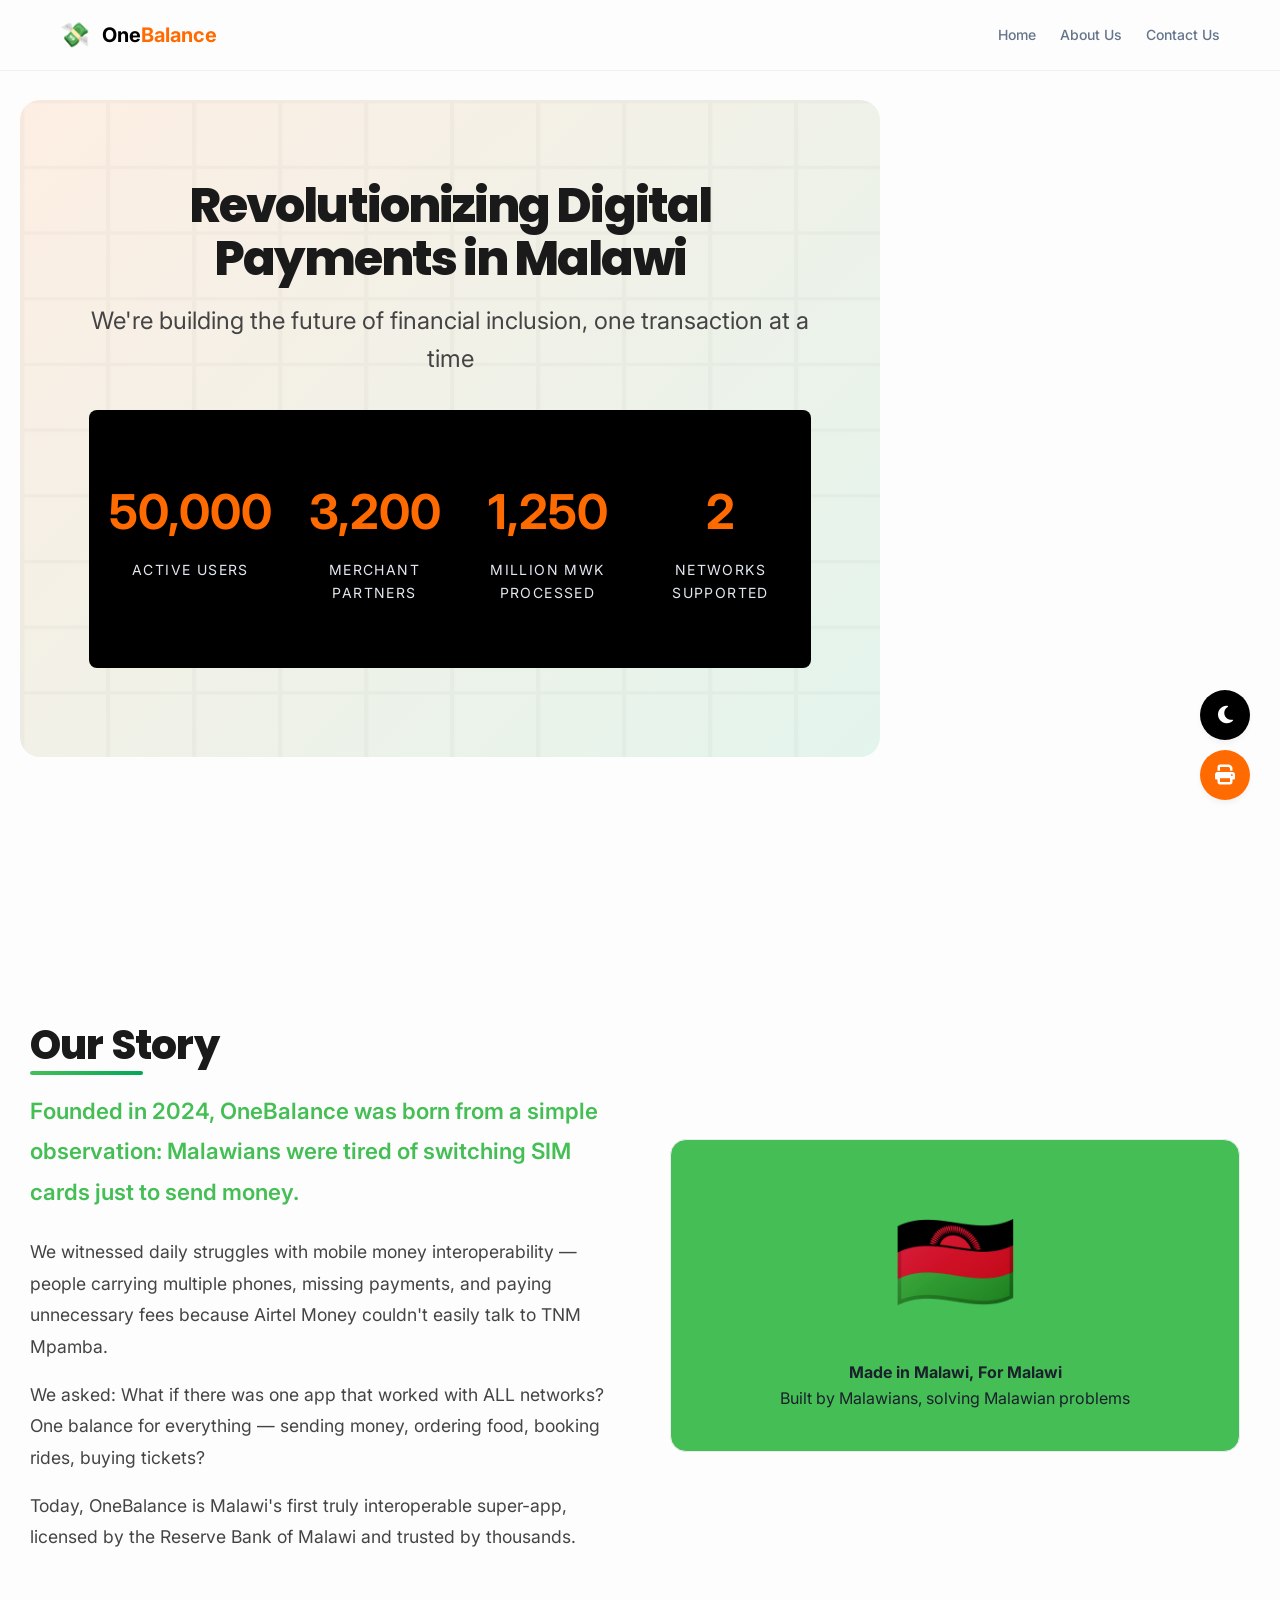
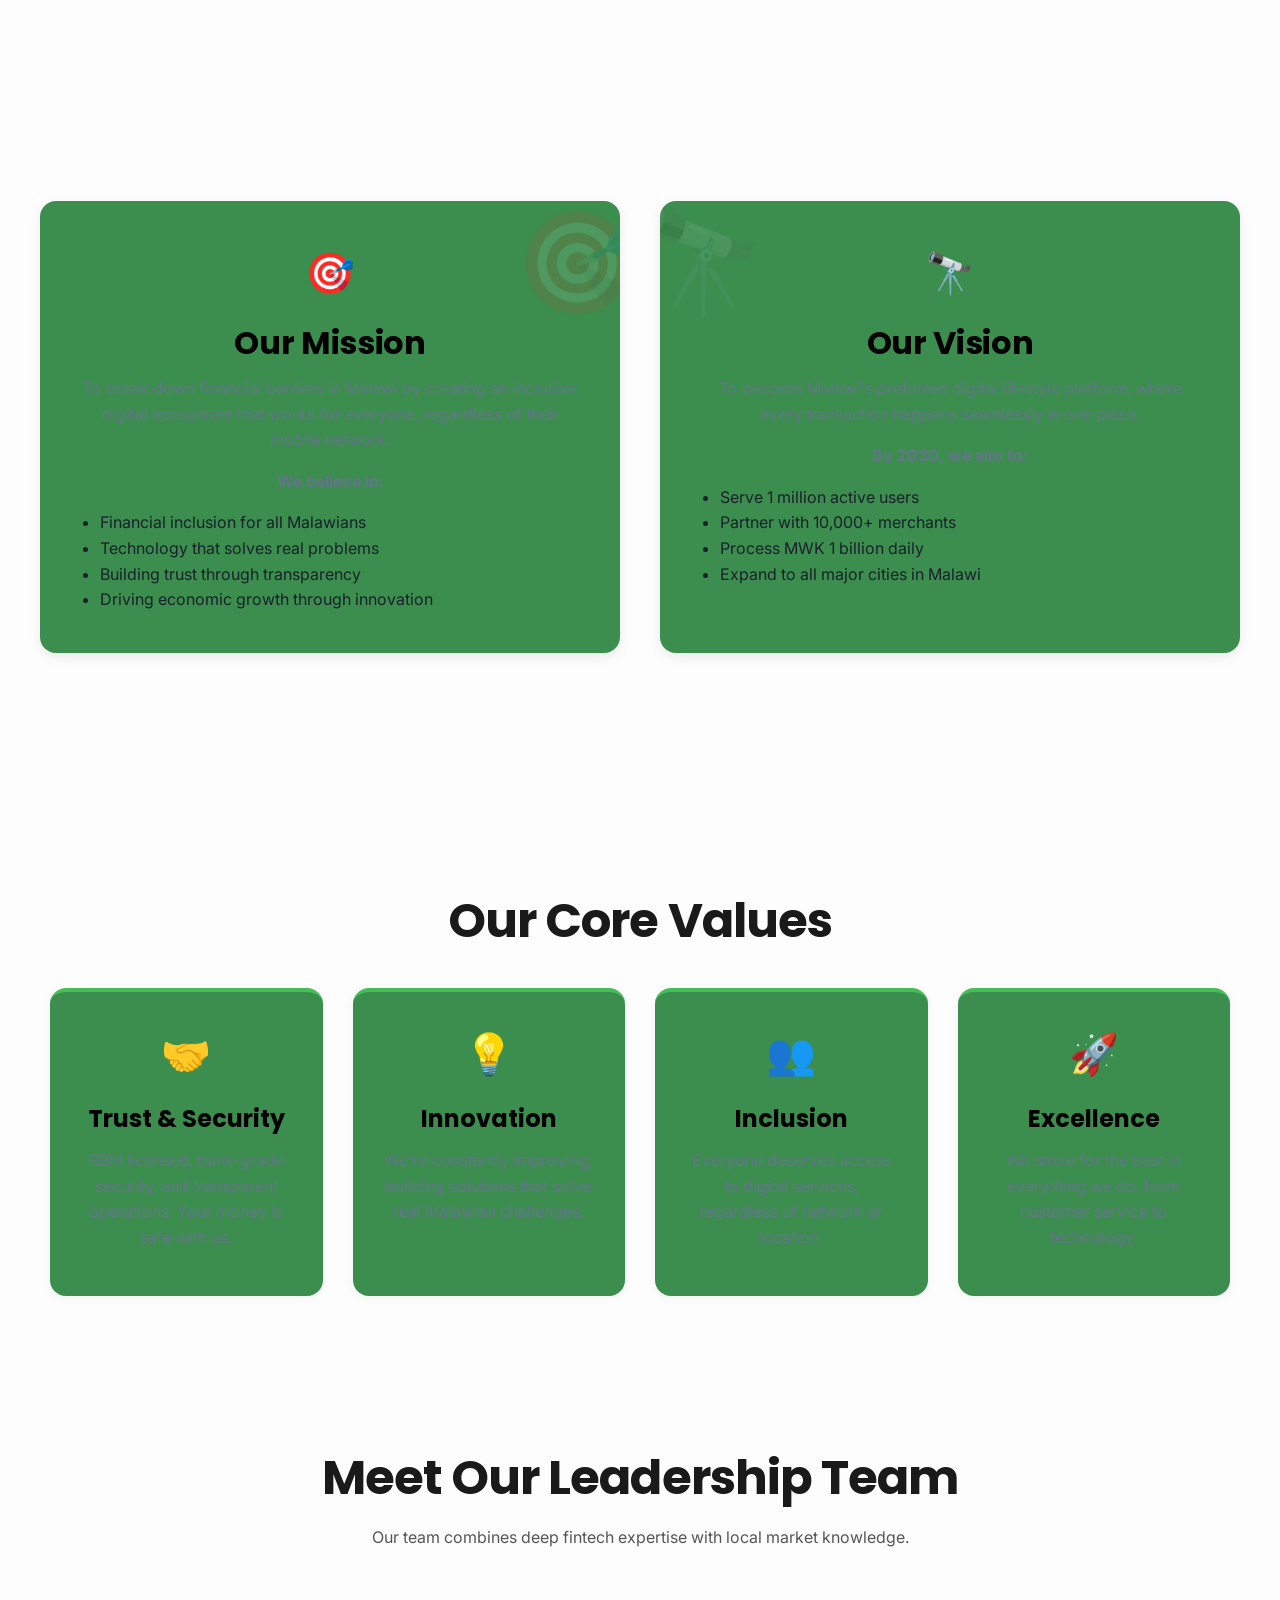
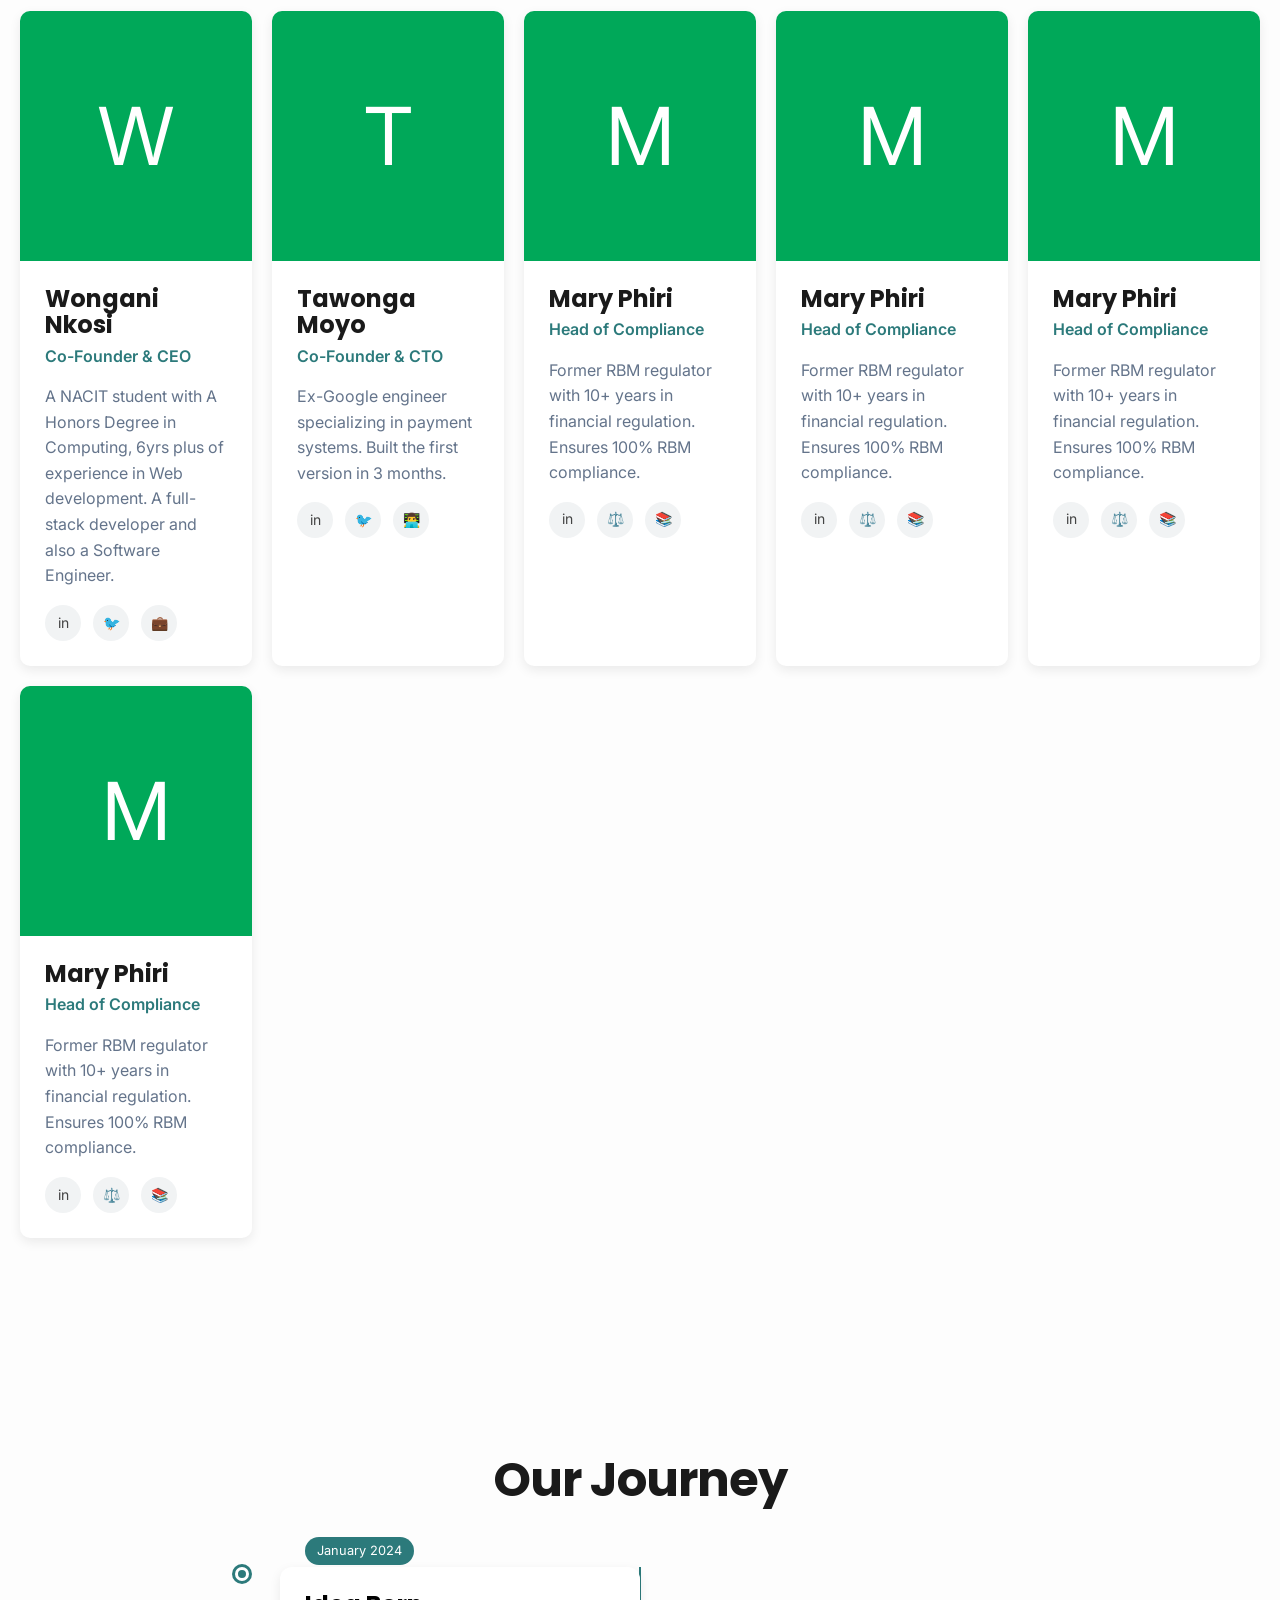
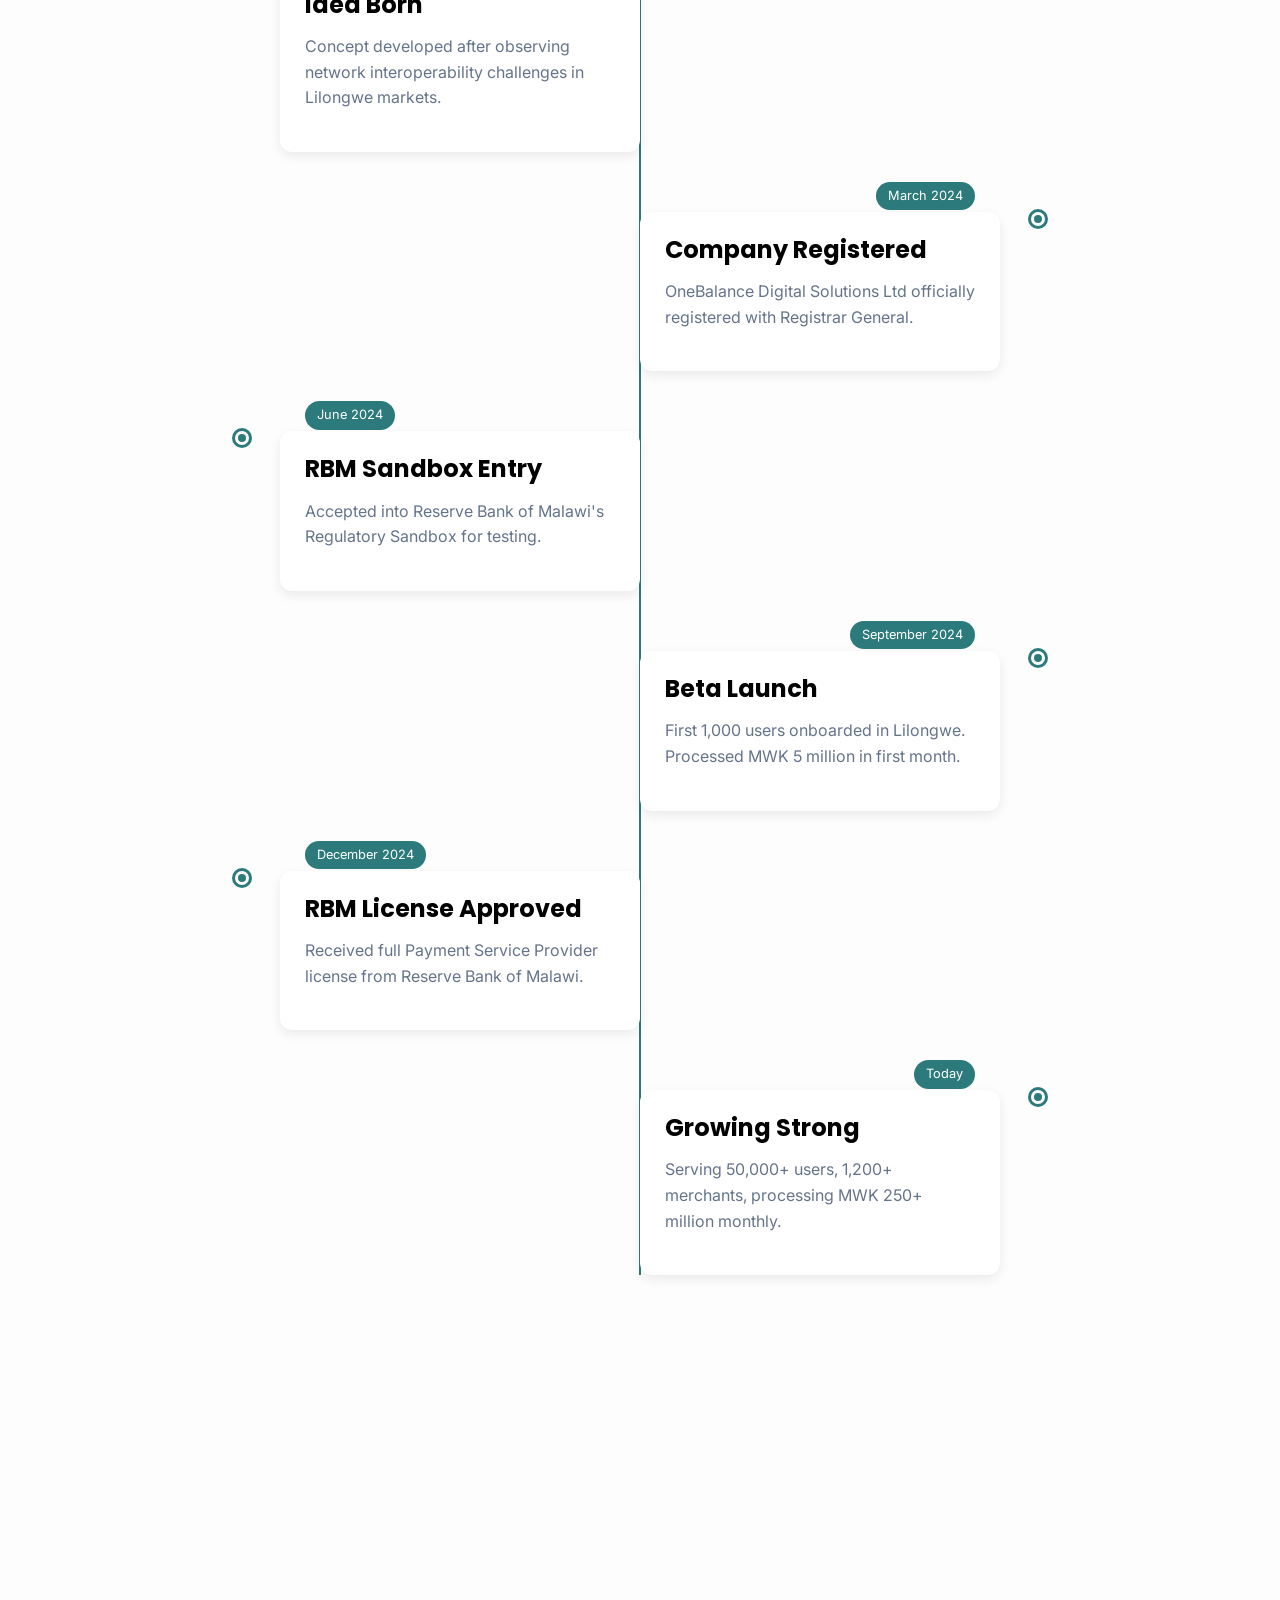
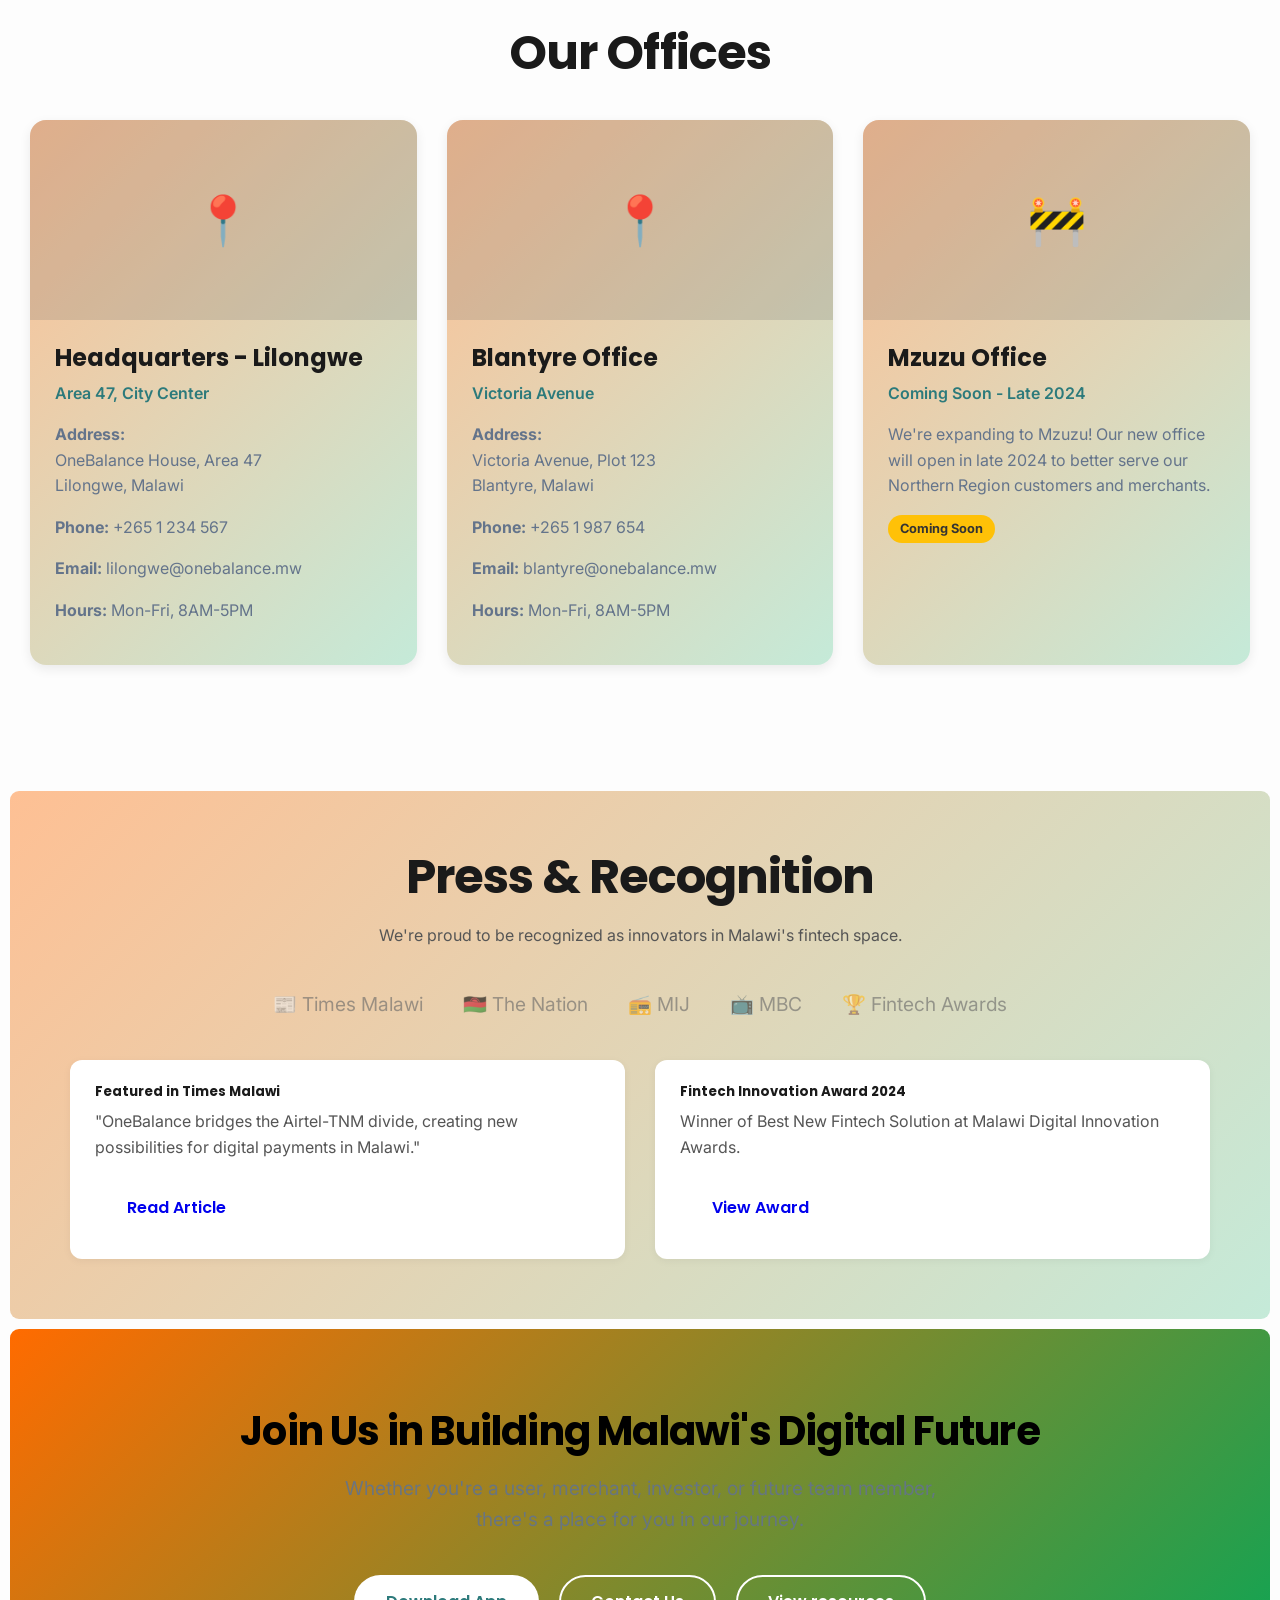
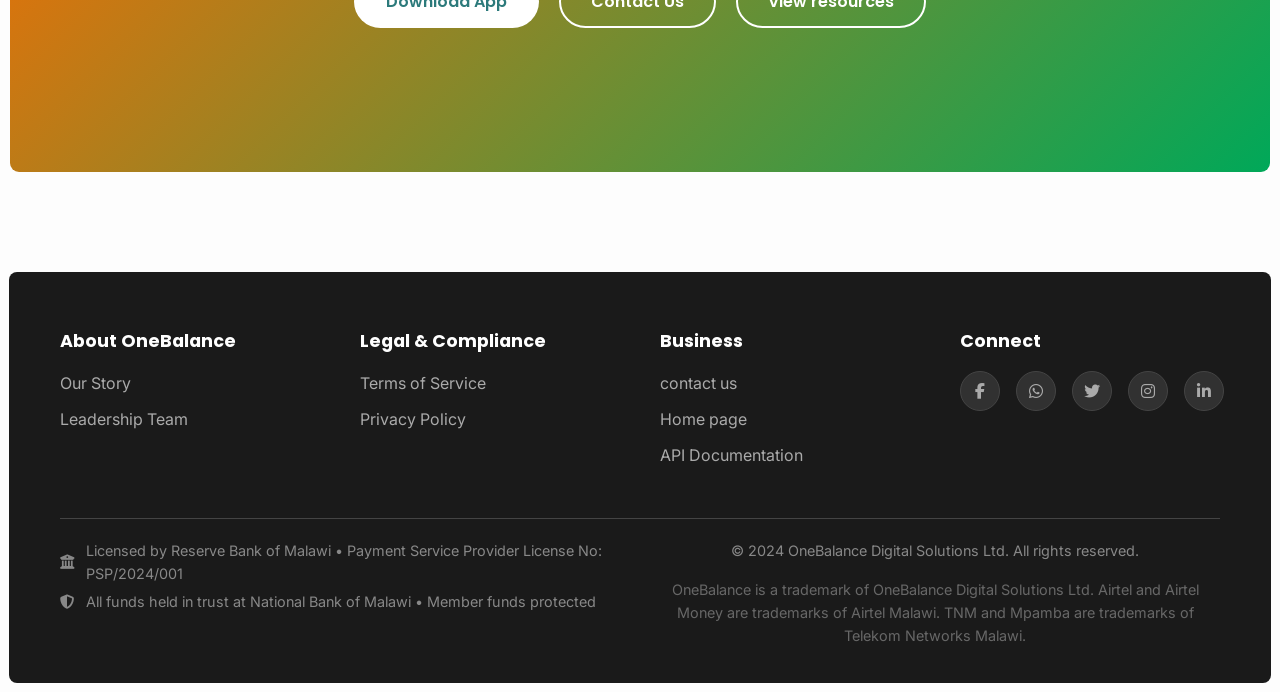
==== Aboutus.html @ ddcfccd5 "all first commit" ====
<!DOCTYPE html>
<html lang="en">

<head>
    <meta charset="UTF-8" />
    <meta name="viewport" content="width=device-width, initial-scale=1.0" />
    <title>About Us - OneBalance Malawi</title>

    <meta name="description"
        content="Learn about OneBalance's mission to revolutionize digital payments and lifestyle services in Malawi. Our story, team, and vision." />
    <meta name="keywords"
        content="OneBalance Malawi, fintech Malawi, digital payments, mobile money, Airtel TNM interoperability" />
    <link rel="preconnect" href="https://fonts.googleapis.com" />
    <link rel="preconnect" href="https://fonts.gstatic.com" crossorigin />
    <link rel="stylesheet" href="../css/style.css" />
    <link rel="stylesheet" href="../css/about.css" />
    <link rel="icon" href="../images/Questions.png" type="image/x-icon" />
    <link rel="stylesheet" href="https://cdnjs.cloudflare.com/ajax/libs/font-awesome/6.4.0/css/all.min.css">
    <link
        href="https://fonts.googleapis.com/css2?family=Poppins:wght@300;400;500;600;700&family=Inter:wght@400;500;600;700&display=swap"
        rel="stylesheet">
</head>

<body>
    <!-- Navigation -->
    <nav class="navbar" role="navigation" aria-label="Main navigation">
        <div class="container nav-container">
            <a href="../index.html" class="logo" aria-label="OneBalance Home">
                <span class="logo-icon" aria-hidden="true">💸</span>
                <span class="logo-text">One<span class="logo-highlight">Balance</span></span>
            </a>
            <div class="nav-menu" id="nav-menu" role="navigation">
                <a href="../index.html" class="nav-link">Home</a>
                <a href="Aboutus.html" class="nav-link active" aria-current="page">About Us</a>
                <a href="contactus.html" class="nav-link">Contact Us</a>

            </div>
        </div>
    </nav>

    <!-- Main Content -->
    <main class="about-container">
        <!-- Hero Section -->
        <section class="about-hero" aria-labelledby="hero-title">
            <h1 id="hero-title" class="display-4">Revolutionizing Digital Payments in Malawi</h1>
            <p class="lead">We're building the future of financial inclusion, one transaction at a time

            </p>

            <section class="stats">
                <div class="container stats-container">
                    <div class="stat-item">
                        <div class="stat-number" data-count="50000+">0</div>
                        <div class="stat-label">Active Users</div>
                    </div>
                    <div class="stat-item">
                        <div class="stat-number" data-count="3200">0</div>
                        <div class="stat-label">Merchant Partners</div>
                    </div>
                    <div class="stat-item">
                        <div class="stat-number" data-count="1250">0</div>
                        <div class="stat-label">Million MWK Processed</div>
                    </div>
                    <div class="stat-item">
                        <div class="stat-number" data-count="2">0</div>
                        <div class="stat-label">Networks Supported</div>
                    </div>
                </div>
            </section>
    </main>

    <!-- Our Story -->
    <section class="story-section" aria-labelledby="story-title">
        <div class="row align-items-center">
            <div class="col-md-6">
                <h2 id="story-title">Our Story</h2>
                <p class="lead">Founded in 2024, OneBalance was born from a simple observation: Malawians were
                    tired of switching SIM cards just to send money.</p>
                <p>We witnessed daily struggles with mobile money interoperability — people carrying multiple
                    phones, missing payments, and paying unnecessary fees because Airtel Money couldn't easily
                    talk to TNM Mpamba.</p>
                <p>We asked: What if there was one app that worked with ALL networks? One balance for everything
                    — sending money, ordering food, booking rides, buying tickets?</p>
                <p>Today, OneBalance is Malawi's first truly interoperable super-app, licensed by the Reserve
                    Bank of Malawi and trusted by thousands.</p>
            </div>

            <div class="col-md-6">
                <figure class="country-feature">
                    <div class="country-icon" aria-hidden="true">🇲🇼</div>
                    <figcaption>
                        <strong>Made in Malawi, For Malawi</strong><br />
                        Built by Malawians, solving Malawian problems
                    </figcaption>
                </figure>
            </div>
        </div>
    </section>

    <!-- Mission & Vision -->
    <section class="mission-vision-section" aria-labelledby="mission-vision-title">
        <h2 id="mission-vision-title" class="sr-only">Mission & Vision</h2>
        <div class="mission-vision-grid">
            <article class="mission-card">
                <div class="value-icon">🎯</div>
                <h3>Our Mission</h3>
                <p>To break down financial barriers in Malawi by creating an inclusive digital ecosystem that
                    works for everyone, regardless of their mobile network.</p>
                <div class="values-list">
                    <p><strong>We believe in:</strong></p>
                    <ul>
                        <li>Financial inclusion for all Malawians</li>
                        <li>Technology that solves real problems</li>
                        <li>Building trust through transparency</li>
                        <li>Driving economic growth through innovation</li>
                    </ul>
                </div>
            </article>

            <article class="vision-card">
                <div class="value-icon">🔭</div>
                <h3>Our Vision</h3>
                <p>To become Malawi's preferred digital lifestyle platform, where every transaction happens
                    seamlessly in one place.</p>
                <div class="values-list">
                    <p><strong>By 2030, we aim to:</strong></p>
                    <ul>
                        <li>Serve 1 million active users</li>
                        <li>Partner with 10,000+ merchants</li>
                        <li>Process MWK 1 billion daily</li>
                        <li>Expand to all major cities in Malawi</li>
                    </ul>
                </div>
            </article>
        </div>
    </section>

    <!-- Core Values -->
    <section class="values-section" aria-labelledby="values-title">
        <h2 id="values-title">Our Core Values</h2>
        <div class="values-grid">
            <div class="value-card">
                <div class="value-icon">🤝</div>
                <h4>Trust & Security</h4>
                <p>RBM licensed, bank-grade security, and transparent operations. Your money is safe with us.
                </p>
            </div>
            <div class="value-card">
                <div class="value-icon">💡</div>
                <h4>Innovation</h4>
                <p>We're constantly improving, building solutions that solve real Malawian challenges.</p>
            </div>
            <div class="value-card">
                <div class="value-icon">👥</div>
                <h4>Inclusion</h4>
                <p>Everyone deserves access to digital services, regardless of network or location.</p>
            </div>
            <div class="value-card">
                <div class="value-icon">🚀</div>
                <h4>Excellence</h4>
                <p>We strive for the best in everything we do, from customer service to technology.</p>
            </div>
        </div>
    </section>

    <!-- Leadership Team --> <!-- Here is our Team -->
    <section class="team-section" aria-labelledby="team-title">
        <h2 id="team-title">Meet Our Leadership Team</h2>
        <p class="team-subtitle">Our team combines deep fintech expertise with local market knowledge.</p>

        <div class="team-grid">
            <article class="team-card">
                <div class="team-photo" aria-hidden="true">W</div>
                <div class="team-info">
                    <h4>Wongani Nkosi</h4>
                    <p class="title">Co-Founder & CEO</p>
                    <p>A NACIT student with A Honors Degree in Computing, 6yrs plus of experience in Web development. 
                        A full-stack developer and also a Software Engineer.
                    </p>
                    <div class="team-social" aria-label="Chikondi's social links">
                        <a href="#" class="social-icon" aria-label="LinkedIn">in</a>
                        <a href="#" class="social-icon" aria-label="Twitter">🐦</a>
                        <a href="#" class="social-icon" aria-label="Website">💼</a>
                    </div>
                </div>
            </article>

            <article class="team-card">
                <div class="team-photo" aria-hidden="true">T</div>
                <div class="team-info">
                    <h4>Tawonga Moyo</h4>
                    <p class="title">Co-Founder & CTO</p>
                    <p>Ex-Google engineer specializing in payment systems. Built the first version in 3 months.
                    </p>
                    <div class="team-social" aria-label="Tawonga's social links">
                        <a href="#" class="social-icon" aria-label="LinkedIn">in</a>
                        <a href="#" class="social-icon" aria-label="Twitter">🐦</a>
                        <a href="#" class="social-icon" aria-label="GitHub">👨‍💻</a>
                    </div>
                </div>
            </article>

            <article class="team-card">
                <div class="team-photo" aria-hidden="true">M</div>
                <div class="team-info">
                    <h4>Mary Phiri</h4>
                    <p class="title">Head of Compliance</p>
                    <p>Former RBM regulator with 10+ years in financial regulation. Ensures 100% RBM compliance.
                    </p>
                    <div class="team-social" aria-label="Mary's social links">
                        <a href="#" class="social-icon" aria-label="LinkedIn">in</a>
                        <a href="#" class="social-icon" aria-label="Twitter">⚖️</a>
                        <a href="#" class="social-icon" aria-label="Email">📚</a>
                    </div>
                </div>
            </article>

            <article class="team-card">
                <div class="team-photo" aria-hidden="true">M</div>
                <div class="team-info">
                    <h4>Mary Phiri</h4>
                    <p class="title">Head of Compliance</p>
                    <p>Former RBM regulator with 10+ years in financial regulation. Ensures 100% RBM compliance.
                    </p>
                    <div class="team-social" aria-label="Mary's social links">
                        <a href="#" class="social-icon" aria-label="LinkedIn">in</a>
                        <a href="#" class="social-icon" aria-label="Twitter">⚖️</a>
                        <a href="#" class="social-icon" aria-label="Email">📚</a>
                    </div>
                </div>
            </article>

            <article class="team-card">
                <div class="team-photo" aria-hidden="true">M</div>
                <div class="team-info">
                    <h4>Mary Phiri</h4>
                    <p class="title">Head of Compliance</p>
                    <p>Former RBM regulator with 10+ years in financial regulation. Ensures 100% RBM compliance.
                    </p>
                    <div class="team-social" aria-label="Mary's social links">
                        <a href="#" class="social-icon" aria-label="LinkedIn">in</a>
                        <a href="#" class="social-icon" aria-label="Twitter">⚖️</a>
                        <a href="#" class="social-icon" aria-label="Email">📚</a>
                    </div>
                </div>
            </article>

            <article class="team-card">
                <div class="team-photo" aria-hidden="true">M</div>
                <div class="team-info">
                    <h4>Mary Phiri</h4>
                    <p class="title">Head of Compliance</p>
                    <p>Former RBM regulator with 10+ years in financial regulation. Ensures 100% RBM compliance.
                    </p>
                    <div class="team-social" aria-label="Mary's social links">
                        <a href="#" class="social-icon" aria-label="LinkedIn">in</a>
                        <a href="#" class="social-icon" aria-label="Twitter">⚖️</a>
                        <a href="#" class="social-icon" aria-label="Email">📚</a>
                    </div>
                </div>
            </article>
        </div>
    </section>

    <!-- Timeline -->
    <section class="timeline-section" aria-labelledby="timeline-title">
        <h2 id="timeline-title">Our Journey</h2>
        <div class="timeline">
            <div class="timeline-item">
                <div class="timeline-dot" aria-hidden="true"></div>
                <div class="timeline-content">
                    <div class="timeline-date">January 2024</div>
                    <h4>Idea Born</h4>
                    <p>Concept developed after observing network interoperability challenges in Lilongwe
                        markets.</p>
                </div>
            </div>

            <div class="timeline-item">
                <div class="timeline-dot" aria-hidden="true"></div>
                <div class="timeline-content">
                    <div class="timeline-date">March 2024</div>
                    <h4>Company Registered</h4>
                    <p>OneBalance Digital Solutions Ltd officially registered with Registrar General.</p>
                </div>
            </div>

            <div class="timeline-item">
                <div class="timeline-dot" aria-hidden="true"></div>
                <div class="timeline-content">
                    <div class="timeline-date">June 2024</div>
                    <h4>RBM Sandbox Entry</h4>
                    <p>Accepted into Reserve Bank of Malawi's Regulatory Sandbox for testing.</p>
                </div>
            </div>

            <div class="timeline-item">
                <div class="timeline-dot" aria-hidden="true"></div>
                <div class="timeline-content">
                    <div class="timeline-date">September 2024</div>
                    <h4>Beta Launch</h4>
                    <p>First 1,000 users onboarded in Lilongwe. Processed MWK 5 million in first month.</p>
                </div>
            </div>

            <div class="timeline-item">
                <div class="timeline-dot" aria-hidden="true"></div>
                <div class="timeline-content">
                    <div class="timeline-date">December 2024</div>
                    <h4>RBM License Approved</h4>
                    <p>Received full Payment Service Provider license from Reserve Bank of Malawi.</p>
                </div>
            </div>

            <div class="timeline-item">
                <div class="timeline-dot" aria-hidden="true"></div>
                <div class="timeline-content">
                    <div class="timeline-date">Today</div>
                    <h4>Growing Strong</h4>
                    <p>Serving 50,000+ users, 1,200+ merchants, processing MWK 250+ million monthly.</p>
                </div>
            </div>
        </div>
    </section>

    <!-- Offices -->
    <section class="office-section" aria-labelledby="offices-title">
        <h2 id="offices-title">Our Offices</h2>
        <div class="office-grid">
            <article class="office-card">
                <div class="office-map" aria-hidden="true">📍</div>
                <div class="office-info">
                    <h4>Headquarters - Lilongwe</h4>
                    <p class="location">Area 47, City Center</p>
                    <p><strong>Address:</strong><br />OneBalance House, Area 47<br />Lilongwe, Malawi</p>
                    <p><strong>Phone:</strong> +265 1 234 567</p>
                    <p><strong>Email:</strong> lilongwe@onebalance.mw</p>
                    <p><strong>Hours:</strong> Mon-Fri, 8AM-5PM</p>
                </div>
            </article>

            <article class="office-card">
                <div class="office-map" aria-hidden="true">📍</div>
                <div class="office-info">
                    <h4>Blantyre Office</h4>
                    <p class="location">Victoria Avenue</p>
                    <p><strong>Address:</strong><br />Victoria Avenue, Plot 123<br />Blantyre, Malawi</p>
                    <p><strong>Phone:</strong> +265 1 987 654</p>
                    <p><strong>Email:</strong> blantyre@onebalance.mw</p>
                    <p><strong>Hours:</strong> Mon-Fri, 8AM-5PM</p>
                </div>
            </article>

            <article class="office-card coming-soon">
                <div class="office-map" aria-hidden="true">🚧</div>
                <div class="office-info">
                    <h4>Mzuzu Office</h4>
                    <p class="location text-warning">Coming Soon - Late 2024</p>
                    <p>We're expanding to Mzuzu! Our new office will open in late 2024 to better serve our
                        Northern Region customers and merchants.</p>
                    <span class="badge badge-warning">Coming Soon</span>
                </div>
            </article>
        </div>
    </section>

    <!-- Press & Recognition -->
    <section class="press-section" aria-labelledby="press-title">
        <h2 id="press-title">Press & Recognition</h2>
        <p>We're proud to be recognized as innovators in Malawi's fintech space.</p>

        <div class="press-logos" aria-label="Media logos">
            <span class="press-logo">📰 Times Malawi</span>
            <span class="press-logo">🇲🇼 The Nation</span>
            <span class="press-logo">📻 MIJ</span>
            <span class="press-logo">📺 MBC</span>
            <span class="press-logo">🏆 Fintech Awards</span>
        </div>

        <div class="press-highlights">
            <article class="press-card">
                <h5>Featured in Times Malawi</h5>
                <p>"OneBalance bridges the Airtel-TNM divide, creating new possibilities for digital payments in
                    Malawi."</p>
                <a href="#" class="btn">Read Article</a>
            </article>
            <article class="press-card">
                <h5>Fintech Innovation Award 2024</h5>
                <p>Winner of Best New Fintech Solution at Malawi Digital Innovation Awards.</p>
                <a href="#" class="btn">View Award</a>
            </article>
        </div>
    </section>

    <!-- CTA Section -->
    <section class="cta-section" aria-labelledby="cta-title">
        <h2 id="cta-title">Join Us in Building Malawi's Digital Future</h2>
        <p>Whether you're a user, merchant, investor, or future team member, there's a place for you in our
            journey.</p>
        <div class="cta-buttons">
            <a href="../index.html#download" class="btn btn-primary">Download App</a>
            <a href="contactus.html" class="btn btn-outline">Contact Us</a>
            <a href="businessresources.html" class="btn btn-outline">View resources</a>
        </div>
    </section>


    <!-- Footer -->
    <footer class="footer" role="contentinfo">
        <div class="container">
            <div class="footer-grid">
                <div class="footer-col">
                    <h4>About OneBalance</h4>
                    <ul class="footer-links">
                        <li><a href="#story-section">Our Story</a></li>
                        <li><a href="#team">Leadership Team</a></li>
                    </ul>
                </div>
                <div class="footer-col">
                    <h4>Legal & Compliance</h4>
                    <ul class="footer-links">
                        <li><a href="terms-of-service.html">Terms of Service</a></li>
                        <li><a href="privacy-policy.html">Privacy Policy</a></li>
                    </ul>
                </div>
                <div class="footer-col">
                    <h4>Business</h4>
                    <ul class="footer-links">
                        <li><a href="contactus.html">contact us</a></li>
                        <li><a href="index.html">Home page</a></li>
                        <li><a href="api-documentation.html">API Documentation</a></li>
                    </ul>
                </div>
                <div class="footer-col">
                    <h4>Connect</h4>
                    <div class="footer-social">
                        <a href="#" class="social-link">
                            <i class="fab fa-facebook-f"></i>
                        </a>
                        <a href="#" class="social-link">
                            <i class="fab fa-whatsapp"></i>
                        </a>
                        <a href="#" class="social-link">
                            <i class="fab fa-twitter"></i>
                        </a>
                        <a href="#" class="social-link">
                            <i class="fab fa-instagram"></i>
                        </a>
                        <a href="#" class="social-link">
                            <i class="fab fa-linkedin-in"></i>
                        </a>
                    </div>

                </div>
            </div>

            <div class="footer-bottom">
                <div class="footer-legal">
                    <p><i class="fas fa-university"></i> Licensed by Reserve Bank of Malawi • Payment Service Provider
                        License No: PSP/2024/001</p>
                    <p><i class="fas fa-shield-alt"></i> All funds held in trust at National Bank of Malawi • Member
                        funds protected</p>
                </div>
                <div class="copyright">
                    <p>&copy; 2024 OneBalance Digital Solutions Ltd. All rights reserved.</p>
                    <p class="footer-note">OneBalance is a trademark of OneBalance Digital Solutions Ltd. Airtel and
                        Airtel Money are trademarks of Airtel Malawi. TNM and Mpamba are trademarks of Telekom Networks
                        Malawi.</p>
                </div>
            </div>
        </div>
    </footer>

    <script src="../js/script.js" defer></script>
</body>

</html>
---- css/style.css ----
* {
    margin: 0;
    padding: 0;
    box-sizing: border-box;
}

:root {
    /* Brand Colors */
    --accent-orange: #FF6B00;
    --accent-green: #45BF55;
    --bg-light: #FDFDFD;
    --bg-gray: #F5F5F7;
    
    /* Primary & Text */
    --primary: var(--accent-orange);
    --secondary: #2D3748;
    --dark: #000000;
    --dark-muted: #1A202C;
    --gray: #64748B;
    --gray-light: #E2E8F0;
    --white: #FFFFFF;

    /* Status Colors */
    --success: #45BF55;
    --warning: #F59E0B;
    --danger: #EF4444;
    --info: #3B82F6;

    /* Typography */
    --font-heading: 'Poppins', sans-serif;
    --font-body: 'Inter', sans-serif;
    --font-size-xs: 0.75rem;
    --font-size-sm: 0.875rem;
    --font-size-base: 1rem;
    --font-size-lg: 1.125rem;
    --font-size-xl: 1.25rem;
    --font-size-2xl: 1.5rem;
    --font-size-3xl: 2rem;
    --font-size-4xl: 3rem;
    --font-size-5xl: 4.5rem;

    /* Spacing */
    --spacing-xs: 0.5rem;
    --spacing-sm: 0.75rem;
    --spacing-md: 1rem;
    --spacing-lg: 1.5rem;
    --spacing-xl: 2rem;
    --spacing-2xl: 4rem;
    --spacing-3xl: 6rem;

    /* Border Radius */
    --radius-sm: 0.5rem;
    --radius-md: 0.75rem;
    --radius-lg: 1rem;
    --radius-xl: 1.5rem;
    --radius-full: 9999px;

    /* Shadows */
    --shadow-sm: 0 1px 3px 0 rgba(0, 0, 0, 0.1);
    --shadow-md: 0 4px 6px -1px rgba(0, 0, 0, 0.05);
    --shadow-lg: 0 10px 15px -3px rgba(0, 0, 0, 0.05);
    --shadow-xl: 0 25px 50px -12px rgba(0, 0, 0, 0.05);

    /* Transitions */
    --transition-fast: 200ms cubic-bezier(0.4, 0, 0.2, 1);
    --transition-normal: 400ms cubic-bezier(0.4, 0, 0.2, 1);
    --transition-slow: 600ms cubic-bezier(0.4, 0, 0.2, 1);
}

/* Banner Cookies */
/* Cookie Consent Styles */
.cookie-consent {
    position: fixed;
    bottom: 20px;
    left: 20px;
    right: 20px;
    max-width: 1200px;
    margin: 0 auto;
    background: white;
    border-radius: 16px;
    box-shadow: 0 10px 40px rgba(0,0,0,0.2);
    z-index: 10000;
    animation: slideUp 0.5s ease;
    border: 1px solid var(--border-color);
}

.cookie-content {
    display: flex;
    align-items: center;
    gap: 20px;
    padding: 20px;
}

.cookie-icon {
    font-size: 40px;
}

.cookie-text {
    flex: 1;
}

.cookie-text h4 {
    margin: 0 0 5px 0;
    color: var(--dark);
}

.cookie-text p {
    margin: 0;
    color: var(--gray);
    font-size: 0.9rem;
}

.cookie-buttons {
    display: flex;
    gap: 10px;
    align-items: center;
}

/* Modal Styles */
.modal {
    position: fixed;
    top: 0;
    left: 0;
    right: 0;
    bottom: 0;
    background: rgba(0,0,0,0.5);
    display: flex;
    align-items: center;
    justify-content: center;
    z-index: 10001;
    animation: fadeIn 0.3s ease;
}

.modal-content {
    background: white;
    border-radius: 20px;
    max-width: 500px;
    width: 90%;
    max-height: 90vh;
    overflow-y: auto;
    animation: scaleIn 0.3s ease;
}

.modal-header {
    display: flex;
    justify-content: space-between;
    align-items: center;
    padding: 20px;
    border-bottom: 1px solid var(--border-color);
}

.modal-header h3 {
    margin: 0;
    color: var(--dark);
}

.close {
    background: none;
    border: none;
    font-size: 24px;
    cursor: pointer;
    color: var(--gray);
}

.modal-body {
    padding: 20px;
}

.cookie-option {
    margin-bottom: 20px;
    padding-bottom: 20px;
    border-bottom: 1px solid var(--border-color);
}

.cookie-option:last-child {
    border-bottom: none;
    margin-bottom: 0;
    padding-bottom: 0;
}

.option-header {
    display: flex;
    justify-content: space-between;
    align-items: center;
    margin-bottom: 10px;
}

.option-header h4 {
    margin: 0;
    color: var(--dark);
}

.cookie-option p {
    margin: 0;
    color: var(--gray);
    font-size: 0.9rem;
}

/* Toggle Switch */
.switch {
    position: relative;
    display: inline-block;
    width: 50px;
    height: 24px;
}

.switch input {
    opacity: 0;
    width: 0;
    height: 0;
}

.slider {
    position: absolute;
    cursor: pointer;
    top: 0;
    left: 0;
    right: 0;
    bottom: 0;
    background-color: #ccc;
    transition: .4s;
    border-radius: 24px;
}

.slider:before {
    position: absolute;
    content: "";
    height: 20px;
    width: 20px;
    left: 2px;
    bottom: 2px;
    background-color: white;
    transition: .4s;
    border-radius: 50%;
}

input:checked + .slider {
    background-color: var(--primary);
}

input:checked + .slider:before {
    transform: translateX(26px);
}

input:disabled + .slider {
    opacity: 0.5;
    cursor: not-allowed;
}

.modal-footer {
    padding: 20px;
    border-top: 1px solid var(--border-color);
    text-align: right;
}

/* Animations */
@keyframes slideUp {
    from {
        transform: translateY(100%);
        opacity: 0;
    }
    to {
        transform: translateY(0);
        opacity: 1;
    }
}

@keyframes fadeIn {
    from { opacity: 0; }
    to { opacity: 1; }
}

@keyframes scaleIn {
    from {
        transform: scale(0.9);
        opacity: 0;
    }
    to {
        transform: scale(1);
        opacity: 1;
    }
}

/* Responsive */
@media (max-width: 768px) {
    .cookie-content {
        flex-direction: column;
        text-align: center;
    }
    
    .cookie-buttons {
        flex-direction: column;
        width: 100%;
    }
    
    .cookie-buttons .btn {
        width: 100%;
    }
}

/* Base Styles */
html {
    scroll-behavior: smooth;
    font-size: 16px;
}

body {
    font-family: var(--font-body);
    font-size: var(--font-size-base);
    line-height: 1.6;
    color: var(--dark-muted);
    background-color: var(--bg-light);
    overflow-x: hidden;
    -webkit-font-smoothing: antialiased;
}

.container {
    width: 100%;
    max-width: 1280px;
    margin: 0 auto;
    padding: 0 var(--spacing-lg);
}

section {
    padding: var(--spacing-3xl) 0;
}

/* Typography */
h1,
h2,
h3,
h4,
h5,
h6 {
    font-family: var(--font-heading);
    font-weight: 700;
    line-height: 1.1;
    color: var(--dark);
    margin-bottom: var(--spacing-md);
}

h1 {
    font-size: var(--font-size-5xl);
    letter-spacing: -0.04em;
}

h2 {
    font-size: var(--font-size-4xl);
    letter-spacing: -0.02em;
}

h3 {
    font-size: var(--font-size-3xl);
    letter-spacing: -0.01em;
}

h4 {
    font-size: var(--font-size-2xl);
}

p {
    margin-bottom: var(--spacing-md);
    color: var(--gray);
}

.highlight {
    color: var(--accent-orange);
}

.section-header {
    text-align: center;
    margin-bottom: var(--spacing-3xl);
    max-width: 800px;
    margin-left: auto;
    margin-right: auto;
}

.section-title {
    margin-bottom: var(--spacing-md);
}

.section-subtitle {
    font-size: var(--font-size-lg);
    color: var(--gray);
    line-height: 1.5;
}

/* Buttons */
.btn {
    display: inline-flex;
    align-items: center;
    justify-content: center;
    gap: var(--spacing-sm);
    padding: var(--spacing-md) var(--spacing-xl);
    border-radius: var(--radius-md);
    font-family: var(--font-heading);
    font-weight: 600;
    font-size: var(--font-size-base);
    text-decoration: none;
    cursor: pointer;
    border: none;
    transition: all var(--transition-fast);
    white-space: nowrap;
}

.btn-primary {
    background: var(--primary);
    color: white;
}

.btn-primary:hover {
    transform: translateY(-2px);
    box-shadow: var(--shadow-lg);
}

.btn-secondary {
    background: white;
    color: var(--dark);
}

.btn-secondary:hover {
    border-color: var(--primary-solid);
    color: var(--primary-solid);
    transform: translateY(-2px);
}

.btn-large {
    padding: var(--spacing-lg) var(--spacing-2xl);
    font-size: var(--font-size-lg);
}

.btn-merchant {
    background: linear-gradient(135deg, #667eea 0%, #764ba2 100%);
    color: white;
}

/* Navigation */
.navbar {
    position: fixed;
    top: 0;
    left: 0;
    right: 0;
    background: rgba(253, 253, 253, 0.8);
    backdrop-filter: blur(20px);
    z-index: 1000;
    padding: var(--spacing-md) 0;
    border-bottom: 1px solid rgba(0,0,0,0.05);
}

.nav-container {
    display: flex;
    justify-content: space-between;
    align-items: center;
}

.logo {
    display: flex;
    align-items: center;
    gap: var(--spacing-sm);
    text-decoration: none;
    font-size: var(--font-size-xl);
    font-weight: 700;
    color: var(--dark);
}

.logo-icon {
    font-size: var(--font-size-2xl);
}

.logo-highlight {
    color: var(--accent-orange);
}

.nav-menu {
    display: flex;
    align-items: center;
    gap: var(--spacing-lg);
}

.nav-link {
    text-decoration: none;
    color: var(--gray);
    font-weight: 500;
    font-size: var(--font-size-sm);
    transition: color var(--transition-fast);
}

.nav-link:hover {
    color: var(--dark);
}

.nav-link.cta-button {
    background: var(--dark);
    color: var(--white);
    padding: 0.6rem 1.2rem;
    border-radius: var(--radius-full);
    font-weight: 600;
    transition: all var(--transition-fast);
}

.nav-link.cta-button:hover {
    background: var(--accent-orange);
    transform: translateY(-2px);
}

.menu-toggle {
    display: none;
    background: none;
    border: none;
    font-size: var(--font-size-2xl);
    color: var(--dark);
    cursor: pointer;
}

/* Hero Section */
.hero {
    padding: calc(var(--spacing-3xl) * 1.5) 0 var(--spacing-3xl);
    background-color: var(--bg-light);
    position: relative;
    overflow: hidden;
}

.hero-blobs {
    position: absolute;
    top: 0;
    left: 0;
    right: 0;
    bottom: 0;
    z-index: 0;
    pointer-events: none;
}

.blob {
    position: absolute;
    border-radius: var(--radius-full);
    filter: blur(80px);
    opacity: 0.15;
    animation: blobFloat 20s infinite alternate;
}

.blob-1 {
    width: 600px;
    height: 600px;
    background: var(--accent-orange);
    top: -200px;
    right: -100px;
}

.blob-2 {
    width: 500px;
    height: 500px;
    background: var(--accent-green);
    bottom: -100px;
    left: -100px;
    animation-delay: -5s;
}

@keyframes blobFloat {
    from { transform: translate(0, 0) scale(1); }
    to { transform: translate(50px, 50px) scale(1.1); }
}

.hero-container {
    display: grid;
    grid-template-columns: 1fr 1.2fr;
    gap: var(--spacing-3xl);
    align-items: center;
    position: relative;
    z-index: 1;
}

.hero-title {
    font-size: var(--font-size-5xl);
    line-height: 1.05;
    margin-bottom: var(--spacing-lg);
    color: var(--dark);
}

.hero-subtitle {
    font-size: var(--font-size-xl);
    color: var(--gray);
    margin-bottom: var(--spacing-2xl);
    max-width: 540px;
}

.cta-buttons {
    display: flex;
    gap: var(--spacing-md);
    margin-bottom: var(--spacing-2xl);
}

/* Mockup Stack */
.hero-visual {
    position: relative;
    height: 600px;
}

.mockup-stack {
    position: relative;
    width: 100%;
    height: 100%;
    display: flex;
    justify-content: center;
    align-items: center;
}

.phone-mockup {
    position: absolute;
    width: 280px;
    height: 580px;
    background: var(--dark);
    border-radius: 40px;
    padding: 12px;
    box-shadow: var(--shadow-xl);
    transition: transform var(--transition-normal);
}

.mockup-1 {
    z-index: 3;
    transform: translateX(0) scale(1);
}

.mockup-2 {
    z-index: 2;
    transform: translateX(-140px) translateY(40px) rotate(-10deg) scale(0.9);
}

.mockup-3 {
    z-index: 1;
    transform: translateX(140px) translateY(40px) rotate(10deg) scale(0.9);
}

.phone-frame {
    width: 100%;
    height: 100%;
    background: #111;
    border-radius: 32px;
    overflow: hidden;
    border: 1px solid rgba(255,255,255,0.1);
}

.phone-screen {
    width: 100%;
    height: 100%;
    background: var(--white);
    padding: var(--spacing-lg);
}

.app-interface h3 {
    font-size: var(--font-size-lg);
    margin-bottom: var(--spacing-lg);
}

.balance-card {
    background: var(--bg-gray);
    padding: var(--spacing-lg);
    border-radius: var(--radius-lg);
    border: 1px solid var(--gray-light);
}

.balance-label {
    font-size: var(--font-size-xs);
    text-transform: uppercase;
    letter-spacing: 0.1em;
    color: var(--gray);
    margin-bottom: var(--spacing-xs);
}

.balance-amount {
    font-size: var(--font-size-xl);
    font-weight: 700;
    color: var(--dark);
    margin-bottom: var(--spacing-md);
}

.network-split {
    display: flex;
    flex-direction: column;
    gap: var(--spacing-xs);
    font-size: var(--font-size-xs);
    font-weight: 600;
}

.dot {
    display: inline-block;
    width: 8px;
    height: 8px;
    border-radius: var(--radius-full);
    margin-right: 4px;
}

.dot.airtel { background: var(--accent-orange); }
.dot.tnm { background: var(--accent-green); }

.services-grid-mini {
    display: grid;
    grid-template-columns: repeat(2, 1fr);
    gap: var(--spacing-md);
}

.service-mini-item {
    background: var(--bg-gray);
    padding: var(--spacing-md);
    border-radius: var(--radius-md);
    text-align: center;
    font-size: var(--font-size-2xl);
}

.service-mini-item span {
    font-size: var(--font-size-xs);
    font-weight: 600;
    color: var(--dark);
}

.tx-mini-item {
    display: flex;
    justify-content: space-between;
    align-items: center;
    padding: var(--spacing-md);
    background: var(--bg-gray);
    border-radius: var(--radius-md);
    margin-bottom: var(--spacing-sm);
}

.tx-info strong {
    display: block;
    font-size: var(--font-size-sm);
}

.tx-info span {
    font-size: var(--font-size-xs);
    color: var(--gray);
}

.tx-status {
    font-size: 10px;
    font-weight: 700;
    padding: 2px 8px;
    background: var(--gray-light);
    border-radius: var(--radius-full);
}

.tx-status.success {
    background: rgba(69, 191, 85, 0.1);
    color: var(--accent-green);
}

/* WhatsApp Float */
.whatsapp-float {
    position: fixed;
    bottom: var(--spacing-xl);
    right: var(--spacing-xl);
    background: #25D366;
    color: white;
    width: 50px;
    height: 50px;
    border-radius: var(--radius-full);
    display: flex;
    align-items: center;
    justify-content: center;
    font-size: var(--font-size-3xl);
    text-decoration: none;
    box-shadow: var(--shadow-lg);
    z-index: 1000;
    transition: all var(--transition-fast);
}

.whatsapp-float:hover {
    transform: scale(1.1);
    box-shadow: var(--shadow-xl);
}

/* Stats Section */
.stats {
    background: var(--dark);
    color: var(--white);
    padding: var(--spacing-2xl) 0;
}

.stats-container {
    display: grid;
    grid-template-columns: repeat(4, 1fr);
    gap: var(--spacing-xl);
}

.stat-item {
    text-align: center;
}

.stat-number {
    font-size: var(--font-size-4xl);
    font-weight: 700;
    color: var(--accent-orange);
    margin-bottom: var(--spacing-xs);
}

.stat-label {
    font-size: var(--font-size-sm);
    color: rgba(255,255,255,0.6);
    text-transform: uppercase;
    letter-spacing: 0.1em;
}

/* About Section */
.about {
    background: var(--white);
    border-bottom: 1px solid var(--gray-light);
}

.about-container {
    max-width: 900px;
}

.about-content h2 {
    font-size: var(--font-size-4xl);
    margin-bottom: var(--spacing-lg);
    display: flex;
    align-items: center;
    gap: var(--spacing-md);
}

.arrow-icon {
    color: var(--accent-orange);
}

.about-text {
    font-size: var(--font-size-xl);
    line-height: 1.5;
    color: var(--dark-muted);
}

/* Features Section */
.features {
    background: var(--bg-light);
}

.features-grid-minimal {
    display: grid;
    grid-template-columns: repeat(2, 1fr);
    gap: var(--spacing-xl);
}

.feature-card-minimal {
    background: var(--white);
    padding: var(--spacing-2xl);
    border-radius: var(--radius-lg);
    border: 1px solid var(--gray-light);
    transition: all var(--transition-normal);
}

.feature-card-minimal:hover {
    transform: translateY(-8px);
    border-color: var(--accent-orange);
    box-shadow: var(--shadow-xl);
}

.feature-card-header {
    display: flex;
    align-items: center;
    gap: var(--spacing-md);
    margin-bottom: var(--spacing-lg);
}

.feature-card-header i {
    font-size: var(--font-size-2xl);
    color: var(--accent-orange);
}

.feature-card-header h3 {
    margin: 0;
    font-size: var(--font-size-xl);
}

.feature-card-minimal p {
    font-size: var(--font-size-base);
    color: var(--gray);
    margin: 0;
    line-height: 1.6;
}

/* How It Works */
.how-it-works {
    background: var(--light);
}

.steps-container {
    position: relative;
    max-width: 800px;
    margin: 0 auto;
}

.step-line {
    position: absolute;
    left: 30px;
    top: 0;
    bottom: 0;
    width: 4px;
    background: var(--primary);
    z-index: 0;
}

.step {
    display: flex;
    align-items: flex-start;
    gap: var(--spacing-xl);
    margin-bottom: var(--spacing-3xl);
    position: relative;
    z-index: 1;
}

.step-number {
    flex-shrink: 0;
    width: 60px;
    height: 60px;
    background: white;
    border: 4px solid var(--primary-solid);
    border-radius: var(--radius-full);
    display: flex;
    align-items: center;
    justify-content: center;
    font-size: var(--font-size-2xl);
    font-weight: 700;
    color: var(--primary-solid);
    box-shadow: var(--shadow-md);
}

.step-content {
    flex: 1;
    background: white;
    padding: var(--spacing-xl);
    border-radius: var(--radius-lg);
    box-shadow: var(--shadow-md);
}

.step-title {
    font-size: var(--font-size-2xl);
    margin-bottom: var(--spacing-md);
}

.step-description {
    color: var(--gray-dark);
    margin-bottom: var(--spacing-lg);
}

.network-bridge {
    display: flex;
    align-items: center;
    justify-content: center;
    gap: var(--spacing-md);
    padding: var(--spacing-md);
    background: var(--light);
    border-radius: var(--radius-lg);
    margin-top: var(--spacing-lg);
}

.bridge-source {
    padding: var(--spacing-sm) var(--spacing-lg);
    border-radius: var(--radius-full);
    font-weight: 600;
}

.bridge-source.airtel {
    background: rgba(255, 107, 0, 0.1);
    color: var(--airtel-orange);
}

.bridge-source.tnm {
    background: rgba(0, 168, 89, 0.1);
    color: var(--tnm-green);
}

.bridge-arrow {
    color: var(--primary-solid);
}

.bridge-destination {
    padding: var(--spacing-sm) var(--spacing-lg);
    background: var(--primary);
    color: white;
    border-radius: var(--radius-full);
    font-weight: 600;
}

/* Merchants Section */
.merchants-container {
    display: grid;
    grid-template-columns: 1fr 1fr;
    gap: var(--spacing-3xl);
    align-items: center;
}

.benefits-list {
    display: flex;
    flex-direction: column;
    gap: var(--spacing-lg);
    margin: var(--spacing-xl) 0;
}

.benefit-item {
    display: flex;
    align-items: flex-start;
    gap: var(--spacing-md);
}

.benefit-icon {
    color: var(--success);
    font-size: var(--font-size-xl);
    flex-shrink: 0;
}

.benefit-content h4 {
    margin-bottom: var(--spacing-xs);
}

.merchant-cta {
    margin-top: var(--spacing-xl);
}

.cta-note {
    font-size: var(--font-size-sm);
    color: var(--gray);
    margin-top: var(--spacing-sm);
}

/* Dashboard Mockup */
.dashboard-mockup {
    background: var(--darker);
    border-radius: var(--radius-xl);
    padding: var(--spacing-xl);
    color: white;
    box-shadow: var(--shadow-xl);
}

.dashboard-header {
    display: flex;
    justify-content: space-between;
    align-items: center;
    margin-bottom: var(--spacing-xl);
    padding-bottom: var(--spacing-md);
    border-bottom: 1px solid rgba(255, 255, 255, 0.1);
}

.dashboard-header h4 {
    margin: 0;
    display: flex;
    align-items: center;
    gap: var(--spacing-sm);
}

.dashboard-date {
    font-size: var(--font-size-sm);
    color: var(--gray-light);
}

.dashboard-stats {
    display: grid;
    grid-template-columns: repeat(2, 1fr);
    gap: var(--spacing-md);
    margin-bottom: var(--spacing-xl);
}

.dashboard-stats {
    text-align: center;
    padding: var(--spacing-md);
    background: rgba(255, 255, 255, 0.05);
    border-radius: var(--radius-lg);
}

.stats {
    margin: 9px;
    border-radius: 8px;
}

.stat-value {
    font-size: var(--font-size-3xl);
    font-weight: 700;
    background: var(--primary);
    -webkit-background-clip: text;
    -webkit-text-fill-color: transparent;
    background-clip: text;
    margin-bottom: var(--spacing-xs);
}

.stat-label {
    font-size: var(--font-size-sm);
    color: var(--gray-light);
}

.dashboard-orders {
    display: flex;
    flex-direction: column;
    gap: var(--spacing-md);
}

.order-item {
    display: flex;
    align-items: center;
    justify-content: space-between;
    padding: var(--spacing-md);
    background: rgba(255, 255, 255, 0.05);
    border-radius: var(--radius-md);
}

.order-id {
    font-weight: 600;
    color: var(--gray-light);
}

.order-details {
    flex: 1;
    margin: 0 var(--spacing-md);
}

.order-name {
    font-weight: 600;
    margin-bottom: var(--spacing-xs);
}

.order-amount {
    color: var(--success);
    font-weight: 600;
}

.order-status {
    padding: var(--spacing-xs) var(--spacing-md);
    border-radius: var(--radius-full);
    font-size: var(--font-size-sm);
    font-weight: 600;
}

.order-status.new {
    background: rgba(66, 153, 225, 0.2);
    color: #90CDF4;
}

.order-status.preparing {
    background: rgba(214, 158, 46, 0.2);
    color: #F6E05E;
}

.order-status.delivered {
    background: rgba(56, 161, 105, 0.2);
    color: #9AE6B4;
}

/* Merchant Form */
.merchant-form-section {
    background: var(--light);
}

.form-container {
    max-width: 800px;
    margin: 0 auto;
    background: white;
    padding: var(--spacing-3xl);
    border-radius: var(--radius-xl);
    box-shadow: var(--shadow-lg);
}

.form-title {
    text-align: center;
    margin-bottom: var(--spacing-sm);
}

.form-subtitle {
    text-align: center;
    color: var(--gray);
    margin-bottom: var(--spacing-xl);
}

.merchant-form {
    display: flex;
    flex-direction: column;
    gap: var(--spacing-xl);
}

.form-row {
    display: grid;
    grid-template-columns: 1fr 1fr;
    gap: var(--spacing-lg);
}

.form-group {
    display: flex;
    flex-direction: column;
    gap: var(--spacing-sm);
}

.form-group label {
    font-weight: 600;
    color: var(--dark);
}

.form-group input,
.form-group select,
.form-group textarea {
    padding: var(--spacing-md);
    border: 2px solid var(--gray-light);
    border-radius: var(--radius-md);
    font-family: var(--font-body);
    font-size: var(--font-size-base);
    transition: all var(--transition-fast);
}

.form-group input:focus,
.form-group select:focus,
.form-group textarea:focus {
    outline: none;
    border-color: var(--primary-solid);
    box-shadow: 0 0 0 3px rgba(255, 107, 0, 0.1);
}

.payment-options {
    display: flex;
    flex-wrap: wrap;
    gap: var(--spacing-md);
}

.option-label {
    display: flex;
    align-items: center;
    gap: var(--spacing-sm);
    padding: var(--spacing-sm) var(--spacing-md);
    border: 2px solid var(--gray-light);
    border-radius: var(--radius-md);
    cursor: pointer;
    transition: all var(--transition-fast);
}

.option-label:hover {
    border-color: var(--primary-solid);
}

.option-label input[type="radio"] {
    margin: 0;
}

.form-submit {
    text-align: center;
}

.form-note {
    font-size: var(--font-size-sm);
    color: var(--gray);
    margin-top: var(--spacing-md);
    display: flex;
    align-items: center;
    justify-content: center;
    gap: var(--spacing-sm);
}

/* Security/Trust Section */
.security {
    background: var(--bg-gray);
}

.trust-grid {
    display: grid;
    grid-template-columns: repeat(3, 1fr);
    gap: var(--spacing-xl);
}

.trust-card {
    text-align: center;
    padding: var(--spacing-2xl);
    background: var(--white);
    border-radius: var(--radius-lg);
    border: 1px solid var(--gray-light);
    transition: all var(--transition-normal);
}

.trust-card:hover {
    transform: translateY(-5px);
    box-shadow: var(--shadow-lg);
    border-color: var(--accent-orange);
}

.trust-icon {
    font-size: var(--font-size-3xl);
    color: var(--accent-orange);
    margin-bottom: var(--spacing-lg);
}

.trust-card h3 {
    font-size: var(--font-size-xl);
    margin-bottom: var(--spacing-md);
}

.trust-card p {
    font-size: var(--font-size-sm);
    color: var(--gray);
    line-height: 1.6;
}

/* Testimonials */
.testimonials-grid {
    display: grid;
    grid-template-columns: repeat(3, 1fr);
    gap: var(--spacing-xl);
}

.testimonial-card {
    background: white;
    padding: var(--spacing-xl);
    border-radius: var(--radius-lg);
    box-shadow: var(--shadow-md);
    border: 1px solid var(--gray-light);
}

.testimonial-content {
    font-style: italic;
    color: var(--gray-dark);
    margin-bottom: var(--spacing-xl);
    position: relative;
}

.testimonial-content::before {
    content: '"';
    font-size: var(--font-size-5xl);
    color: var(--primary-solid);
    opacity: 0.2;
    position: absolute;
    top: -20px;
    left: -10px;
}

.testimonial-author {
    display: flex;
    align-items: center;
    gap: var(--spacing-md);
}

.author-avatar {
    width: 50px;
    height: 50px;
    background: var(--primary);
    border-radius: var(--radius-full);
    display: flex;
    align-items: center;
    justify-content: center;
    color: white;
    font-weight: 700;
    font-size: var(--font-size-xl);
}

.author-info h4 {
    margin-bottom: var(--spacing-xs);
}

.author-info p {
    font-size: var(--font-size-sm);
    color: var(--gray);
    margin: 0;
}

/* FAQ */
.faq-container {
    max-width: 800px;
    margin: 0 auto;
}

.faq-item {
    margin-bottom: var(--spacing-md);
    border: 1px solid var(--gray-light);
    border-radius: var(--radius-md);
    overflow: hidden;
}

.faq-question {
    width: 100%;
    padding: var(--spacing-lg);
    background: white;
    border: none;
    text-align: left;
    font-family: var(--font-heading);
    font-size: var(--font-size-lg);
    font-weight: 600;
    color: var(--dark);
    cursor: pointer;
    display: flex;
    justify-content: space-evenly;
    align-items: center;
    transition: background var(--transition-fast);
}

.faq-question:hover {
    background: var(--light);
}

.faq-question i {
    transition: transform var(--transition-fast);
}

.faq-item.active .faq-question i {
    transform: rotate(180deg);
}

.faq-answer {
    padding: 0 var(--spacing-lg);
    max-height: 0;
    overflow: hidden;
    transition: all var(--transition-normal);
}

.faq-item.active .faq-answer {
    padding: var(--spacing-lg);
    max-height: 1000px;
}

.faq-answer ul,
.faq-answer ol {
    margin-left: var(--spacing-xl);
    margin-bottom: var(--spacing-md);
}

.faq-answer li {
    margin-bottom: var(--spacing-sm);
}

.cities-grid {
    display: flex;
    flex-wrap: wrap;
    gap: var(--spacing-sm);
    margin: var(--spacing-md) 0;
}

.city-tag {
    padding: var(--spacing-xs) var(--spacing-md);
    background: var(--light);
    border-radius: var(--radius-full);
    font-size: var(--font-size-sm);
}

.city-tag.active {
    background: var(--primary);
    color: white;
}

/* Newsletter */
.newsletter {
    background: linear-gradient(135deg, #667eea 0%, #764ba2 100%);
    color: white;
    margin: 9px;
    border-radius: 8px;
}

.newsletter-container {
    display: flex;
    flex-direction: column;
    align-items: center;
    text-align: center;
    gap: var(--spacing-xl);
}

.newsletter-content h3 {
    font-size: var(--font-size-3xl);
    margin-bottom: var(--spacing-sm);
}

.newsletter-form {
    width: 100%;
    max-width: 600px;
}

.input-group {
    display: flex;
    gap: var(--spacing-md);
    margin-bottom: var(--spacing-md);
}

.input-group input,
.input-group select {
    flex: 1;
    padding: var(--spacing-md);
    border: none;
    border-radius: var(--radius-md);
    font-family: var(--font-body);
    font-size: var(--font-size-base);
}

.btn-newsletter {
    background: white;
    color: #667eea;
    font-weight: 600;
}

.btn-newsletter:hover {
    background: var(--light);
    transform: translateY(-2px);
}

.privacy-note {
    font-size: var(--font-size-sm);
    opacity: 0.8;
    display: flex;
    align-items: center;
    justify-content: center;
    gap: var(--spacing-sm);
}

/* Final CTA */
.final-cta {
    background: var(--darker);
    color: white;
    text-align: center;
    margin: 9px;
    border-radius: 8px;
}

.cta-content h2 {
    font-size: var(--font-size-5xl);
    margin-bottom: var(--spacing-lg);
}

.cta-content p {
    font-size: var(--font-size-xl);
    color: var(--gray-light);
    margin-bottom: var(--spacing-2xl);
}

.cta-buttons {
    display: flex;
    justify-content: center;
    gap: var(--spacing-xl);
    margin-bottom: var(--spacing-2xl);
}

.app-stores-final {
    display: flex;
    justify-content: center;
    gap: var(--spacing-md);
}

/* Footer */
.footer {
    background: var(--dark);
    color: white;
    padding: var(--spacing-3xl) 0 var(--spacing-xl);
    margin: 9px;
    border-radius: 8px;
}

.footer-grid {
    display: grid;
    grid-template-columns: repeat(5, 1fr);
    gap: var(--spacing-3xl);
    margin-bottom: var(--spacing-3xl);
}

.footer-logo {
    display: inline-flex;
    align-items: center;
    gap: var(--spacing-sm);
    text-decoration: none;
    font-size: var(--font-size-2xl);
    font-weight: 700;
    color: white;
    margin-bottom: var(--spacing-md);
}

.footer-tagline {
    color: var(--gray-light);
    margin-bottom: var(--spacing-xl);
}

.footer-social {
    display: flex;
    gap: var(--spacing-md);
}

.social-link {
    display: flex;
    align-items: center;
    justify-content: center;
    width: 40px;
    height: 40px;
    background: rgba(255, 255, 255, 0.1);
    border-radius: var(--radius-full);
    color: white;
    text-decoration: none;
    transition: all var(--transition-fast);
}

.social-link:hover {
    background: var(--primary);
    transform: translateY(-2px);
}

.footer-col h4 {
    color: white;
    margin-bottom: var(--spacing-lg);
}

.footer-links {
    list-style: none;
}

.footer-links li {
    margin-bottom: var(--spacing-sm);
}

.footer-links a {
    color: var(--gray-light);
    text-decoration: none;
    transition: color var(--transition-fast);
}

.footer-links a:hover {
    color: white;
}

.footer-bottom {
    border-top: 1px solid rgba(255, 255, 255, 0.1);
    padding-top: var(--spacing-xl);
}

.footer-legal {
    margin-bottom: var(--spacing-lg);
}

.footer-legal p {
    color: var(--gray-light);
    display: flex;
    align-items: center;
    gap: var(--spacing-sm);
    margin-bottom: var(--spacing-sm);
}

.copyright {
    text-align: center;
    color: whitesmoke;
    font-size: var(--font-size-sm);
}

.footer-note {
    color: white;
    font-size: var(--font-size-xs);
    margin-top: var(--spacing-md);
    opacity: 0.7;
}

/*Select styling */
select {
    font-family: inherit;
    font-size: 16px;
}

select[required] {
    width: 100%;
    max-width: 300px;
    padding: 12px 16px;
    font-size: 16px;
    border-radius: 10px;
    background-color: #fff;
    color: #333;
    appearance: none;
    background-repeat: no-repeat;
    background-position: right 12px center;
    background-size: 16px;
    cursor: pointer;
    transition: border-color 0.3s ease, box-shadow 0.3s ease;
}

select[required]:focus {
    outline: none;
    border-color: #4CAF50;
    box-shadow: 0 0 0 3px rgba(76, 175, 80, 0.2);
}

select[required]:invalid {
    border-color: #f44336;
}

select[required] option:first-child {
    color: #999;
    font-style: italic;
}

select[required] option {
    padding: 8px 12px;
    font-size: 15px;
    color: #333;
}


/* Responsive Design Updates */
@media (max-width: 1024px) {
    .hero-container {
        grid-template-columns: 1fr;
        text-align: center;
    }

    .hero-subtitle {
        margin-left: auto;
        margin-right: auto;
    }

    .cta-buttons {
        justify-content: center;
    }

    .hero-visual {
        height: 500px;
        margin-top: var(--spacing-2xl);
    }

    .phone-mockup {
        width: 240px;
        height: 500px;
    }

    .mockup-2 { transform: translateX(-100px) translateY(30px) rotate(-10deg) scale(0.9); }
    .mockup-3 { transform: translateX(100px) translateY(30px) rotate(10deg) scale(0.9); }

    .features-grid-minimal,
    .trust-grid {
        grid-template-columns: 1fr 1fr;
    }
}

@media (max-width: 768px) {
    h1 { font-size: var(--font-size-4xl); }
    
    .hero-visual {
        height: 400px;
    }

    .phone-mockup {
        width: 200px;
        height: 420px;
    }

    .mockup-2 { transform: translateX(-80px) translateY(20px) rotate(-10deg) scale(0.9); }
    .mockup-3 { transform: translateX(80px) translateY(20px) rotate(10deg) scale(0.9); }

    .features-grid-minimal,
    .trust-grid {
        grid-template-columns: 1fr;
    }
}

@media (max-width: 480px) {
    .container {
        padding: 0 var(--spacing-md);
    }

    .hero-features {
        flex-direction: column;
        align-items: flex-start;
    }

    .app-stores,
    .app-stores-final {
        flex-direction: column;
        align-items: center;
    }

    .store-badge img {
        height: 40px;
    }

    .phone-frame {
        width: 280px;
        height: 560px;
    }

    .form-container {
        padding: var(--spacing-xl);
    }

    .compliance-badge {
        flex-direction: column;
        text-align: center;
    }

    .footer-legal p {
        flex-direction: column;
        align-items: flex-start;
        gap: 0;
    }
}

/* Animations */
@keyframes fadeInUp {
    from {
        opacity: 0;
        transform: translateY(30px);
    }

    to {
        opacity: 1;
        transform: translateY(0);
    }
}

.fade-in-up {
    animation: fadeInUp 0.6s ease forwards;
}

/* Loading States */
.loading {
    opacity: 0.6;
    pointer-events: none;
}

/* Print Styles */
@media print {

    .navbar,
    .whatsapp-float,
    .cta-buttons,
    .newsletter,
    .footer {
        display: none;
    }

    body {
        color: black;
        background: white;
    }

    .container {
        max-width: 100%;
    }
}
---- css/about.css ----
/* about.css - OneBalance About Page Styles */

/* Import base styles if needed (optional, if not linked in HTML) */
/* @import url('../style.css'); */

/* Utility Classes */
.sr-only {
  position: absolute;
  width: 1px;
  height: 1px;
  padding: 0;
  margin: -1px;
  overflow: hidden;
  clip: rect(0, 0, 0, 0);
  white-space: nowrap;
  border: 0;
}

.container {
  max-width: 1200px;
  margin: 0 auto;
  padding: 0 20px;
}

/* About Page Layout */
.about-container {
  padding: 100px 20px 60px;
}

/* Hero Section */
.about-hero {
  position: relative;
  background: linear-gradient(135deg, rgba(255, 107, 0, 0.1) 0%, rgba(0, 168, 89, 0.1) 100%);
  border-radius: 20px;
  padding: 80px 60px;
  margin-bottom: 80px;
  text-align: center;
  overflow: hidden;
}

.about-hero::before {
  content: "";
  position: absolute;
  top: 0;
  left: 0;
  right: 0;
  bottom: 0;
  background-image: url('data:image/svg+xml;utf8,<svg xmlns="http://www.w3.org/2000/svg" viewBox="0 0 100 100" preserveAspectRatio="none"><defs><pattern id="grid" width="10" height="10" patternUnits="userSpaceOnUse"><path d="M 10 0 L 0 0 0 10" fill="none" stroke="rgba(0,0,0,0.05)" stroke-width="1"/></pattern></defs><rect width="100" height="100" fill="url(%23grid)" /></svg>');
  opacity: 0.5;
}

.display-4 {
  font-size: 3rem;
  font-weight: 800;
  margin-bottom: 1rem;
  color: #1a1a1a;
}

.lead {
  font-size: 1.5rem;
  color: #444;
  margin-bottom: 2rem;
}

/* Story Section */
.story-section {
  margin: 30px ;
  position: relative;
  overflow: hidden;
}

.story-section h2 {
  font-size: 2.5rem;
  font-weight: 800;
  color: #1a1a1a;
  margin-bottom: 24px;
  position: relative;
  display: inline-block;
}

.story-section h2::after {
  content: '';
  position: absolute;
  bottom: -8px;
  left: 0;
  width: 60%;
  height: 4px;
  background: linear-gradient(90deg, #45BF55, #00a859);
  border-radius: 2px;
}

.story-section .lead {
  font-size: 1.4rem;
  color: #45BF55;
  margin-bottom: 24px;
  font-weight: 600;
}

.story-section p {
  color: #444;
  line-height: 1.8;
  margin-bottom: 16px;
  font-size: 1.1rem;
}

.row {
  display: flex;
  align-items: center;
  gap: 40px;
}

.col-md-6 {
  flex: 1;
  min-width: 300px;
}

@media (max-width: 992px) {
  .col-md-6 {
    flex-basis: 100%;
  }
}


.country-feature {
  background:#45BF55;
  margin: 10px;
  border-radius: 16px;
  padding: 40px;
  text-align: center;
  border: 1px solid #e9ecef;
}

.country-icon {
  font-size: 100px;
  margin-bottom: 20px;
}

/* Mission & Vision */
.mission-vision-section {
  margin: 40px ;
}

.mission-vision-grid {
  display: grid;
  grid-template-columns: repeat(2, 1fr);
  gap: 40px;
}

.mission-card,
.vision-card {
  position: relative;
  background-color:#3b8e4e;
  padding: 40px;
  border-radius: 16px;
  box-shadow: 0 4px 12px rgba(0, 0, 0, 0.08);
  text-align: center;
  overflow: hidden;
  transition: transform 0.3s ease;
}

.mission-card:hover,
.vision-card:hover {
  transform: translateY(-5px);
}

.mission-card::before {
  content: "🎯";
  position: absolute;
  top: -20px;
  right: -20px;
  font-size: 100px;
  opacity: 0.1;
  z-index: 0;
}

.vision-card::before {
  content: "🔭";
  position: absolute;
  top: -20px;
  left: -20px;
  font-size: 100px;
  opacity: 0.1;
  z-index: 0;
}

.values-list ul {
  text-align: left;
  padding-left: 20px;
}

/* Core Values */
.values-section {
  margin: 50px;
}

.values-section h2 {
  text-align: center;
  margin-bottom: 40px;
  color: #1a1a1a;
}

.values-grid {
  display: grid;
  grid-template-columns: repeat(auto-fit, minmax(250px, 1fr));
  gap: 30px;
}

.value-card {
  background: #3b8e4e;
  padding: 30px;
  border-radius: 16px;
  text-align: center;
  box-shadow: 0 2px 10px rgba(0, 0, 0, 0.05);
  border-top: 4px solid #45BF55;
  transition: transform 0.2s;
}

.value-card:hover {
  transform: translateY(-5px);
}

.value-icon {
  font-size: 40px;
  margin-bottom: 20px;
  display: block;
}

/* Team Section */
.team-section {
  /* margin: 20px; */
  width: 100%;
  padding: 10px;
}

.team-section h2 {
  text-align: center;
  margin-bottom: 20px;
  color: #1a1a1a;
}

.team-subtitle {
  text-align: center;
  max-width: 700px;
  margin: 0 auto 60px;
  color: #555;
}

.team-grid {
  display: grid;
  grid-template-columns: repeat(auto-fit, minmax(200px, 1fr));
  margin: 10px;
  gap: 20px;
}

.team-card {
  background: white;
  border-radius: 10px;
  overflow: hidden;
  box-shadow: 0 4px 12px rgba(0, 0, 0, 0.08);
  transition: transform 0.3s ease, box-shadow 0.3s ease;
}

.team-card:hover {
  transform: translateY(-10px);
  box-shadow: 0 8px 20px rgba(0, 0, 0, 0.15);
}

.team-photo {
  height: 250px;
  background: #00a859;
  display: flex;
  align-items: center;
  justify-content: center;
  font-size: 80px;
  color: white;
}

.team-info {
  padding: 25px;
}

.team-info h4 {
  margin-bottom: 5px;
  color: #1a1a1a;
}

.title {
  color: #2c7a7b;
  font-weight: 600;
  margin-bottom: 15px;
  font-size: 1rem;
}

.team-social {
  display: flex;
  gap: 12px;
  margin-top: 15px;
}

.social-icon {
  width: 36px;
  height: 36px;
  border-radius: 50%;
  background: #f1f3f4;
  display: inline-flex;
  align-items: center;
  justify-content: center;
  color: #444;
  text-decoration: none;
  transition: all 0.3s ease;
  font-size: 14px;
}

.social-icon:hover {
  background: #2c7a7b;
  color: white;
  transform: translateY(-2px);
}

/* Timeline */
.timeline-section {
  margin: 100px 0;
}

.timeline-section h2 {
  text-align: center;
  margin-bottom: 60px;
  color: #1a1a1a;
}

.timeline {
  position: relative;
  max-width: 800px;
  margin: 0 auto;
}

.timeline::before {
  content: "";
  position: absolute;
  left: 50%;
  top: 0;
  bottom: 0;
  width: 2px;
  background: #2c7a7b;
  transform: translateX(-50%);
}

.timeline-item {
  position: relative;
  margin-bottom: 60px;
  width: 50%;
  padding-left: 40px;
}

.timeline-item:nth-child(even) {
  margin-left: 50%;
  padding-left: 0;
  padding-right: 40px;
}

.timeline-dot {
  position: absolute;
  left: -5px;
  top: 0;
  width: 14px;
  height: 14px;
  border-radius: 50%;
  background: #2c7a7b;
  border: 3px solid white;
  box-shadow: 0 0 0 3px #2c7a7b;
}

.timeline-item:nth-child(even) .timeline-dot {
  left: auto;
  right: -5px;
}

.timeline-content {
  background: white;
  padding: 25px;
  border-radius: 12px;
  box-shadow: 0 4px 12px rgba(0, 0, 0, 0.08);
  position: relative;
}

.timeline-date {
  position: absolute;
  top: -30px;
  left: 25px;
  background: #2c7a7b;
  color: white;
  padding: 4px 12px;
  border-radius: 20px;
  font-size: 0.8rem;
}

.timeline-item:nth-child(even) .timeline-date {
  left: auto;
  right: 25px;
}

/* Offices */
.office-section {
  margin: 30px;
}

.office-section h2 {
  text-align: center;
  margin-bottom: 40px;
  color: #1a1a1a;
}

.office-grid {
  display: grid;
  grid-template-columns: repeat(auto-fit, minmax(300px, 1fr));
  gap: 30px;
}

.office-card {
  background: linear-gradient(135deg, #ff6a006a, #00a85a39);
  border-radius: 16px;
  overflow: hidden;
  box-shadow: 0 4px 12px rgba(0, 0, 0, 0.08);
  transition: transform 0.3s ease;
}

.office-card:hover {
  transform: translateY(-5px);
}

.office-map {
  height: 200px;
  background:#66666634;
  display: flex;
  align-items: center;
  justify-content: center;
  font-size: 48px;
  color: #2c7a7b;
}

.office-info {
  padding: 25px;
}

.office-info h4 {
  margin-bottom: 10px;
  color: #1a1a1a;
}

.location {
  color: #2c7a7b;
  font-weight: 600;
  margin-bottom: 15px;
}

.badge {
  display: inline-block;
  padding: 4px 12px;
  background: #ffc107;
  color: #333;
  border-radius: 20px;
  font-size: 0.8rem;
  font-weight: bold;
}

/* Press Section */
.press-section {
  background: linear-gradient(135deg, #ff6a006a, #00a85a39);
  border-radius: 9px;
  padding: 60px;
  margin: 10px;
  text-align: center;
}

.press-section h2 {
  margin-bottom: 20px;
  color: #1a1a1a;
}

.press-section p {
  max-width: 700px;
  margin: 0 auto 40px;
  color: #555;
}

.press-logos {
  display: flex;
  flex-wrap: wrap;
  justify-content: center;
  gap: 40px;
  margin: 40px 0;
}

.press-logo {
  font-size: 1.2rem;
  color: #666;
  transition: all 0.3s ease;
  opacity: 0.6;
}

.press-logo:hover {
  opacity: 1;
  color: #2c7a7b;
  transform: scale(1.05);
}

.press-highlights {
  display: grid;
  grid-template-columns: repeat(auto-fit, minmax(300px, 1fr));
  gap: 30px;
  margin-top: 40px;
}

.press-card {
  background: white;
  padding: 25px;
  border-radius: 12px;
  box-shadow: 0 2px 8px rgba(0, 0, 0, 0.05);
  text-align: left;
}

.press-card h5 {
  margin-bottom: 10px;
  color: #1a1a1a;
}

.press-card p {
  color: #555;
  margin-bottom: 20px;
}

/* CTA Section */
.cta-section {
  text-align: center;
  padding: 80px 40px;
  background: linear-gradient(135deg, #ff6b00, #00a859);
  color: white;
  border-radius: 9px;
  margin: 10px ;
}

.cta-section h2 {
  margin-bottom: 20px;
  font-size: 2.5rem;
}

.cta-section p {
  max-width: 600px;
  margin: 0 auto 40px;
  font-size: 1.2rem;
  opacity: 0.9;
}

.cta-buttons {
  display: flex;
  justify-content: center;
  gap: 20px;
  flex-wrap: wrap;
}

.btn {
  padding: 12px 30px;
  border-radius: 50px;
  text-decoration: none;
  font-weight: 600;
  transition: all 0.3s ease;
  display: inline-block;
  border: 2px solid transparent;
}

.btn-primary {
  background: white;
  color: #2c7a7b;
}

.btn-primary:hover {
  background: #f8f9fa;
  transform: translateY(-2px);
}

.btn-outline {
  background: transparent;
  color: white;
  border-color: white;
}

.btn-outline:hover {
  background: white;
  color: #2c7a7b;
}

/* Footer */
.footer {
  background: #1a1a1a;
  color: #ddd;
  padding: 60px 0 20px;
  margin-top: 100px;
}

.footer-grid {
  display: grid;
  grid-template-columns: repeat(auto-fit, minmax(200px, 1fr));
  gap: 40px;
  margin-bottom: 40px;
}

.footer-col h4 {
  color: white;
  margin-bottom: 20px;
  font-size: 1.1rem;
}

.footer-links {
  list-style: none;
  padding: 0;
  margin: 0;
}

.footer-links li {
  margin-bottom: 10px;
}

.footer-links a {
  color: #aaa;
  text-decoration: none;
  transition: color 0.3s;
}

.footer-links a:hover {
  color: #2c7a7b;
}

.social-links {
  display: flex;
  gap: 15px;
  flex-wrap: wrap;
}

.social-link {
  color: #aaa;
  text-decoration: none;
  padding: 8px 16px;
  border: 1px solid #444;
  border-radius: 20px;
  transition: all 0.3s;
}

.social-link:hover {
  color: #2c7a7b;
  border-color: #2c7a7b;
}

.footer-bottom {
  border-top: 1px solid #444;
  padding-top: 20px;
  display: grid;
  grid-template-columns: 1fr 1fr;
  gap: 20px;
}

.footer-legal p {
  font-size: 0.9rem;
  color: #888;
  margin-bottom: 5px;
}

.copyright p {
  font-size: 0.9rem;
  color: #888;
}

.footer-note {
  font-size: 0.8rem;
  color: #666;
}

/* Responsive Design */
@media (max-width: 768px) {
  .about-hero {
    padding: 40px 20px;
  }

  .display-4 {
    font-size: 2rem;
  }

  .stats-row {
    gap: 20px;
  }

  .mission-vision-grid {
    grid-template-columns: 1fr;
  }

  .timeline::before {
    left: 30px;
  }

  .timeline-item {
    width: 100%;
    padding-left: 60px;
  }

  .timeline-item:nth-child(even) {
    margin-left: 0;
    padding-right: 0;
  }

  .timeline-dot {
    left: 24px;
  }

  .timeline-item:nth-child(even) .timeline-dot {
    left: 24px;
  }

  .press-section {
    padding: 30px;
  }

  .cta-buttons {
    flex-direction: column;
    align-items: center;
  }

  .footer-bottom {
    grid-template-columns: 1fr;
  }
}

/* Accessibility Enhancements */
@media (prefers-reduced-motion: reduce) {
  * {
    animation-duration: 0.01ms !important;
    animation-iteration-count: 1 !important;
    transition-duration: 0.01ms !important;
  }
}
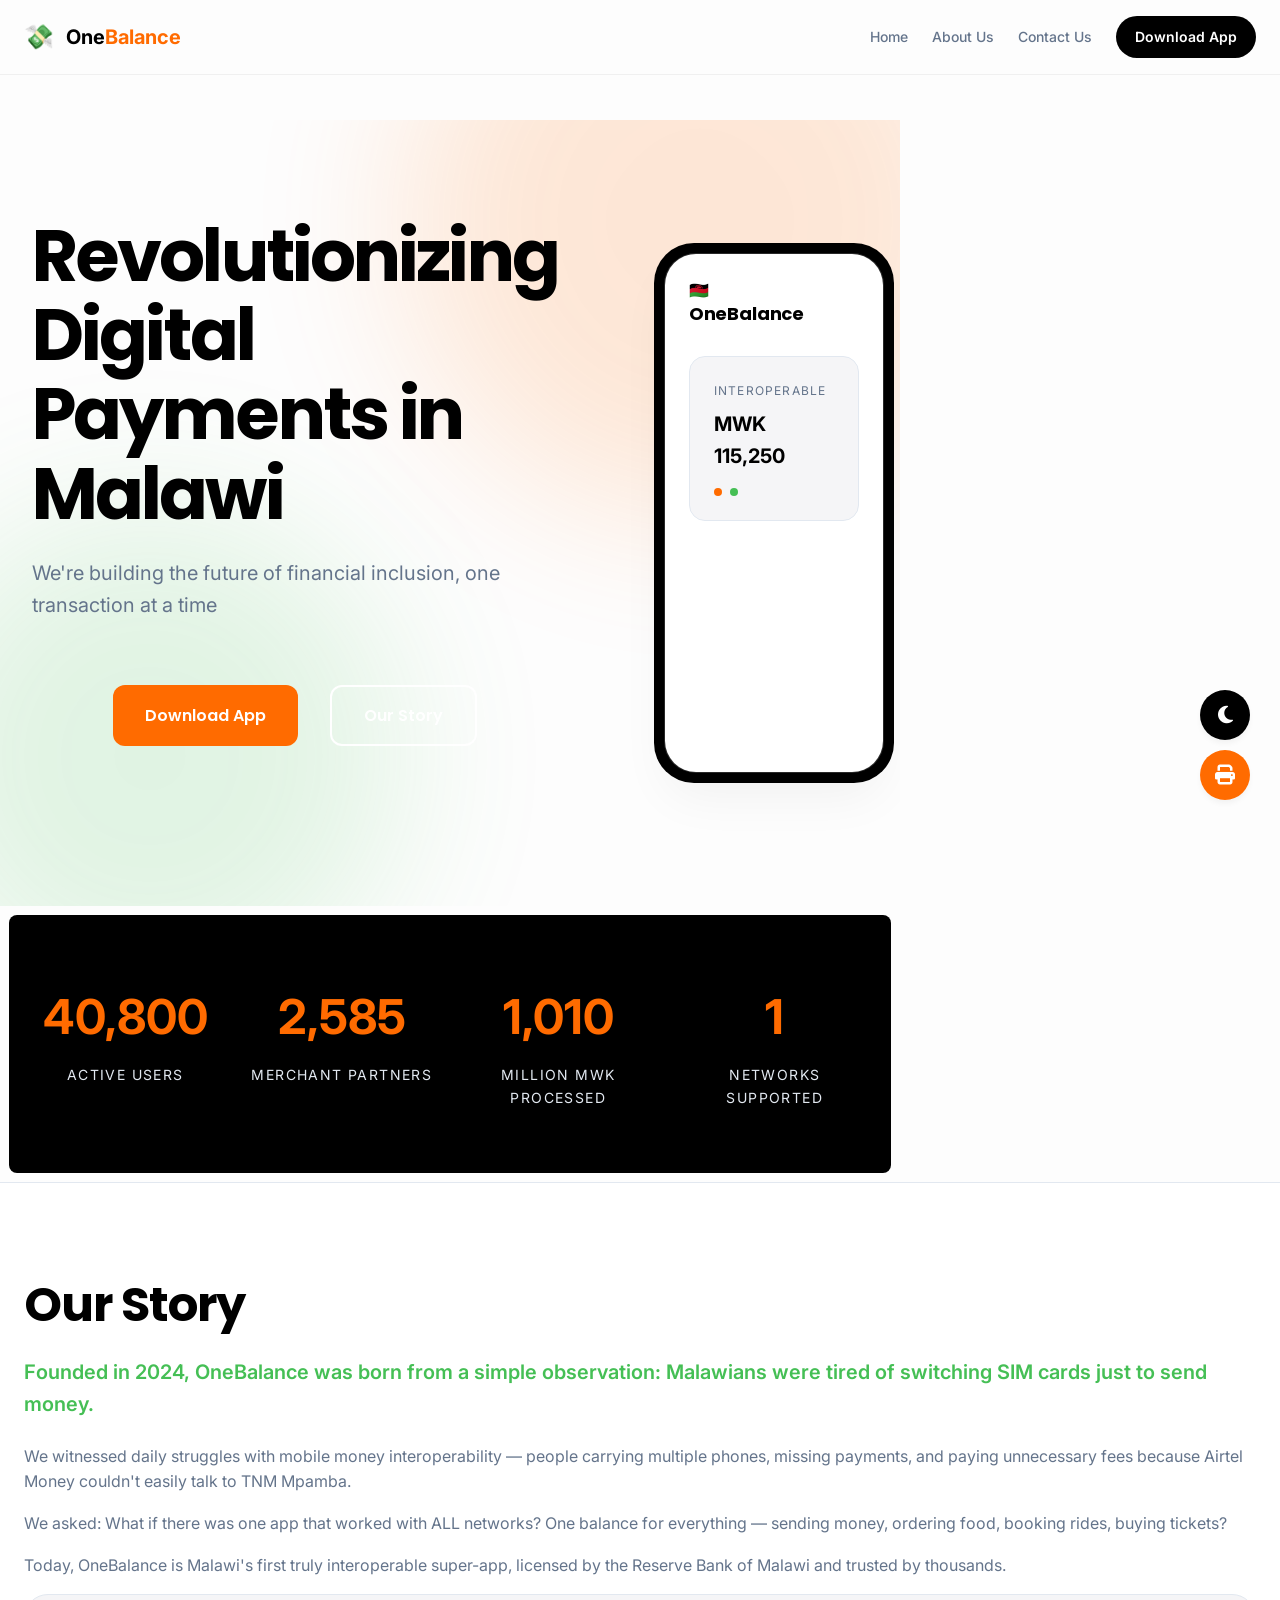
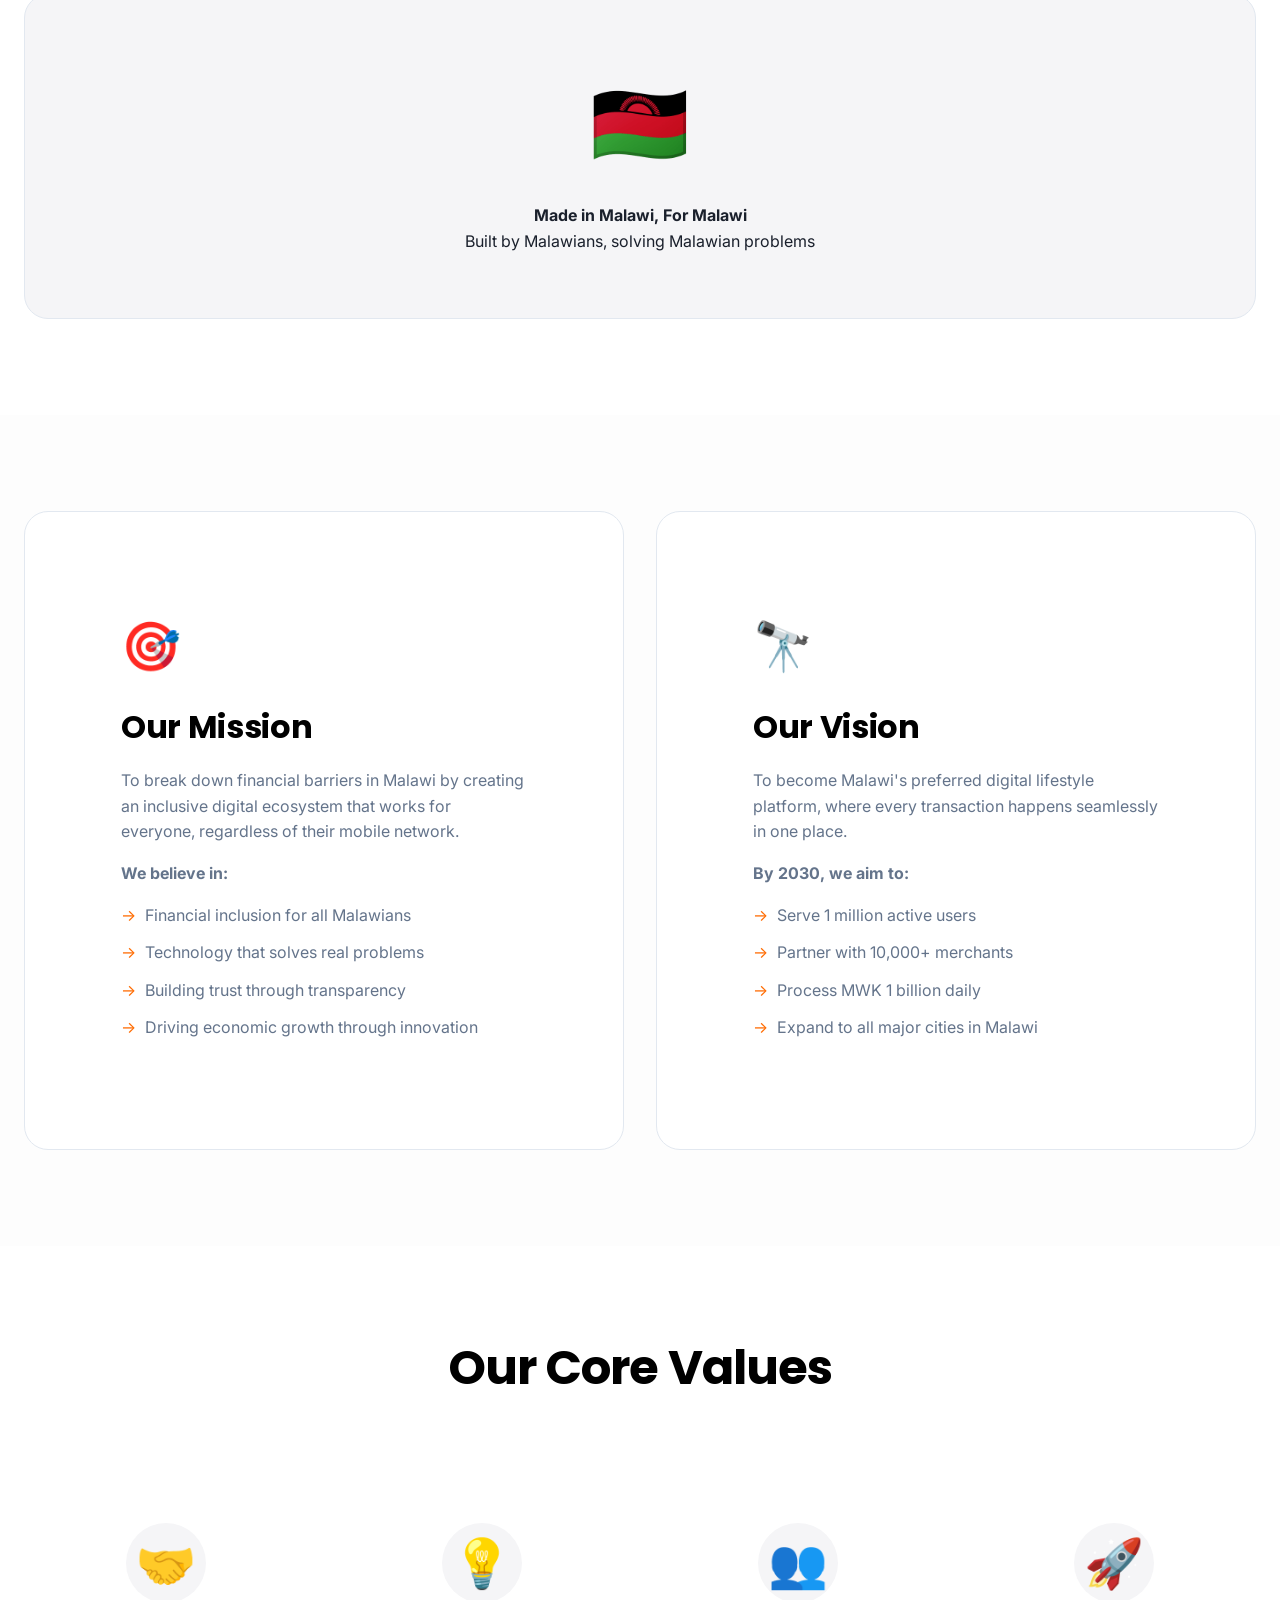
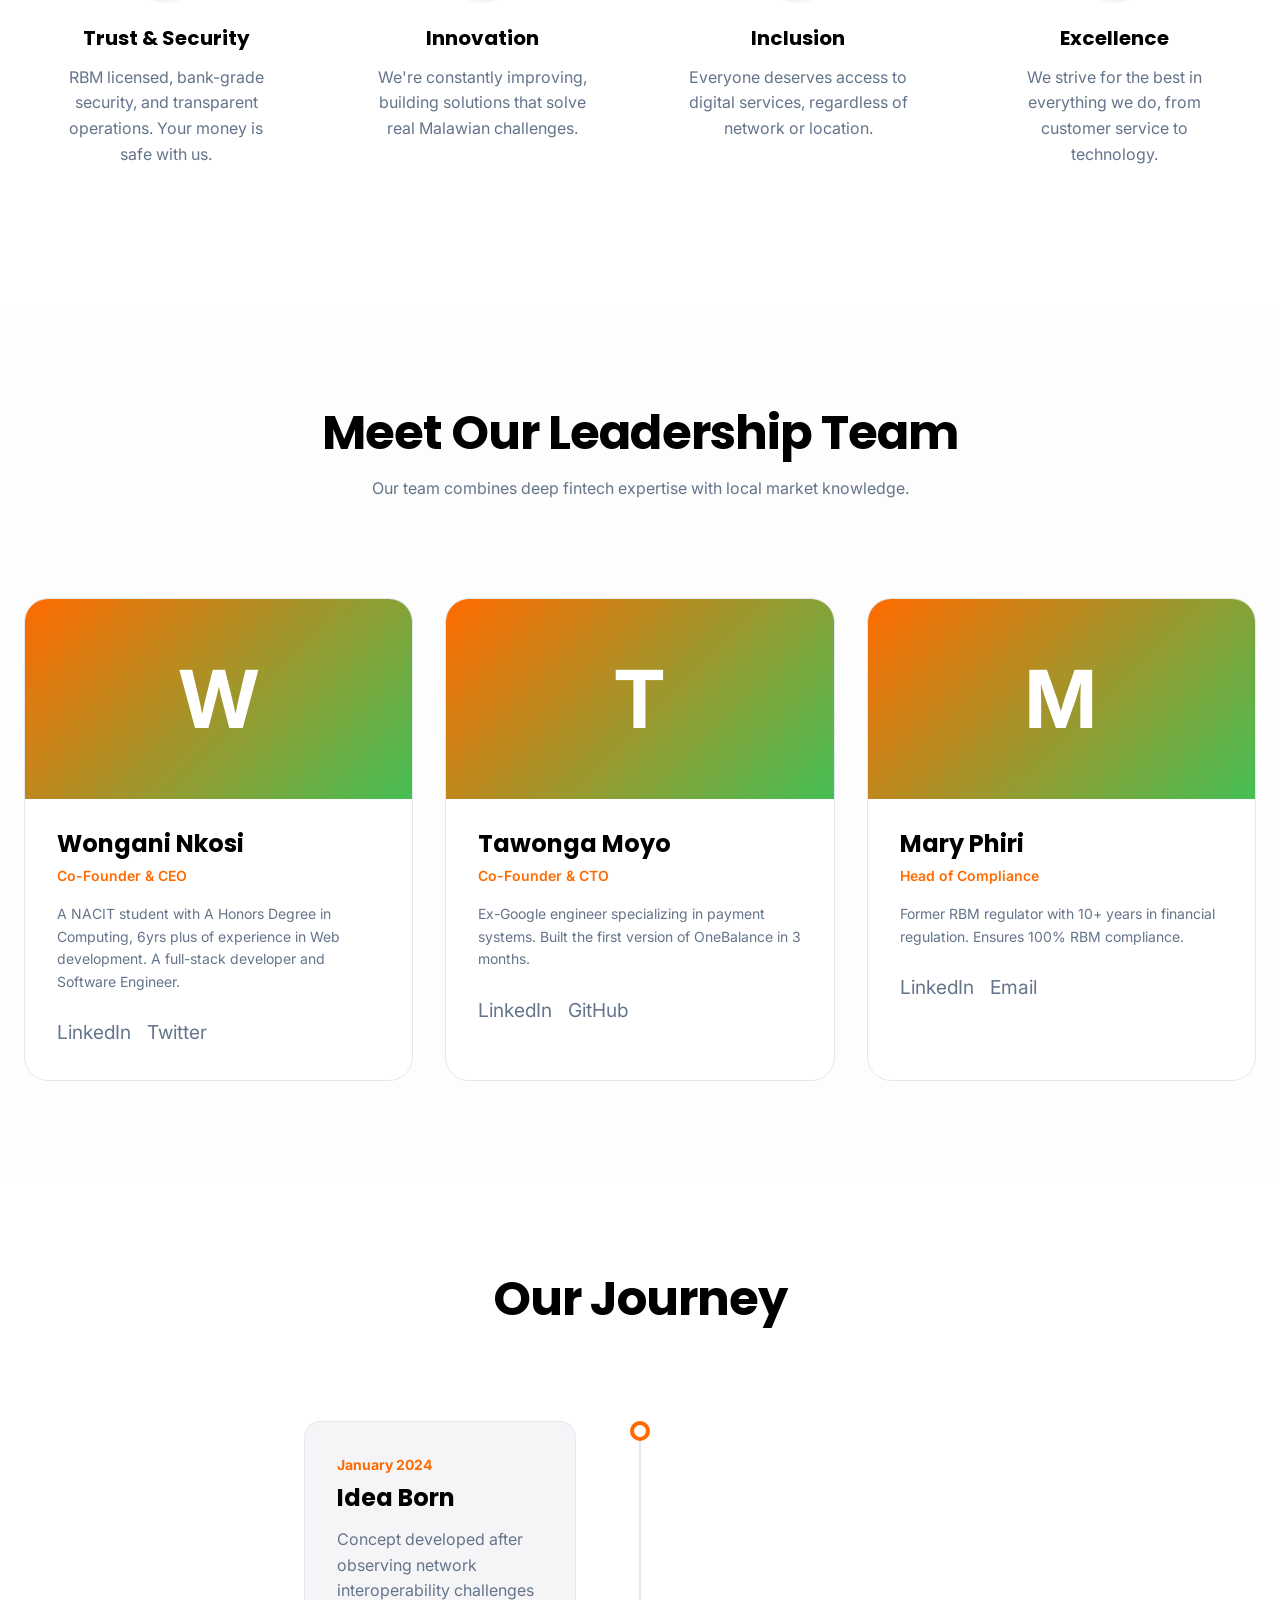
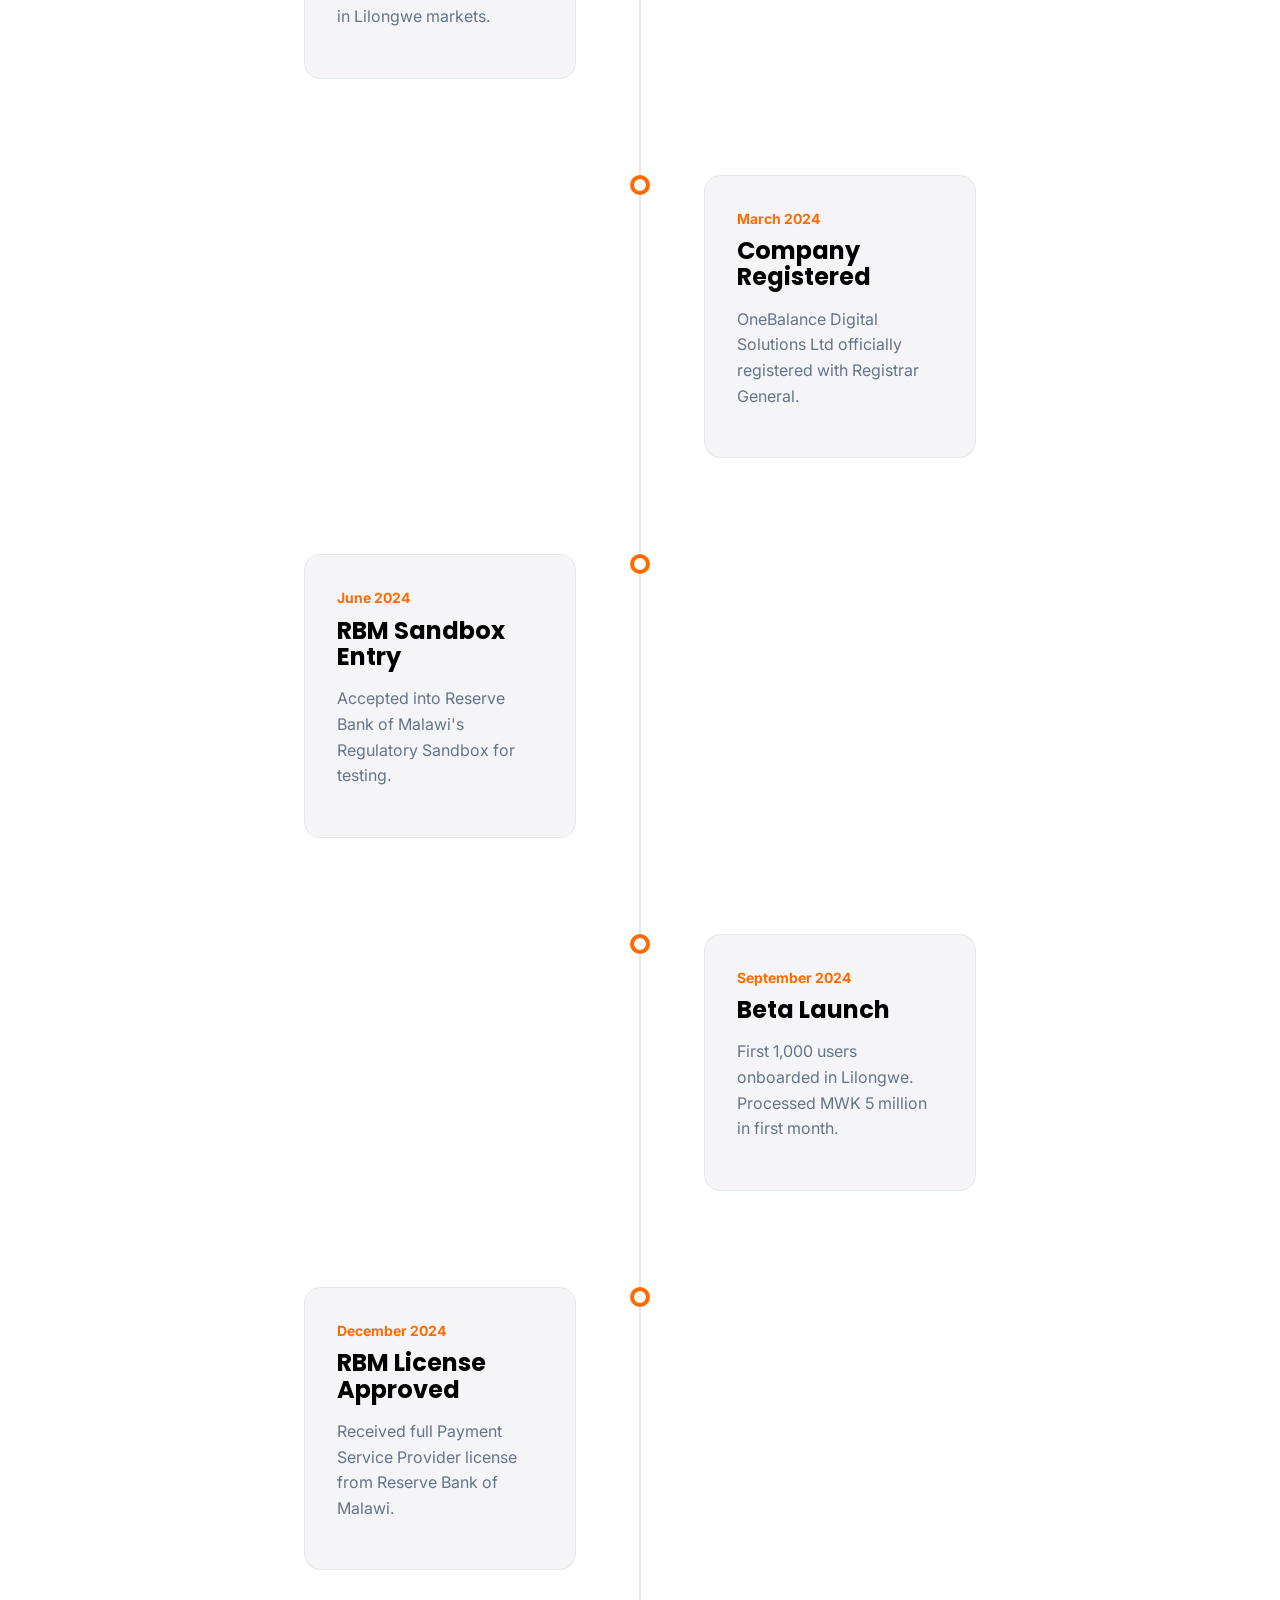
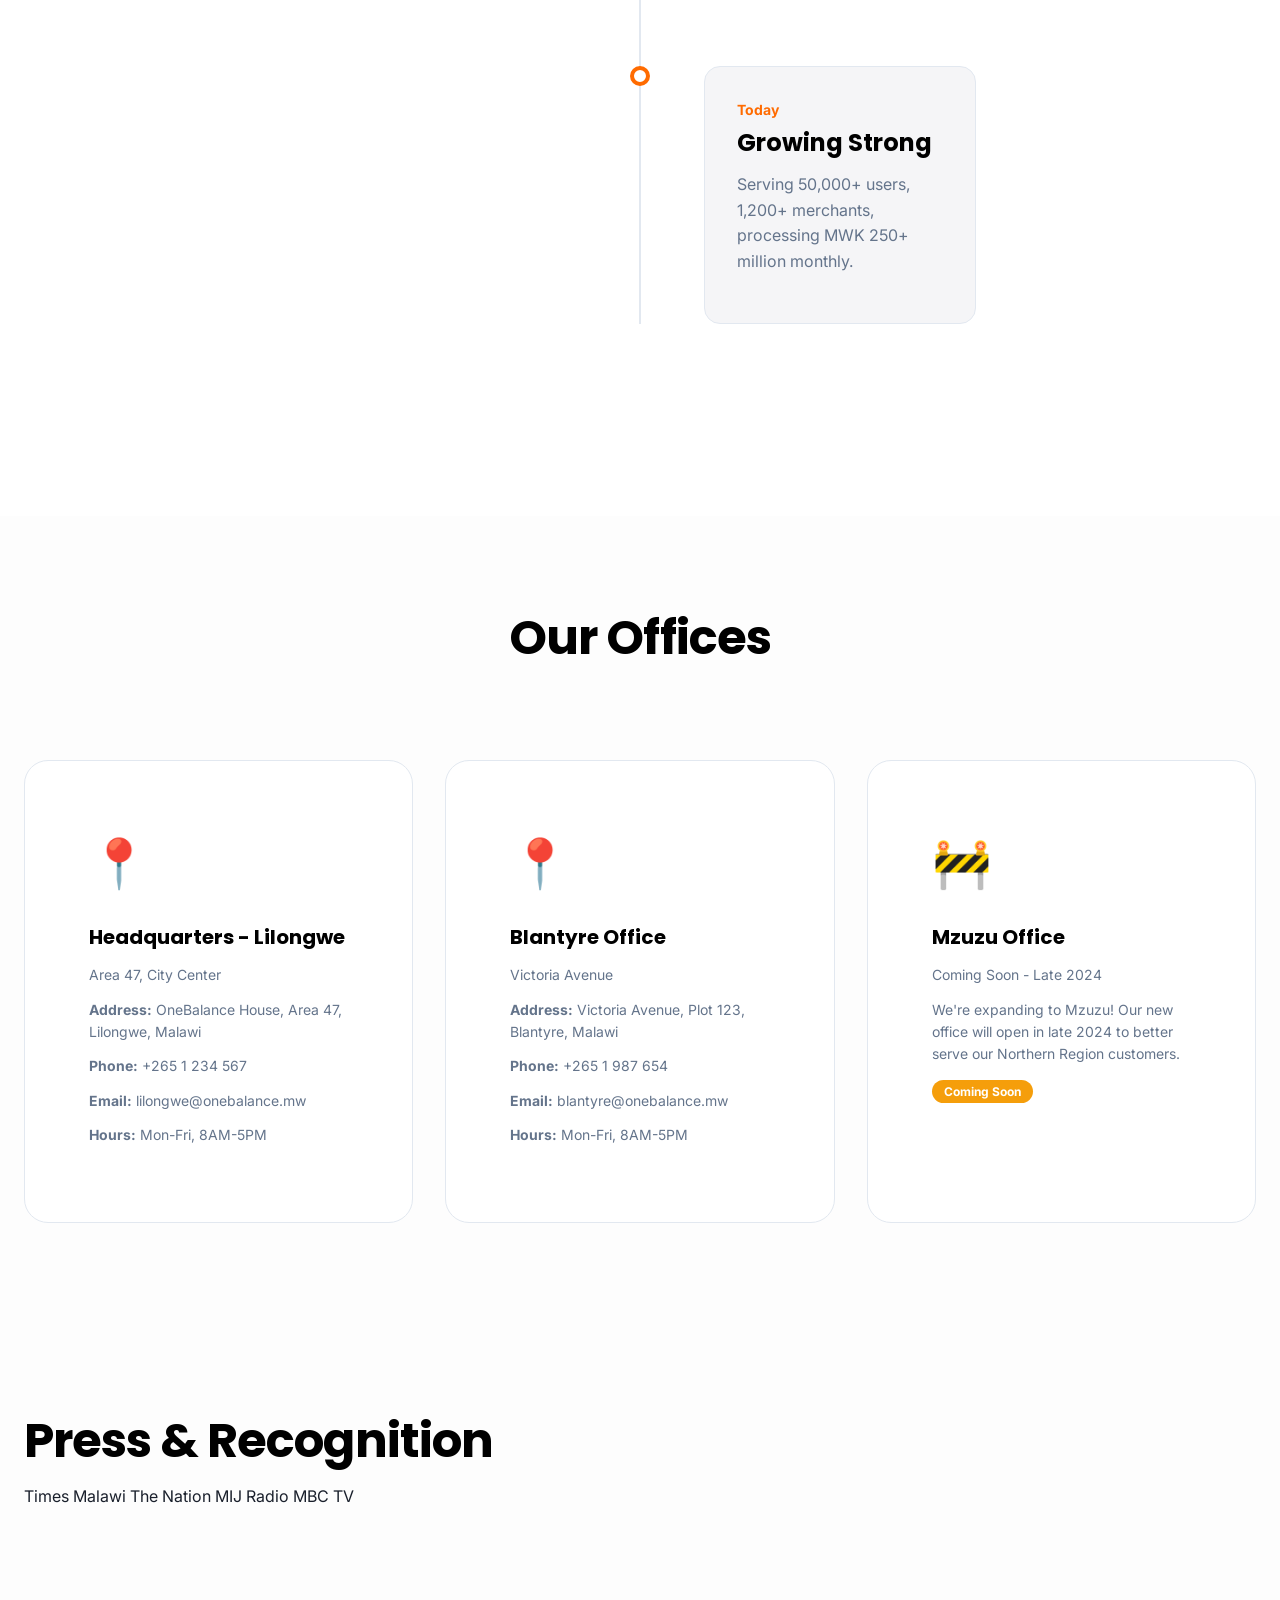
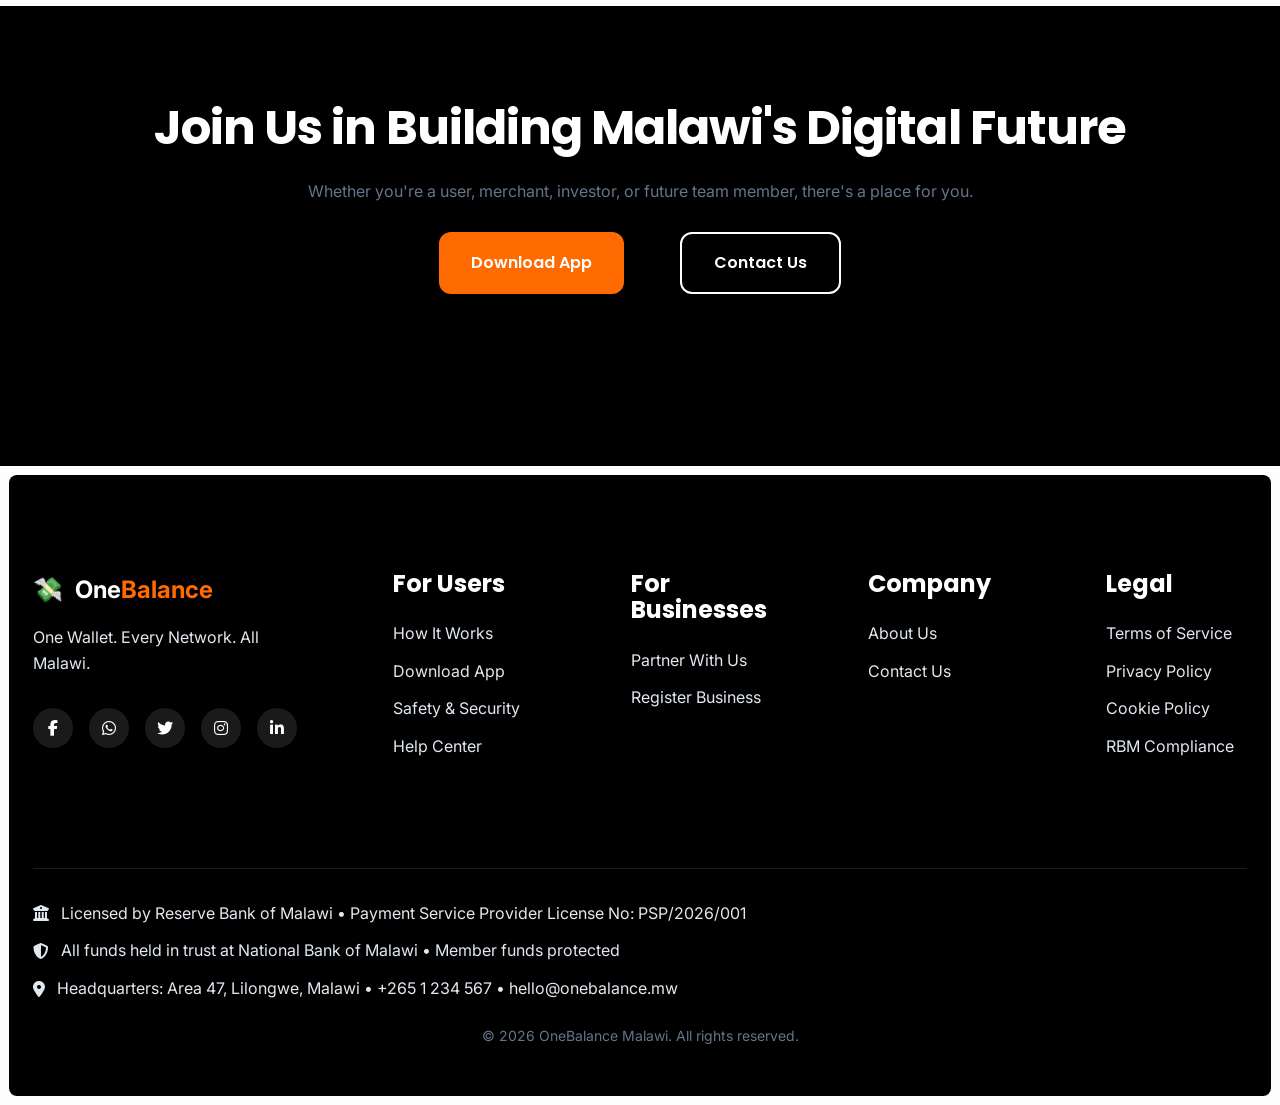
==== commit 09657ae6: "about hearo tag" ====
--- a/Aboutus.html
+++ b/Aboutus.html
@@ -25,15 +25,15 @@
     <!-- Navigation -->
     <nav class="navbar" role="navigation" aria-label="Main navigation">
         <div class="container nav-container">
-            <a href="../index.html" class="logo" aria-label="OneBalance Home">
+            <a href="index.html" class="logo" aria-label="OneBalance Home">
                 <span class="logo-icon" aria-hidden="true">💸</span>
                 <span class="logo-text">One<span class="logo-highlight">Balance</span></span>
             </a>
             <div class="nav-menu" id="nav-menu" role="navigation">
-                <a href="../index.html" class="nav-link">Home</a>
+                <a href="index.html" class="nav-link">Home</a>
                 <a href="Aboutus.html" class="nav-link active" aria-current="page">About Us</a>
                 <a href="contactus.html" class="nav-link">Contact Us</a>
-
+                <a href="index.html#download" class="nav-link cta-button">Download App</a>
             </div>
         </div>
     </nav>
@@ -42,47 +42,80 @@
     <main class="about-container">
         <!-- Hero Section -->
         <section class="about-hero" aria-labelledby="hero-title">
-            <h1 id="hero-title" class="display-4">Revolutionizing Digital Payments in Malawi</h1>
-            <p class="lead">We're building the future of financial inclusion, one transaction at a time
-
-            </p>
-
-            <section class="stats">
-                <div class="container stats-container">
-                    <div class="stat-item">
-                        <div class="stat-number" data-count="50000+">0</div>
-                        <div class="stat-label">Active Users</div>
+            <div class="hero-blobs">
+                <div class="blob blob-1"></div>
+                <div class="blob blob-2"></div>
+            </div>
+            
+            <div class="container about-hero-container">
+                <div class="about-hero-content">
+                    <h1 id="hero-title" class="display-4">Revolutionizing Digital Payments in Malawi</h1>
+                    <p class="lead">We're building the future of financial inclusion, one transaction at a time</p>
+                    <div class="cta-buttons">
+                        <a href="index.html#download" class="btn btn-primary">Download App</a>
+                        <a href="#story-section" class="btn btn-outline">Our Story</a>
                     </div>
-                    <div class="stat-item">
-                        <div class="stat-number" data-count="3200">0</div>
-                        <div class="stat-label">Merchant Partners</div>
+                </div>
+
+                <div class="about-hero-visual">
+                    <div class="mockup-stack-simple">
+                        <div class="phone-mockup mockup-about-1">
+                            <div class="phone-frame">
+                                <div class="phone-screen">
+                                    <div class="app-interface">
+                                        <div class="interface-header">
+                                            <span class="wallet-icon">🇲🇼</span>
+                                            <h3>OneBalance</h3>
+                                        </div>
+                                        <div class="balance-card-mini">
+                                            <div class="balance-label">INTEROPERABLE</div>
+                                            <div class="balance-amount">MWK 115,250</div>
+                                            <div class="network-dots">
+                                                <span class="dot airtel"></span>
+                                                <span class="dot tnm"></span>
+                                            </div>
+                                        </div>
+                                    </div>
+                                </div>
+                            </div>
+                        </div>
                     </div>
-                    <div class="stat-item">
-                        <div class="stat-number" data-count="1250">0</div>
-                        <div class="stat-label">Million MWK Processed</div>
-                    </div>
-                    <div class="stat-item">
-                        <div class="stat-number" data-count="2">0</div>
-                        <div class="stat-label">Networks Supported</div>
-                    </div>
-                </div>
-            </section>
+                </div>
+            </div>
+        </section>
+
+        <section class="stats">
+            <div class="container stats-container">
+                <div class="stat-item">
+                    <div class="stat-number" data-count="50000">0</div>
+                    <div class="stat-label">Active Users</div>
+                </div>
+                <div class="stat-item">
+                    <div class="stat-number" data-count="3200">0</div>
+                    <div class="stat-label">Merchant Partners</div>
+                </div>
+                <div class="stat-item">
+                    <div class="stat-number" data-count="1250">0</div>
+                    <div class="stat-label">Million MWK Processed</div>
+                </div>
+                <div class="stat-item">
+                    <div class="stat-number" data-count="2">0</div>
+                    <div class="stat-label">Networks Supported</div>
+                </div>
+            </div>
+        </section>
     </main>
 
     <!-- Our Story -->
     <section class="story-section" aria-labelledby="story-title">
+      <div class="container">
         <div class="row align-items-center">
             <div class="col-md-6">
                 <h2 id="story-title">Our Story</h2>
-                <p class="lead">Founded in 2024, OneBalance was born from a simple observation: Malawians were
-                    tired of switching SIM cards just to send money.</p>
-                <p>We witnessed daily struggles with mobile money interoperability — people carrying multiple
-                    phones, missing payments, and paying unnecessary fees because Airtel Money couldn't easily
-                    talk to TNM Mpamba.</p>
-                <p>We asked: What if there was one app that worked with ALL networks? One balance for everything
-                    — sending money, ordering food, booking rides, buying tickets?</p>
-                <p>Today, OneBalance is Malawi's first truly interoperable super-app, licensed by the Reserve
-                    Bank of Malawi and trusted by thousands.</p>
+                <p class="lead">Founded in 2024, OneBalance was born from a simple observation: Malawians were tired of switching SIM cards just to send money.</p>
+                <p>We witnessed daily struggles with mobile money interoperability — people carrying multiple phones, missing payments, and paying unnecessary fees because Airtel Money couldn't easily talk to TNM Mpamba.</p>
+                <p>We asked: What if there was one app that worked with ALL networks? One balance for everything — sending money, ordering food, booking rides, buying tickets?</p>
+                <p>Today, OneBalance is Malawi's first truly interoperable super-app, licensed by the Reserve Bank of Malawi and trusted by thousands.</p>
             </div>
 
             <div class="col-md-6">
@@ -95,380 +128,353 @@
                 </figure>
             </div>
         </div>
+      </div>
     </section>
 
     <!-- Mission & Vision -->
     <section class="mission-vision-section" aria-labelledby="mission-vision-title">
-        <h2 id="mission-vision-title" class="sr-only">Mission & Vision</h2>
-        <div class="mission-vision-grid">
-            <article class="mission-card">
-                <div class="value-icon">🎯</div>
-                <h3>Our Mission</h3>
-                <p>To break down financial barriers in Malawi by creating an inclusive digital ecosystem that
-                    works for everyone, regardless of their mobile network.</p>
-                <div class="values-list">
-                    <p><strong>We believe in:</strong></p>
-                    <ul>
-                        <li>Financial inclusion for all Malawians</li>
-                        <li>Technology that solves real problems</li>
-                        <li>Building trust through transparency</li>
-                        <li>Driving economic growth through innovation</li>
-                    </ul>
-                </div>
-            </article>
-
-            <article class="vision-card">
-                <div class="value-icon">🔭</div>
-                <h3>Our Vision</h3>
-                <p>To become Malawi's preferred digital lifestyle platform, where every transaction happens
-                    seamlessly in one place.</p>
-                <div class="values-list">
-                    <p><strong>By 2030, we aim to:</strong></p>
-                    <ul>
-                        <li>Serve 1 million active users</li>
-                        <li>Partner with 10,000+ merchants</li>
-                        <li>Process MWK 1 billion daily</li>
-                        <li>Expand to all major cities in Malawi</li>
-                    </ul>
-                </div>
-            </article>
+        <div class="container">
+          <h2 id="mission-vision-title" class="sr-only">Mission & Vision</h2>
+          <div class="mission-vision-grid">
+              <article class="mission-card">
+                  <div class="value-icon">🎯</div>
+                  <h3>Our Mission</h3>
+                  <p>To break down financial barriers in Malawi by creating an inclusive digital ecosystem that works for everyone, regardless of their mobile network.</p>
+                  <div class="values-list">
+                      <p><strong>We believe in:</strong></p>
+                      <ul>
+                          <li>Financial inclusion for all Malawians</li>
+                          <li>Technology that solves real problems</li>
+                          <li>Building trust through transparency</li>
+                          <li>Driving economic growth through innovation</li>
+                      </ul>
+                  </div>
+              </article>
+
+              <article class="vision-card">
+                  <div class="value-icon">🔭</div>
+                  <h3>Our Vision</h3>
+                  <p>To become Malawi's preferred digital lifestyle platform, where every transaction happens seamlessly in one place.</p>
+                  <div class="values-list">
+                      <p><strong>By 2030, we aim to:</strong></p>
+                      <ul>
+                          <li>Serve 1 million active users</li>
+                          <li>Partner with 10,000+ merchants</li>
+                          <li>Process MWK 1 billion daily</li>
+                          <li>Expand to all major cities in Malawi</li>
+                      </ul>
+                  </div>
+              </article>
+          </div>
         </div>
     </section>
 
     <!-- Core Values -->
     <section class="values-section" aria-labelledby="values-title">
-        <h2 id="values-title">Our Core Values</h2>
-        <div class="values-grid">
-            <div class="value-card">
-                <div class="value-icon">🤝</div>
-                <h4>Trust & Security</h4>
-                <p>RBM licensed, bank-grade security, and transparent operations. Your money is safe with us.
-                </p>
-            </div>
-            <div class="value-card">
-                <div class="value-icon">💡</div>
-                <h4>Innovation</h4>
-                <p>We're constantly improving, building solutions that solve real Malawian challenges.</p>
-            </div>
-            <div class="value-card">
-                <div class="value-icon">👥</div>
-                <h4>Inclusion</h4>
-                <p>Everyone deserves access to digital services, regardless of network or location.</p>
-            </div>
-            <div class="value-card">
-                <div class="value-icon">🚀</div>
-                <h4>Excellence</h4>
-                <p>We strive for the best in everything we do, from customer service to technology.</p>
-            </div>
-        </div>
-    </section>
-
-    <!-- Leadership Team --> <!-- Here is our Team -->
+        <div class="container">
+          <h2 id="values-title">Our Core Values</h2>
+          <div class="values-grid">
+              <div class="value-card">
+                  <div class="value-icon">🤝</div>
+                  <h4>Trust & Security</h4>
+                  <p>RBM licensed, bank-grade security, and transparent operations. Your money is safe with us.</p>
+              </div>
+              <div class="value-card">
+                  <div class="value-icon">💡</div>
+                  <h4>Innovation</h4>
+                  <p>We're constantly improving, building solutions that solve real Malawian challenges.</p>
+              </div>
+              <div class="value-card">
+                  <div class="value-icon">👥</div>
+                  <h4>Inclusion</h4>
+                  <p>Everyone deserves access to digital services, regardless of network or location.</p>
+              </div>
+              <div class="value-card">
+                  <div class="value-icon">🚀</div>
+                  <h4>Excellence</h4>
+                  <p>We strive for the best in everything we do, from customer service to technology.</p>
+              </div>
+          </div>
+        </div>
+    </section>
+
+    <!-- Leadership Team -->
     <section class="team-section" aria-labelledby="team-title">
-        <h2 id="team-title">Meet Our Leadership Team</h2>
-        <p class="team-subtitle">Our team combines deep fintech expertise with local market knowledge.</p>
-
-        <div class="team-grid">
-            <article class="team-card">
-                <div class="team-photo" aria-hidden="true">W</div>
-                <div class="team-info">
-                    <h4>Wongani Nkosi</h4>
-                    <p class="title">Co-Founder & CEO</p>
-                    <p>A NACIT student with A Honors Degree in Computing, 6yrs plus of experience in Web development. 
-                        A full-stack developer and also a Software Engineer.
-                    </p>
-                    <div class="team-social" aria-label="Chikondi's social links">
-                        <a href="#" class="social-icon" aria-label="LinkedIn">in</a>
-                        <a href="#" class="social-icon" aria-label="Twitter">🐦</a>
-                        <a href="#" class="social-icon" aria-label="Website">💼</a>
-                    </div>
-                </div>
-            </article>
-
-            <article class="team-card">
-                <div class="team-photo" aria-hidden="true">T</div>
-                <div class="team-info">
-                    <h4>Tawonga Moyo</h4>
-                    <p class="title">Co-Founder & CTO</p>
-                    <p>Ex-Google engineer specializing in payment systems. Built the first version in 3 months.
-                    </p>
-                    <div class="team-social" aria-label="Tawonga's social links">
-                        <a href="#" class="social-icon" aria-label="LinkedIn">in</a>
-                        <a href="#" class="social-icon" aria-label="Twitter">🐦</a>
-                        <a href="#" class="social-icon" aria-label="GitHub">👨‍💻</a>
-                    </div>
-                </div>
-            </article>
-
-            <article class="team-card">
-                <div class="team-photo" aria-hidden="true">M</div>
-                <div class="team-info">
-                    <h4>Mary Phiri</h4>
-                    <p class="title">Head of Compliance</p>
-                    <p>Former RBM regulator with 10+ years in financial regulation. Ensures 100% RBM compliance.
-                    </p>
-                    <div class="team-social" aria-label="Mary's social links">
-                        <a href="#" class="social-icon" aria-label="LinkedIn">in</a>
-                        <a href="#" class="social-icon" aria-label="Twitter">⚖️</a>
-                        <a href="#" class="social-icon" aria-label="Email">📚</a>
-                    </div>
-                </div>
-            </article>
-
-            <article class="team-card">
-                <div class="team-photo" aria-hidden="true">M</div>
-                <div class="team-info">
-                    <h4>Mary Phiri</h4>
-                    <p class="title">Head of Compliance</p>
-                    <p>Former RBM regulator with 10+ years in financial regulation. Ensures 100% RBM compliance.
-                    </p>
-                    <div class="team-social" aria-label="Mary's social links">
-                        <a href="#" class="social-icon" aria-label="LinkedIn">in</a>
-                        <a href="#" class="social-icon" aria-label="Twitter">⚖️</a>
-                        <a href="#" class="social-icon" aria-label="Email">📚</a>
-                    </div>
-                </div>
-            </article>
-
-            <article class="team-card">
-                <div class="team-photo" aria-hidden="true">M</div>
-                <div class="team-info">
-                    <h4>Mary Phiri</h4>
-                    <p class="title">Head of Compliance</p>
-                    <p>Former RBM regulator with 10+ years in financial regulation. Ensures 100% RBM compliance.
-                    </p>
-                    <div class="team-social" aria-label="Mary's social links">
-                        <a href="#" class="social-icon" aria-label="LinkedIn">in</a>
-                        <a href="#" class="social-icon" aria-label="Twitter">⚖️</a>
-                        <a href="#" class="social-icon" aria-label="Email">📚</a>
-                    </div>
-                </div>
-            </article>
-
-            <article class="team-card">
-                <div class="team-photo" aria-hidden="true">M</div>
-                <div class="team-info">
-                    <h4>Mary Phiri</h4>
-                    <p class="title">Head of Compliance</p>
-                    <p>Former RBM regulator with 10+ years in financial regulation. Ensures 100% RBM compliance.
-                    </p>
-                    <div class="team-social" aria-label="Mary's social links">
-                        <a href="#" class="social-icon" aria-label="LinkedIn">in</a>
-                        <a href="#" class="social-icon" aria-label="Twitter">⚖️</a>
-                        <a href="#" class="social-icon" aria-label="Email">📚</a>
-                    </div>
-                </div>
-            </article>
+        <div class="container">
+          <h2 id="team-title">Meet Our Leadership Team</h2>
+          <p class="team-subtitle">Our team combines deep fintech expertise with local market knowledge.</p>
+
+          <div class="team-grid">
+              <article class="team-card">
+                  <div class="team-photo" aria-hidden="true">W</div>
+                  <div class="team-info">
+                      <h4>Wongani Nkosi</h4>
+                      <p class="title">Co-Founder & CEO</p>
+                      <p>A NACIT student with A Honors Degree in Computing, 6yrs plus of experience in Web development. A full-stack developer and Software Engineer.</p>
+                      <div class="team-social">
+                          <a href="#" class="social-icon">LinkedIn</a>
+                          <a href="#" class="social-icon">Twitter</a>
+                      </div>
+                  </div>
+              </article>
+
+              <article class="team-card">
+                  <div class="team-photo" aria-hidden="true">T</div>
+                  <div class="team-info">
+                      <h4>Tawonga Moyo</h4>
+                      <p class="title">Co-Founder & CTO</p>
+                      <p>Ex-Google engineer specializing in payment systems. Built the first version of OneBalance in 3 months.</p>
+                      <div class="team-social">
+                          <a href="#" class="social-icon">LinkedIn</a>
+                          <a href="#" class="social-icon">GitHub</a>
+                      </div>
+                  </div>
+              </article>
+
+              <article class="team-card">
+                  <div class="team-photo" aria-hidden="true">M</div>
+                  <div class="team-info">
+                      <h4>Mary Phiri</h4>
+                      <p class="title">Head of Compliance</p>
+                      <p>Former RBM regulator with 10+ years in financial regulation. Ensures 100% RBM compliance.</p>
+                      <div class="team-social">
+                          <a href="#" class="social-icon">LinkedIn</a>
+                          <a href="#" class="social-icon">Email</a>
+                      </div>
+                  </div>
+              </article>
+          </div>
         </div>
     </section>
 
     <!-- Timeline -->
     <section class="timeline-section" aria-labelledby="timeline-title">
-        <h2 id="timeline-title">Our Journey</h2>
-        <div class="timeline">
-            <div class="timeline-item">
-                <div class="timeline-dot" aria-hidden="true"></div>
-                <div class="timeline-content">
-                    <div class="timeline-date">January 2024</div>
-                    <h4>Idea Born</h4>
-                    <p>Concept developed after observing network interoperability challenges in Lilongwe
-                        markets.</p>
-                </div>
-            </div>
-
-            <div class="timeline-item">
-                <div class="timeline-dot" aria-hidden="true"></div>
-                <div class="timeline-content">
-                    <div class="timeline-date">March 2024</div>
-                    <h4>Company Registered</h4>
-                    <p>OneBalance Digital Solutions Ltd officially registered with Registrar General.</p>
-                </div>
-            </div>
-
-            <div class="timeline-item">
-                <div class="timeline-dot" aria-hidden="true"></div>
-                <div class="timeline-content">
-                    <div class="timeline-date">June 2024</div>
-                    <h4>RBM Sandbox Entry</h4>
-                    <p>Accepted into Reserve Bank of Malawi's Regulatory Sandbox for testing.</p>
-                </div>
-            </div>
-
-            <div class="timeline-item">
-                <div class="timeline-dot" aria-hidden="true"></div>
-                <div class="timeline-content">
-                    <div class="timeline-date">September 2024</div>
-                    <h4>Beta Launch</h4>
-                    <p>First 1,000 users onboarded in Lilongwe. Processed MWK 5 million in first month.</p>
-                </div>
-            </div>
-
-            <div class="timeline-item">
-                <div class="timeline-dot" aria-hidden="true"></div>
-                <div class="timeline-content">
-                    <div class="timeline-date">December 2024</div>
-                    <h4>RBM License Approved</h4>
-                    <p>Received full Payment Service Provider license from Reserve Bank of Malawi.</p>
-                </div>
-            </div>
-
-            <div class="timeline-item">
-                <div class="timeline-dot" aria-hidden="true"></div>
-                <div class="timeline-content">
-                    <div class="timeline-date">Today</div>
-                    <h4>Growing Strong</h4>
-                    <p>Serving 50,000+ users, 1,200+ merchants, processing MWK 250+ million monthly.</p>
-                </div>
-            </div>
+        <div class="container">
+          <h2 id="timeline-title">Our Journey</h2>
+          <div class="timeline">
+              <div class="timeline-item">
+                  <div class="timeline-dot" aria-hidden="true"></div>
+                  <div class="timeline-content">
+                      <div class="timeline-date">January 2024</div>
+                      <h4>Idea Born</h4>
+                      <p>Concept developed after observing network interoperability challenges in Lilongwe markets.</p>
+                  </div>
+              </div>
+
+              <div class="timeline-item">
+                  <div class="timeline-dot" aria-hidden="true"></div>
+                  <div class="timeline-content">
+                      <div class="timeline-date">March 2024</div>
+                      <h4>Company Registered</h4>
+                      <p>OneBalance Digital Solutions Ltd officially registered with Registrar General.</p>
+                  </div>
+              </div>
+
+              <div class="timeline-item">
+                  <div class="timeline-dot" aria-hidden="true"></div>
+                  <div class="timeline-content">
+                      <div class="timeline-date">June 2024</div>
+                      <h4>RBM Sandbox Entry</h4>
+                      <p>Accepted into Reserve Bank of Malawi's Regulatory Sandbox for testing.</p>
+                  </div>
+              </div>
+
+              <div class="timeline-item">
+                  <div class="timeline-dot" aria-hidden="true"></div>
+                  <div class="timeline-content">
+                      <div class="timeline-date">September 2024</div>
+                      <h4>Beta Launch</h4>
+                      <p>First 1,000 users onboarded in Lilongwe. Processed MWK 5 million in first month.</p>
+                  </div>
+              </div>
+
+              <div class="timeline-item">
+                  <div class="timeline-dot" aria-hidden="true"></div>
+                  <div class="timeline-content">
+                      <div class="timeline-date">December 2024</div>
+                      <h4>RBM License Approved</h4>
+                      <p>Received full Payment Service Provider license from Reserve Bank of Malawi.</p>
+                  </div>
+              </div>
+
+              <div class="timeline-item">
+                  <div class="timeline-dot" aria-hidden="true"></div>
+                  <div class="timeline-content">
+                      <div class="timeline-date">Today</div>
+                      <h4>Growing Strong</h4>
+                      <p>Serving 50,000+ users, 1,200+ merchants, processing MWK 250+ million monthly.</p>
+                  </div>
+              </div>
+          </div>
         </div>
     </section>
 
     <!-- Offices -->
     <section class="office-section" aria-labelledby="offices-title">
-        <h2 id="offices-title">Our Offices</h2>
-        <div class="office-grid">
-            <article class="office-card">
-                <div class="office-map" aria-hidden="true">📍</div>
-                <div class="office-info">
-                    <h4>Headquarters - Lilongwe</h4>
-                    <p class="location">Area 47, City Center</p>
-                    <p><strong>Address:</strong><br />OneBalance House, Area 47<br />Lilongwe, Malawi</p>
-                    <p><strong>Phone:</strong> +265 1 234 567</p>
-                    <p><strong>Email:</strong> lilongwe@onebalance.mw</p>
-                    <p><strong>Hours:</strong> Mon-Fri, 8AM-5PM</p>
-                </div>
-            </article>
-
-            <article class="office-card">
-                <div class="office-map" aria-hidden="true">📍</div>
-                <div class="office-info">
-                    <h4>Blantyre Office</h4>
-                    <p class="location">Victoria Avenue</p>
-                    <p><strong>Address:</strong><br />Victoria Avenue, Plot 123<br />Blantyre, Malawi</p>
-                    <p><strong>Phone:</strong> +265 1 987 654</p>
-                    <p><strong>Email:</strong> blantyre@onebalance.mw</p>
-                    <p><strong>Hours:</strong> Mon-Fri, 8AM-5PM</p>
-                </div>
-            </article>
-
-            <article class="office-card coming-soon">
-                <div class="office-map" aria-hidden="true">🚧</div>
-                <div class="office-info">
-                    <h4>Mzuzu Office</h4>
-                    <p class="location text-warning">Coming Soon - Late 2024</p>
-                    <p>We're expanding to Mzuzu! Our new office will open in late 2024 to better serve our
-                        Northern Region customers and merchants.</p>
-                    <span class="badge badge-warning">Coming Soon</span>
-                </div>
-            </article>
+        <div class="container">
+          <h2 id="offices-title">Our Offices</h2>
+          <div class="office-grid">
+              <article class="office-card">
+                  <div class="office-map" aria-hidden="true">📍</div>
+                  <div class="office-info">
+                      <h4>Headquarters - Lilongwe</h4>
+                      <p class="location">Area 47, City Center</p>
+                      <p><strong>Address:</strong> OneBalance House, Area 47, Lilongwe, Malawi</p>
+                      <p><strong>Phone:</strong> +265 1 234 567</p>
+                      <p><strong>Email:</strong> lilongwe@onebalance.mw</p>
+                      <p><strong>Hours:</strong> Mon-Fri, 8AM-5PM</p>
+                  </div>
+              </article>
+
+              <article class="office-card">
+                  <div class="office-map" aria-hidden="true">📍</div>
+                  <div class="office-info">
+                      <h4>Blantyre Office</h4>
+                      <p class="location">Victoria Avenue</p>
+                      <p><strong>Address:</strong> Victoria Avenue, Plot 123, Blantyre, Malawi</p>
+                      <p><strong>Phone:</strong> +265 1 987 654</p>
+                      <p><strong>Email:</strong> blantyre@onebalance.mw</p>
+                      <p><strong>Hours:</strong> Mon-Fri, 8AM-5PM</p>
+                  </div>
+              </article>
+
+              <article class="office-card coming-soon">
+                  <div class="office-map" aria-hidden="true">🚧</div>
+                  <div class="office-info">
+                      <h4>Mzuzu Office</h4>
+                      <p class="location text-warning">Coming Soon - Late 2024</p>
+                      <p>We're expanding to Mzuzu! Our new office will open in late 2024 to better serve our Northern Region customers.</p>
+                      <span class="badge badge-warning">Coming Soon</span>
+                  </div>
+              </article>
+          </div>
         </div>
     </section>
 
     <!-- Press & Recognition -->
     <section class="press-section" aria-labelledby="press-title">
-        <h2 id="press-title">Press & Recognition</h2>
-        <p>We're proud to be recognized as innovators in Malawi's fintech space.</p>
-
-        <div class="press-logos" aria-label="Media logos">
-            <span class="press-logo">📰 Times Malawi</span>
-            <span class="press-logo">🇲🇼 The Nation</span>
-            <span class="press-logo">📻 MIJ</span>
-            <span class="press-logo">📺 MBC</span>
-            <span class="press-logo">🏆 Fintech Awards</span>
-        </div>
-
-        <div class="press-highlights">
-            <article class="press-card">
-                <h5>Featured in Times Malawi</h5>
-                <p>"OneBalance bridges the Airtel-TNM divide, creating new possibilities for digital payments in
-                    Malawi."</p>
-                <a href="#" class="btn">Read Article</a>
-            </article>
-            <article class="press-card">
-                <h5>Fintech Innovation Award 2024</h5>
-                <p>Winner of Best New Fintech Solution at Malawi Digital Innovation Awards.</p>
-                <a href="#" class="btn">View Award</a>
-            </article>
+        <div class="container">
+          <h2 id="press-title">Press & Recognition</h2>
+          <div class="press-logos">
+              <span class="press-logo">Times Malawi</span>
+              <span class="press-logo">The Nation</span>
+              <span class="press-logo">MIJ Radio</span>
+              <span class="press-logo">MBC TV</span>
+          </div>
         </div>
     </section>
 
     <!-- CTA Section -->
     <section class="cta-section" aria-labelledby="cta-title">
-        <h2 id="cta-title">Join Us in Building Malawi's Digital Future</h2>
-        <p>Whether you're a user, merchant, investor, or future team member, there's a place for you in our
-            journey.</p>
-        <div class="cta-buttons">
-            <a href="../index.html#download" class="btn btn-primary">Download App</a>
-            <a href="contactus.html" class="btn btn-outline">Contact Us</a>
-            <a href="businessresources.html" class="btn btn-outline">View resources</a>
+        <div class="container">
+          <h2 id="cta-title">Join Us in Building Malawi's Digital Future</h2>
+          <p>Whether you're a user, merchant, investor, or future team member, there's a place for you.</p>
+          <div class="cta-buttons">
+              <a href="index.html#download" class="btn btn-primary">Download App</a>
+              <a href="contactus.html" class="btn btn-outline">Contact Us</a>
+          </div>
         </div>
     </section>
 
 
     <!-- Footer -->
-    <footer class="footer" role="contentinfo">
-        <div class="container">
-            <div class="footer-grid">
-                <div class="footer-col">
-                    <h4>About OneBalance</h4>
-                    <ul class="footer-links">
-                        <li><a href="#story-section">Our Story</a></li>
-                        <li><a href="#team">Leadership Team</a></li>
-                    </ul>
-                </div>
-                <div class="footer-col">
-                    <h4>Legal & Compliance</h4>
-                    <ul class="footer-links">
-                        <li><a href="terms-of-service.html">Terms of Service</a></li>
-                        <li><a href="privacy-policy.html">Privacy Policy</a></li>
-                    </ul>
-                </div>
-                <div class="footer-col">
-                    <h4>Business</h4>
-                    <ul class="footer-links">
-                        <li><a href="contactus.html">contact us</a></li>
-                        <li><a href="index.html">Home page</a></li>
-                        <li><a href="api-documentation.html">API Documentation</a></li>
-                    </ul>
-                </div>
-                <div class="footer-col">
-                    <h4>Connect</h4>
-                    <div class="footer-social">
-                        <a href="#" class="social-link">
-                            <i class="fab fa-facebook-f"></i>
-                        </a>
-                        <a href="#" class="social-link">
-                            <i class="fab fa-whatsapp"></i>
-                        </a>
-                        <a href="#" class="social-link">
-                            <i class="fab fa-twitter"></i>
-                        </a>
-                        <a href="#" class="social-link">
-                            <i class="fab fa-instagram"></i>
-                        </a>
-                        <a href="#" class="social-link">
-                            <i class="fab fa-linkedin-in"></i>
-                        </a>
-                    </div>
-
-                </div>
-            </div>
-
-            <div class="footer-bottom">
-                <div class="footer-legal">
-                    <p><i class="fas fa-university"></i> Licensed by Reserve Bank of Malawi • Payment Service Provider
-                        License No: PSP/2024/001</p>
-                    <p><i class="fas fa-shield-alt"></i> All funds held in trust at National Bank of Malawi • Member
-                        funds protected</p>
-                </div>
-                <div class="copyright">
-                    <p>&copy; 2024 OneBalance Digital Solutions Ltd. All rights reserved.</p>
-                    <p class="footer-note">OneBalance is a trademark of OneBalance Digital Solutions Ltd. Airtel and
-                        Airtel Money are trademarks of Airtel Malawi. TNM and Mpamba are trademarks of Telekom Networks
-                        Malawi.</p>
-                </div>
-            </div>
-        </div>
+    <footer class="footer">
+      <div class="container">
+        <div class="footer-grid">
+          <!-- Column 1 -->
+          <div class="footer-col">
+            <a href="#" class="footer-logo">
+              <span class="logo-icon">💸</span>
+              <span class="logo-text"
+                >One<span class="logo-highlight">Balance</span></span
+              >
+            </a>
+            <p class="footer-tagline">One Wallet. Every Network. All Malawi.</p>
+
+            <div class="footer-social">
+              <a href="#" class="social-link">
+                <i class="fab fa-facebook-f"></i>
+              </a>
+              <a href="#" class="social-link">
+                <i class="fab fa-whatsapp"></i>
+              </a>
+              <a href="#" class="social-link">
+                <i class="fab fa-twitter"></i>
+              </a>
+              <a href="#" class="social-link">
+                <i class="fab fa-instagram"></i>
+              </a>
+              <a href="#" class="social-link">
+                <i class="fab fa-linkedin-in"></i>
+              </a>
+            </div>
+          </div>
+
+          <!-- Column 2 -->
+          <div class="footer-col">
+            <h4>For Users</h4>
+            <ul class="footer-links">
+              <li><a href="index.html#how-it-works">How It Works</a></li>
+              <li><a href="index.html#download">Download App</a></li>
+              <li><a href="index.html#security">Safety & Security</a></li>
+              <li><a href="index.html#faq">Help Center</a></li>
+            </ul>
+          </div>
+
+          <!-- Column 3 -->
+          <div class="footer-col">
+            <h4>For Businesses</h4>
+            <ul class="footer-links">
+              <li><a href="index.html#for-merchants">Partner With Us</a></li>
+              <li><a href="index.html#merchant-form">Register Business</a></li>
+            </ul>
+          </div>
+
+          <!-- Column 4 -->
+          <div class="footer-col">
+            <h4>Company</h4>
+            <ul class="footer-links">
+              <li><a href="Aboutus.html">About Us</a></li>
+              <li><a href="contactus.html">Contact Us</a></li>
+            </ul>
+          </div>
+
+          <!-- Column 5 -->
+          <div class="footer-col">
+            <h4>Legal</h4>
+            <ul class="footer-links">
+              <li><a href="#">Terms of Service</a></li>
+              <li><a href="#">Privacy Policy</a></li>
+              <li><a href="#">Cookie Policy</a></li>
+              <li><a href="#">RBM Compliance</a></li>
+            </ul>
+          </div>
+        </div>
+
+        <div class="footer-bottom">
+          <div class="footer-legal">
+            <p>
+              <i class="fas fa-university"></i>
+              Licensed by Reserve Bank of Malawi • Payment Service Provider
+              License No: PSP/2026/001
+            </p>
+            <p>
+              <i class="fas fa-shield-alt"></i>
+              All funds held in trust at National Bank of Malawi • Member funds
+              protected
+            </p>
+            <p>
+              <i class="fas fa-map-marker-alt"></i>
+              Headquarters: Area 47, Lilongwe, Malawi • +265 1 234 567 •
+              hello@onebalance.mw
+            </p>
+          </div>
+
+          <div class="copyright">
+            <p>&copy; 2026 OneBalance Malawi. All rights reserved.</p>
+          </div>
+        </div>
+      </div>
     </footer>
 
     <script src="../js/script.js" defer></script>
--- a/css/about.css
+++ b/css/about.css
@@ -1,738 +1,512 @@
 /* about.css - OneBalance About Page Styles */
-
-/* Import base styles if needed (optional, if not linked in HTML) */
-/* @import url('../style.css'); */
-
-/* Utility Classes */
-.sr-only {
-  position: absolute;
-  width: 1px;
-  height: 1px;
-  padding: 0;
-  margin: -1px;
-  overflow: hidden;
-  clip: rect(0, 0, 0, 0);
-  white-space: nowrap;
-  border: 0;
-}
-
-.container {
-  max-width: 1200px;
-  margin: 0 auto;
-  padding: 0 20px;
-}
-
-/* About Page Layout */
+@import url('style.css');
+
 .about-container {
-  padding: 100px 20px 60px;
-}
-
-/* Hero Section */
+    padding-top: 120px;
+    background-color: var(--bg-light);
+}
+
+/* About Hero */
 .about-hero {
-  position: relative;
-  background: linear-gradient(135deg, rgba(255, 107, 0, 0.1) 0%, rgba(0, 168, 89, 0.1) 100%);
-  border-radius: 20px;
-  padding: 80px 60px;
-  margin-bottom: 80px;
-  text-align: center;
-  overflow: hidden;
-}
-
-.about-hero::before {
-  content: "";
-  position: absolute;
-  top: 0;
-  left: 0;
-  right: 0;
-  bottom: 0;
-  background-image: url('data:image/svg+xml;utf8,<svg xmlns="http://www.w3.org/2000/svg" viewBox="0 0 100 100" preserveAspectRatio="none"><defs><pattern id="grid" width="10" height="10" patternUnits="userSpaceOnUse"><path d="M 10 0 L 0 0 0 10" fill="none" stroke="rgba(0,0,0,0.05)" stroke-width="1"/></pattern></defs><rect width="100" height="100" fill="url(%23grid)" /></svg>');
-  opacity: 0.5;
-}
-
-.display-4 {
-  font-size: 3rem;
-  font-weight: 800;
-  margin-bottom: 1rem;
-  color: #1a1a1a;
-}
-
-.lead {
-  font-size: 1.5rem;
-  color: #444;
-  margin-bottom: 2rem;
+    padding: var(--spacing-3xl) 0;
+    position: relative;
+    overflow: hidden;
+    background-color: var(--bg-light);
+}
+
+/* .about-hero-container {
+    display: grid;
+    grid-template-columns: 4fr 2fr;
+    gap: var(--spacing-3xl);
+    align-items: center;
+    position: relative;
+    z-index: 1;
+} */
+
+.about-hero-container {
+    display: grid;
+    grid-template-columns: 1fr 1fr; /* Equal split for a more balanced, expansive look */
+    gap: var(--spacing-3xl);
+    align-items: center;
+    position: relative;
+    z-index: 1;
+    max-width: 1400px; /* Increased max-width to use more of the screen */
+    margin: 0 auto;
+    padding: 0 var(--spacing-xl);
+}
+
+.about-hero-content {
+    text-align: left;
+}
+
+.about-hero .display-4 {
+    font-size: var(--font-size-5xl);
+    font-weight: 700;
+    color: var(--dark);
+    margin-bottom: var(--spacing-lg);
+    line-height: 1.1;
+}
+
+.about-hero .lead {
+    font-size: var(--font-size-xl);
+    color: var(--gray);
+    margin-bottom: var(--spacing-2xl);
+    max-width: 640px;
+}
+
+.about-hero-visual {
+    position: relative;
+    height: 500px;
+    display: flex;
+    justify-content: center;
+    align-items: center;
+}
+
+.mockup-stack-simple {
+    position: relative;
+    width: 240px;
+    height: 540px;
+}
+
+.mockup-about-1 {
+    width: 100%;
+    height: 100%;
+    background: var(--dark);
+    border-radius: 40px;
+    padding: 10px;
+    box-shadow: var(--shadow-xl);
+}
+
+.balance-card-mini {
+    background: var(--bg-gray);
+    padding: var(--spacing-lg);
+    border-radius: var(--radius-lg);
+    border: 1px solid var(--gray-light);
+    margin-top: var(--spacing-xl);
+}
+
+.network-dots {
+    display: flex;
+    gap: 4px;
+    margin-top: var(--spacing-sm);
+}
+
+@media (max-width: 1024px) {
+    .about-hero-container {
+        grid-template-columns: 1fr;
+        text-align: center;
+    }
+
+    .about-hero-content {
+        text-align: center;
+    }
+
+    .about-hero .lead {
+        margin-left: auto;
+        margin-right: auto;
+    }
+
+    .about-hero-visual {
+        height: 400px;
+        margin-top: var(--spacing-2xl);
+    }
 }
 
 /* Story Section */
 .story-section {
-  margin: 30px ;
-  position: relative;
-  overflow: hidden;
+    padding: var(--spacing-3xl) 0;
+    background: var(--white);
+    border-top: 1px solid var(--gray-light);
 }
 
 .story-section h2 {
-  font-size: 2.5rem;
-  font-weight: 800;
-  color: #1a1a1a;
-  margin-bottom: 24px;
-  position: relative;
-  display: inline-block;
-}
-
-.story-section h2::after {
-  content: '';
-  position: absolute;
-  bottom: -8px;
-  left: 0;
-  width: 60%;
-  height: 4px;
-  background: linear-gradient(90deg, #45BF55, #00a859);
-  border-radius: 2px;
+    font-size: var(--font-size-4xl);
+    margin-bottom: var(--spacing-lg);
 }
 
 .story-section .lead {
-  font-size: 1.4rem;
-  color: #45BF55;
-  margin-bottom: 24px;
-  font-weight: 600;
+    font-size: var(--font-size-xl);
+    color: var(--accent-green);
+    font-weight: 600;
+    margin-bottom: var(--spacing-lg);
 }
 
 .story-section p {
-  color: #444;
-  line-height: 1.8;
-  margin-bottom: 16px;
-  font-size: 1.1rem;
-}
-
-.row {
-  display: flex;
-  align-items: center;
-  gap: 40px;
-}
-
-.col-md-6 {
-  flex: 1;
-  min-width: 300px;
-}
-
-@media (max-width: 992px) {
-  .col-md-6 {
-    flex-basis: 100%;
-  }
-}
-
+    margin-bottom: var(--spacing-md);
+    font-size: var(--font-size-base);
+    color: var(--gray);
+}
 
 .country-feature {
-  background:#45BF55;
-  margin: 10px;
-  border-radius: 16px;
-  padding: 40px;
-  text-align: center;
-  border: 1px solid #e9ecef;
+    background: var(--bg-gray);
+    padding: var(--spacing-2xl);
+    border-radius: var(--radius-xl);
+    text-align: center;
+    border: 1px solid var(--gray-light);
 }
 
 .country-icon {
-  font-size: 100px;
-  margin-bottom: 20px;
+    font-size: 5rem;
+    margin-bottom: var(--spacing-md);
 }
 
 /* Mission & Vision */
 .mission-vision-section {
-  margin: 40px ;
+    padding: var(--spacing-3xl) 0;
+    background: var(--bg-light);
 }
 
 .mission-vision-grid {
-  display: grid;
-  grid-template-columns: repeat(2, 1fr);
-  gap: 40px;
-}
-
-.mission-card,
-.vision-card {
-  position: relative;
-  background-color:#3b8e4e;
-  padding: 40px;
-  border-radius: 16px;
-  box-shadow: 0 4px 12px rgba(0, 0, 0, 0.08);
-  text-align: center;
-  overflow: hidden;
-  transition: transform 0.3s ease;
-}
-
-.mission-card:hover,
-.vision-card:hover {
-  transform: translateY(-5px);
-}
-
-.mission-card::before {
-  content: "🎯";
-  position: absolute;
-  top: -20px;
-  right: -20px;
-  font-size: 100px;
-  opacity: 0.1;
-  z-index: 0;
-}
-
-.vision-card::before {
-  content: "🔭";
-  position: absolute;
-  top: -20px;
-  left: -20px;
-  font-size: 100px;
-  opacity: 0.1;
-  z-index: 0;
+    display: grid;
+    grid-template-columns: 1fr 1fr;
+    gap: var(--spacing-xl);
+}
+
+.mission-card, .vision-card {
+    background: var(--white);
+    padding: var(--spacing-3xl);
+    border-radius: var(--radius-xl);
+    border: 1px solid var(--gray-light);
+    transition: all var(--transition-normal);
+}
+
+.mission-card:hover, .vision-card:hover {
+    transform: translateY(-8px);
+    box-shadow: var(--shadow-xl);
+    border-color: var(--accent-orange);
+}
+
+.value-icon {
+    font-size: 3rem;
+    margin-bottom: var(--spacing-lg);
+}
+
+.mission-card h3, .vision-card h3 {
+    font-size: var(--font-size-3xl);
+    margin-bottom: var(--spacing-lg);
 }
 
 .values-list ul {
-  text-align: left;
-  padding-left: 20px;
+    list-style: none;
+    padding: 0;
+    margin-top: var(--spacing-md);
+}
+
+.values-list li {
+    margin-bottom: var(--spacing-sm);
+    padding-left: var(--spacing-lg);
+    position: relative;
+    color: var(--gray);
+}
+
+.values-list li::before {
+    content: "→";
+    position: absolute;
+    left: 0;
+    color: var(--accent-orange);
 }
 
 /* Core Values */
 .values-section {
-  margin: 50px;
+    padding: var(--spacing-3xl) 0;
+    background: var(--white);
+    text-align: center;
 }
 
 .values-section h2 {
-  text-align: center;
-  margin-bottom: 40px;
-  color: #1a1a1a;
+    font-size: var(--font-size-4xl);
+    margin-bottom: var(--spacing-3xl);
 }
 
 .values-grid {
-  display: grid;
-  grid-template-columns: repeat(auto-fit, minmax(250px, 1fr));
-  gap: 30px;
+    display: grid;
+    grid-template-columns: repeat(4, 1fr);
+    gap: var(--spacing-xl);
 }
 
 .value-card {
-  background: #3b8e4e;
-  padding: 30px;
-  border-radius: 16px;
-  text-align: center;
-  box-shadow: 0 2px 10px rgba(0, 0, 0, 0.05);
-  border-top: 4px solid #45BF55;
-  transition: transform 0.2s;
-}
-
-.value-card:hover {
-  transform: translateY(-5px);
-}
-
-.value-icon {
-  font-size: 40px;
-  margin-bottom: 20px;
-  display: block;
+    padding: var(--spacing-xl);
+    text-align: center;
+}
+
+.value-card .value-icon {
+    font-size: 3rem;
+    margin-bottom: var(--spacing-lg);
+    background: var(--bg-gray);
+    width: 80px;
+    height: 80px;
+    line-height: 80px;
+    border-radius: var(--radius-full);
+    margin: 0 auto var(--spacing-lg);
+}
+
+.value-card h4 {
+    font-size: var(--font-size-xl);
+    margin-bottom: var(--spacing-md);
 }
 
 /* Team Section */
 .team-section {
-  /* margin: 20px; */
-  width: 100%;
-  padding: 10px;
+    padding: var(--spacing-3xl) 0;
+    background: var(--bg-light);
 }
 
 .team-section h2 {
-  text-align: center;
-  margin-bottom: 20px;
-  color: #1a1a1a;
+    text-align: center;
+    font-size: var(--font-size-4xl);
 }
 
 .team-subtitle {
-  text-align: center;
-  max-width: 700px;
-  margin: 0 auto 60px;
-  color: #555;
+    text-align: center;
+    color: var(--gray);
+    margin-bottom: var(--spacing-3xl);
 }
 
 .team-grid {
-  display: grid;
-  grid-template-columns: repeat(auto-fit, minmax(200px, 1fr));
-  margin: 10px;
-  gap: 20px;
+    display: grid;
+    grid-template-columns: repeat(3, 1fr);
+    gap: var(--spacing-xl);
 }
 
 .team-card {
-  background: white;
-  border-radius: 10px;
-  overflow: hidden;
-  box-shadow: 0 4px 12px rgba(0, 0, 0, 0.08);
-  transition: transform 0.3s ease, box-shadow 0.3s ease;
+    background: var(--white);
+    border-radius: var(--radius-xl);
+    overflow: hidden;
+    border: 1px solid var(--gray-light);
+    transition: all var(--transition-normal);
 }
 
 .team-card:hover {
-  transform: translateY(-10px);
-  box-shadow: 0 8px 20px rgba(0, 0, 0, 0.15);
+    transform: translateY(-8px);
+    box-shadow: var(--shadow-xl);
 }
 
 .team-photo {
-  height: 250px;
-  background: #00a859;
-  display: flex;
-  align-items: center;
-  justify-content: center;
-  font-size: 80px;
-  color: white;
+    height: 200px;
+    background: var(--bg-gray);
+    display: flex;
+    align-items: center;
+    justify-content: center;
+    font-size: 5rem;
+    font-weight: 700;
+    color: var(--white);
+    background: linear-gradient(135deg, var(--accent-orange) 0%, var(--accent-green) 100%);
 }
 
 .team-info {
-  padding: 25px;
+    padding: var(--spacing-xl);
 }
 
 .team-info h4 {
-  margin-bottom: 5px;
-  color: #1a1a1a;
-}
-
-.title {
-  color: #2c7a7b;
-  font-weight: 600;
-  margin-bottom: 15px;
-  font-size: 1rem;
+    margin-bottom: var(--spacing-xs);
+}
+
+.team-info .title {
+    color: var(--accent-orange);
+    font-weight: 600;
+    font-size: var(--font-size-sm);
+    margin-bottom: var(--spacing-md);
+}
+
+.team-info p {
+    font-size: var(--font-size-sm);
+    color: var(--gray);
+    margin-bottom: var(--spacing-lg);
 }
 
 .team-social {
-  display: flex;
-  gap: 12px;
-  margin-top: 15px;
+    display: flex;
+    gap: var(--spacing-md);
 }
 
 .social-icon {
-  width: 36px;
-  height: 36px;
-  border-radius: 50%;
-  background: #f1f3f4;
-  display: inline-flex;
-  align-items: center;
-  justify-content: center;
-  color: #444;
-  text-decoration: none;
-  transition: all 0.3s ease;
-  font-size: 14px;
+    color: var(--gray);
+    text-decoration: none;
+    font-size: 1.2rem;
+    transition: color var(--transition-fast);
 }
 
 .social-icon:hover {
-  background: #2c7a7b;
-  color: white;
-  transform: translateY(-2px);
+    color: var(--accent-orange);
 }
 
 /* Timeline */
 .timeline-section {
-  margin: 100px 0;
+    padding: var(--spacing-3xl) 0;
+    background: var(--white);
 }
 
 .timeline-section h2 {
-  text-align: center;
-  margin-bottom: 60px;
-  color: #1a1a1a;
+    text-align: center;
+    font-size: var(--font-size-4xl);
+    margin-bottom: var(--spacing-3xl);
 }
 
 .timeline {
-  position: relative;
-  max-width: 800px;
-  margin: 0 auto;
+    max-width: 800px;
+    margin: 0 auto;
+    position: relative;
 }
 
 .timeline::before {
-  content: "";
-  position: absolute;
-  left: 50%;
-  top: 0;
-  bottom: 0;
-  width: 2px;
-  background: #2c7a7b;
-  transform: translateX(-50%);
+    content: '';
+    position: absolute;
+    left: 50%;
+    top: 0;
+    bottom: 0;
+    width: 2px;
+    background: var(--gray-light);
+    transform: translateX(-50%);
 }
 
 .timeline-item {
-  position: relative;
-  margin-bottom: 60px;
-  width: 50%;
-  padding-left: 40px;
+    margin-bottom: var(--spacing-3xl);
+    position: relative;
+    width: 50%;
+    padding: 0 var(--spacing-2xl);
 }
 
 .timeline-item:nth-child(even) {
-  margin-left: 50%;
-  padding-left: 0;
-  padding-right: 40px;
+    left: 50%;
 }
 
 .timeline-dot {
-  position: absolute;
-  left: -5px;
-  top: 0;
-  width: 14px;
-  height: 14px;
-  border-radius: 50%;
-  background: #2c7a7b;
-  border: 3px solid white;
-  box-shadow: 0 0 0 3px #2c7a7b;
+    position: absolute;
+    right: -10px;
+    top: 0;
+    width: 20px;
+    height: 20px;
+    background: var(--white);
+    border: 4px solid var(--accent-orange);
+    border-radius: var(--radius-full);
+    z-index: 1;
 }
 
 .timeline-item:nth-child(even) .timeline-dot {
-  left: auto;
-  right: -5px;
+    left: -10px;
 }
 
 .timeline-content {
-  background: white;
-  padding: 25px;
-  border-radius: 12px;
-  box-shadow: 0 4px 12px rgba(0, 0, 0, 0.08);
-  position: relative;
+    background: var(--bg-gray);
+    padding: var(--spacing-xl);
+    border-radius: var(--radius-lg);
+    border: 1px solid var(--gray-light);
 }
 
 .timeline-date {
-  position: absolute;
-  top: -30px;
-  left: 25px;
-  background: #2c7a7b;
-  color: white;
-  padding: 4px 12px;
-  border-radius: 20px;
-  font-size: 0.8rem;
-}
-
-.timeline-item:nth-child(even) .timeline-date {
-  left: auto;
-  right: 25px;
+    font-size: var(--font-size-sm);
+    font-weight: 700;
+    color: var(--accent-orange);
+    margin-bottom: var(--spacing-xs);
 }
 
 /* Offices */
 .office-section {
-  margin: 30px;
+    padding: var(--spacing-3xl) 0;
+    background: var(--bg-light);
 }
 
 .office-section h2 {
-  text-align: center;
-  margin-bottom: 40px;
-  color: #1a1a1a;
+    text-align: center;
+    font-size: var(--font-size-4xl);
+    margin-bottom: var(--spacing-3xl);
 }
 
 .office-grid {
-  display: grid;
-  grid-template-columns: repeat(auto-fit, minmax(300px, 1fr));
-  gap: 30px;
+    display: grid;
+    grid-template-columns: repeat(3, 1fr);
+    gap: var(--spacing-xl);
 }
 
 .office-card {
-  background: linear-gradient(135deg, #ff6a006a, #00a85a39);
-  border-radius: 16px;
-  overflow: hidden;
-  box-shadow: 0 4px 12px rgba(0, 0, 0, 0.08);
-  transition: transform 0.3s ease;
+    background: var(--white);
+    padding: var(--spacing-2xl);
+    border-radius: var(--radius-xl);
+    border: 1px solid var(--gray-light);
+    transition: all var(--transition-normal);
 }
 
 .office-card:hover {
-  transform: translateY(-5px);
+    transform: translateY(-8px);
+    box-shadow: var(--shadow-xl);
 }
 
 .office-map {
-  height: 200px;
-  background:#66666634;
-  display: flex;
-  align-items: center;
-  justify-content: center;
-  font-size: 48px;
-  color: #2c7a7b;
-}
-
-.office-info {
-  padding: 25px;
+    font-size: 3rem;
+    margin-bottom: var(--spacing-lg);
 }
 
 .office-info h4 {
-  margin-bottom: 10px;
-  color: #1a1a1a;
-}
-
-.location {
-  color: #2c7a7b;
-  font-weight: 600;
-  margin-bottom: 15px;
-}
-
-.badge {
-  display: inline-block;
-  padding: 4px 12px;
-  background: #ffc107;
-  color: #333;
-  border-radius: 20px;
-  font-size: 0.8rem;
-  font-weight: bold;
-}
-
-/* Press Section */
-.press-section {
-  background: linear-gradient(135deg, #ff6a006a, #00a85a39);
-  border-radius: 9px;
-  padding: 60px;
-  margin: 10px;
-  text-align: center;
-}
-
-.press-section h2 {
-  margin-bottom: 20px;
-  color: #1a1a1a;
-}
-
-.press-section p {
-  max-width: 700px;
-  margin: 0 auto 40px;
-  color: #555;
-}
-
-.press-logos {
-  display: flex;
-  flex-wrap: wrap;
-  justify-content: center;
-  gap: 40px;
-  margin: 40px 0;
-}
-
-.press-logo {
-  font-size: 1.2rem;
-  color: #666;
-  transition: all 0.3s ease;
-  opacity: 0.6;
-}
-
-.press-logo:hover {
-  opacity: 1;
-  color: #2c7a7b;
-  transform: scale(1.05);
-}
-
-.press-highlights {
-  display: grid;
-  grid-template-columns: repeat(auto-fit, minmax(300px, 1fr));
-  gap: 30px;
-  margin-top: 40px;
-}
-
-.press-card {
-  background: white;
-  padding: 25px;
-  border-radius: 12px;
-  box-shadow: 0 2px 8px rgba(0, 0, 0, 0.05);
-  text-align: left;
-}
-
-.press-card h5 {
-  margin-bottom: 10px;
-  color: #1a1a1a;
-}
-
-.press-card p {
-  color: #555;
-  margin-bottom: 20px;
+    font-size: var(--font-size-xl);
+    margin-bottom: var(--spacing-md);
+}
+
+.office-info p {
+    font-size: var(--font-size-sm);
+    color: var(--gray);
+    margin-bottom: var(--spacing-sm);
+}
+
+.badge-warning {
+    background: var(--warning);
+    color: var(--white);
+    padding: 4px 12px;
+    border-radius: var(--radius-full);
+    font-size: var(--font-size-xs);
+    font-weight: 700;
 }
 
 /* CTA Section */
 .cta-section {
-  text-align: center;
-  padding: 80px 40px;
-  background: linear-gradient(135deg, #ff6b00, #00a859);
-  color: white;
-  border-radius: 9px;
-  margin: 10px ;
+    padding: var(--spacing-3xl) 0;
+    background: var(--dark);
+    color: var(--white);
+    text-align: center;
 }
 
 .cta-section h2 {
-  margin-bottom: 20px;
-  font-size: 2.5rem;
-}
-
-.cta-section p {
-  max-width: 600px;
-  margin: 0 auto 40px;
-  font-size: 1.2rem;
-  opacity: 0.9;
-}
-
-.cta-buttons {
-  display: flex;
-  justify-content: center;
-  gap: 20px;
-  flex-wrap: wrap;
-}
-
-.btn {
-  padding: 12px 30px;
-  border-radius: 50px;
-  text-decoration: none;
-  font-weight: 600;
-  transition: all 0.3s ease;
-  display: inline-block;
-  border: 2px solid transparent;
-}
-
-.btn-primary {
-  background: white;
-  color: #2c7a7b;
-}
-
-.btn-primary:hover {
-  background: #f8f9fa;
-  transform: translateY(-2px);
+    color: var(--white);
+    font-size: var(--font-size-4xl);
+    margin-bottom: var(--spacing-lg);
+}
+
+.cta-section .btn {
+    margin: var(--spacing-sm);
 }
 
 .btn-outline {
-  background: transparent;
-  color: white;
-  border-color: white;
+    background: transparent;
+    border: 2px solid var(--white);
+    color: var(--white);
 }
 
 .btn-outline:hover {
-  background: white;
-  color: #2c7a7b;
-}
-
-/* Footer */
-.footer {
-  background: #1a1a1a;
-  color: #ddd;
-  padding: 60px 0 20px;
-  margin-top: 100px;
-}
-
-.footer-grid {
-  display: grid;
-  grid-template-columns: repeat(auto-fit, minmax(200px, 1fr));
-  gap: 40px;
-  margin-bottom: 40px;
-}
-
-.footer-col h4 {
-  color: white;
-  margin-bottom: 20px;
-  font-size: 1.1rem;
-}
-
-.footer-links {
-  list-style: none;
-  padding: 0;
-  margin: 0;
-}
-
-.footer-links li {
-  margin-bottom: 10px;
-}
-
-.footer-links a {
-  color: #aaa;
-  text-decoration: none;
-  transition: color 0.3s;
-}
-
-.footer-links a:hover {
-  color: #2c7a7b;
-}
-
-.social-links {
-  display: flex;
-  gap: 15px;
-  flex-wrap: wrap;
-}
-
-.social-link {
-  color: #aaa;
-  text-decoration: none;
-  padding: 8px 16px;
-  border: 1px solid #444;
-  border-radius: 20px;
-  transition: all 0.3s;
-}
-
-.social-link:hover {
-  color: #2c7a7b;
-  border-color: #2c7a7b;
-}
-
-.footer-bottom {
-  border-top: 1px solid #444;
-  padding-top: 20px;
-  display: grid;
-  grid-template-columns: 1fr 1fr;
-  gap: 20px;
-}
-
-.footer-legal p {
-  font-size: 0.9rem;
-  color: #888;
-  margin-bottom: 5px;
-}
-
-.copyright p {
-  font-size: 0.9rem;
-  color: #888;
-}
-
-.footer-note {
-  font-size: 0.8rem;
-  color: #666;
-}
-
-/* Responsive Design */
+    background: var(--white);
+    color: var(--dark);
+}
+
+@media (max-width: 1024px) {
+    .mission-vision-grid, .values-grid, .team-grid, .office-grid {
+        grid-template-columns: 1fr 1fr;
+    }
+}
+
 @media (max-width: 768px) {
-  .about-hero {
-    padding: 40px 20px;
-  }
-
-  .display-4 {
-    font-size: 2rem;
-  }
-
-  .stats-row {
-    gap: 20px;
-  }
-
-  .mission-vision-grid {
-    grid-template-columns: 1fr;
-  }
-
-  .timeline::before {
-    left: 30px;
-  }
-
-  .timeline-item {
-    width: 100%;
-    padding-left: 60px;
-  }
-
-  .timeline-item:nth-child(even) {
-    margin-left: 0;
-    padding-right: 0;
-  }
-
-  .timeline-dot {
-    left: 24px;
-  }
-
-  .timeline-item:nth-child(even) .timeline-dot {
-    left: 24px;
-  }
-
-  .press-section {
-    padding: 30px;
-  }
-
-  .cta-buttons {
-    flex-direction: column;
-    align-items: center;
-  }
-
-  .footer-bottom {
-    grid-template-columns: 1fr;
-  }
-}
-
-/* Accessibility Enhancements */
-@media (prefers-reduced-motion: reduce) {
-  * {
-    animation-duration: 0.01ms !important;
-    animation-iteration-count: 1 !important;
-    transition-duration: 0.01ms !important;
-  }
-}+    .mission-vision-grid, .values-grid, .team-grid, .office-grid {
+        grid-template-columns: 1fr;
+    }
+
+    .timeline::before {
+        left: 30px;
+    }
+
+    .timeline-item {
+        width: 100%;
+        left: 0 !important;
+        padding-left: var(--spacing-3xl);
+    }
+
+    .timeline-dot {
+        left: 20px !important;
+    }
+}
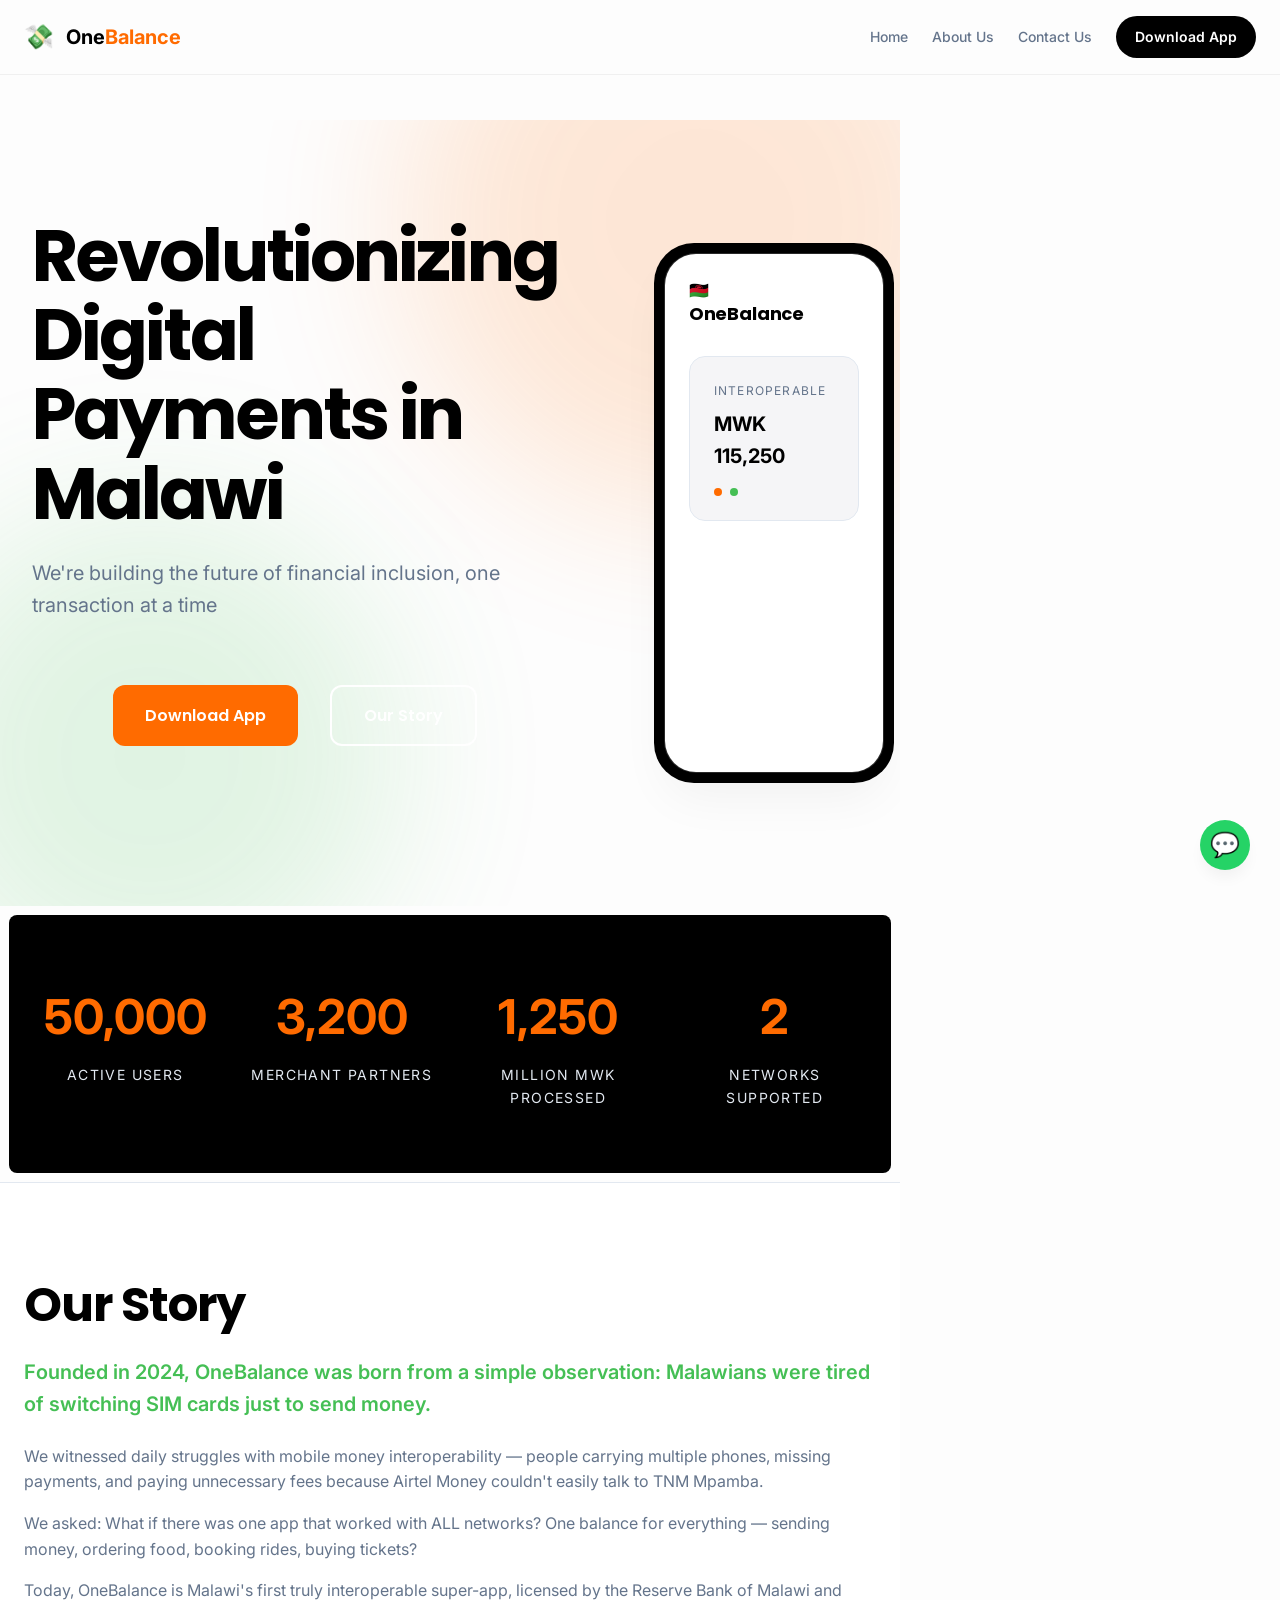
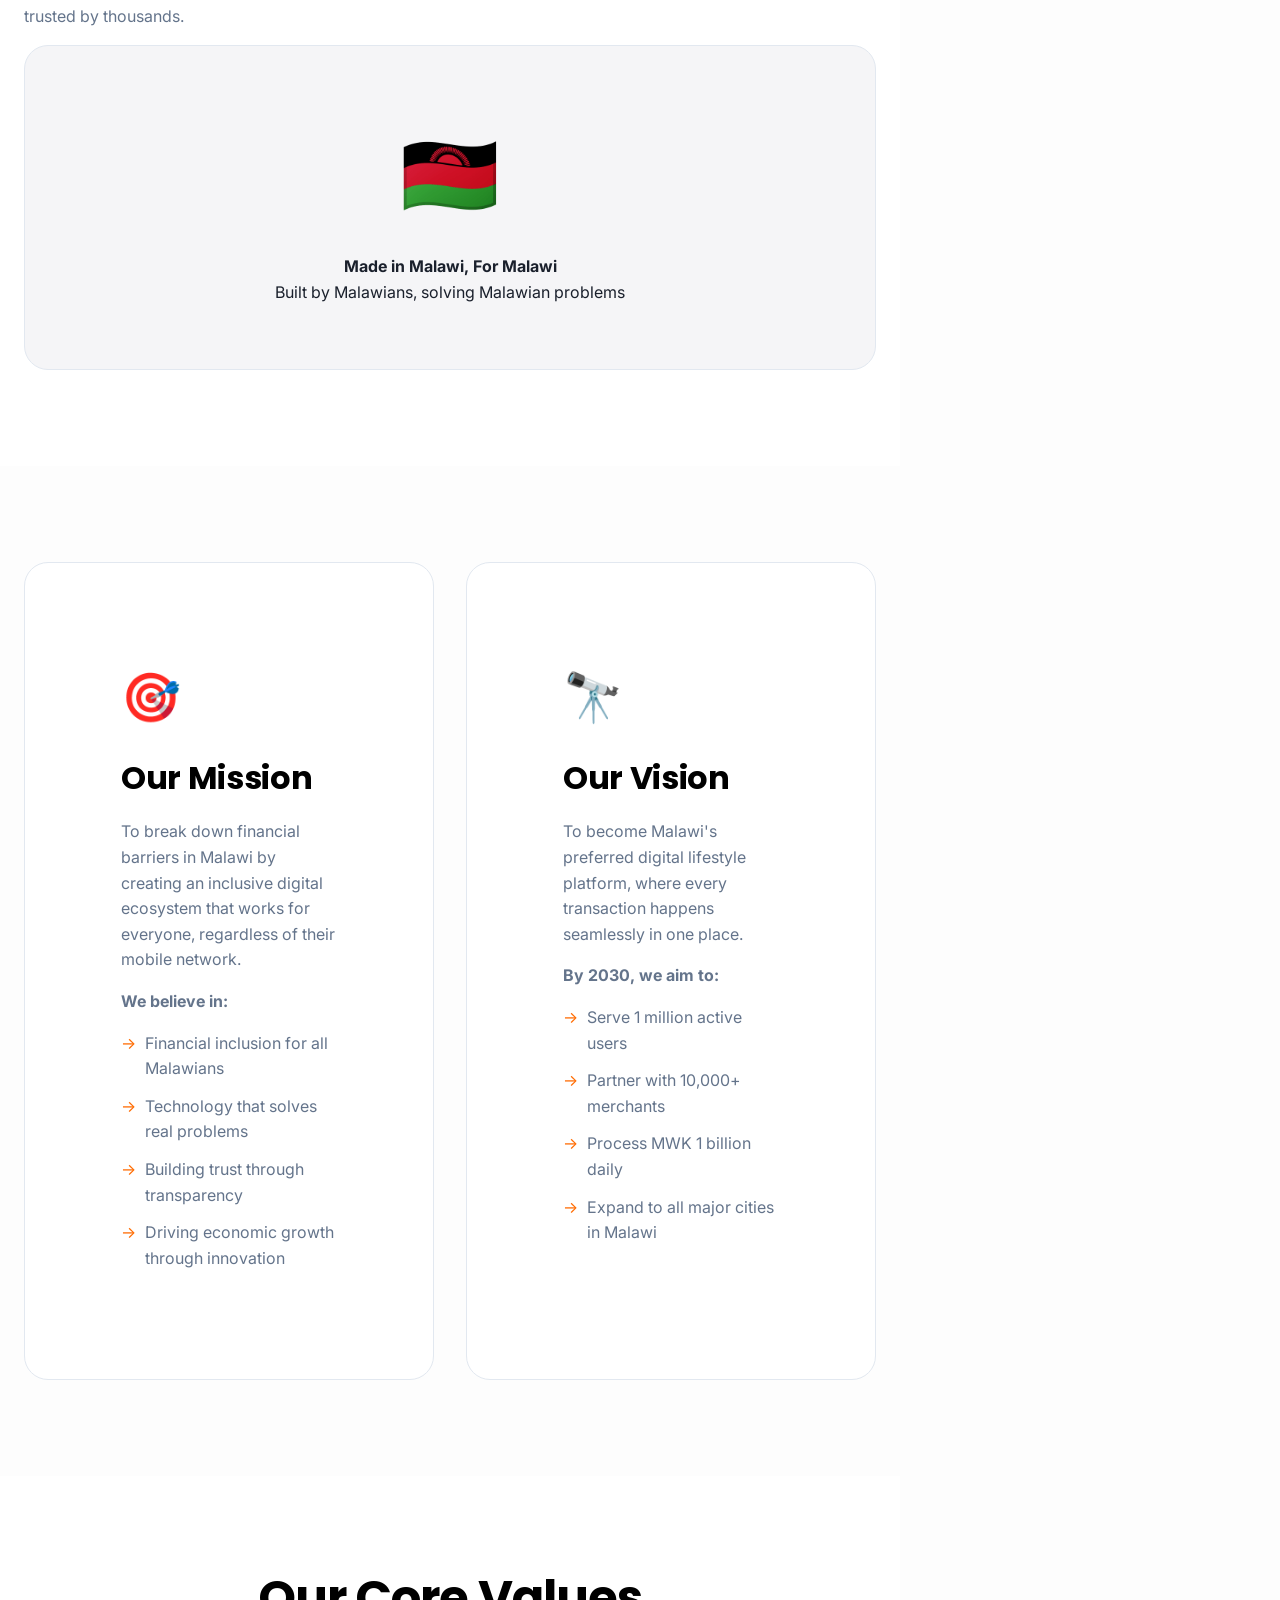
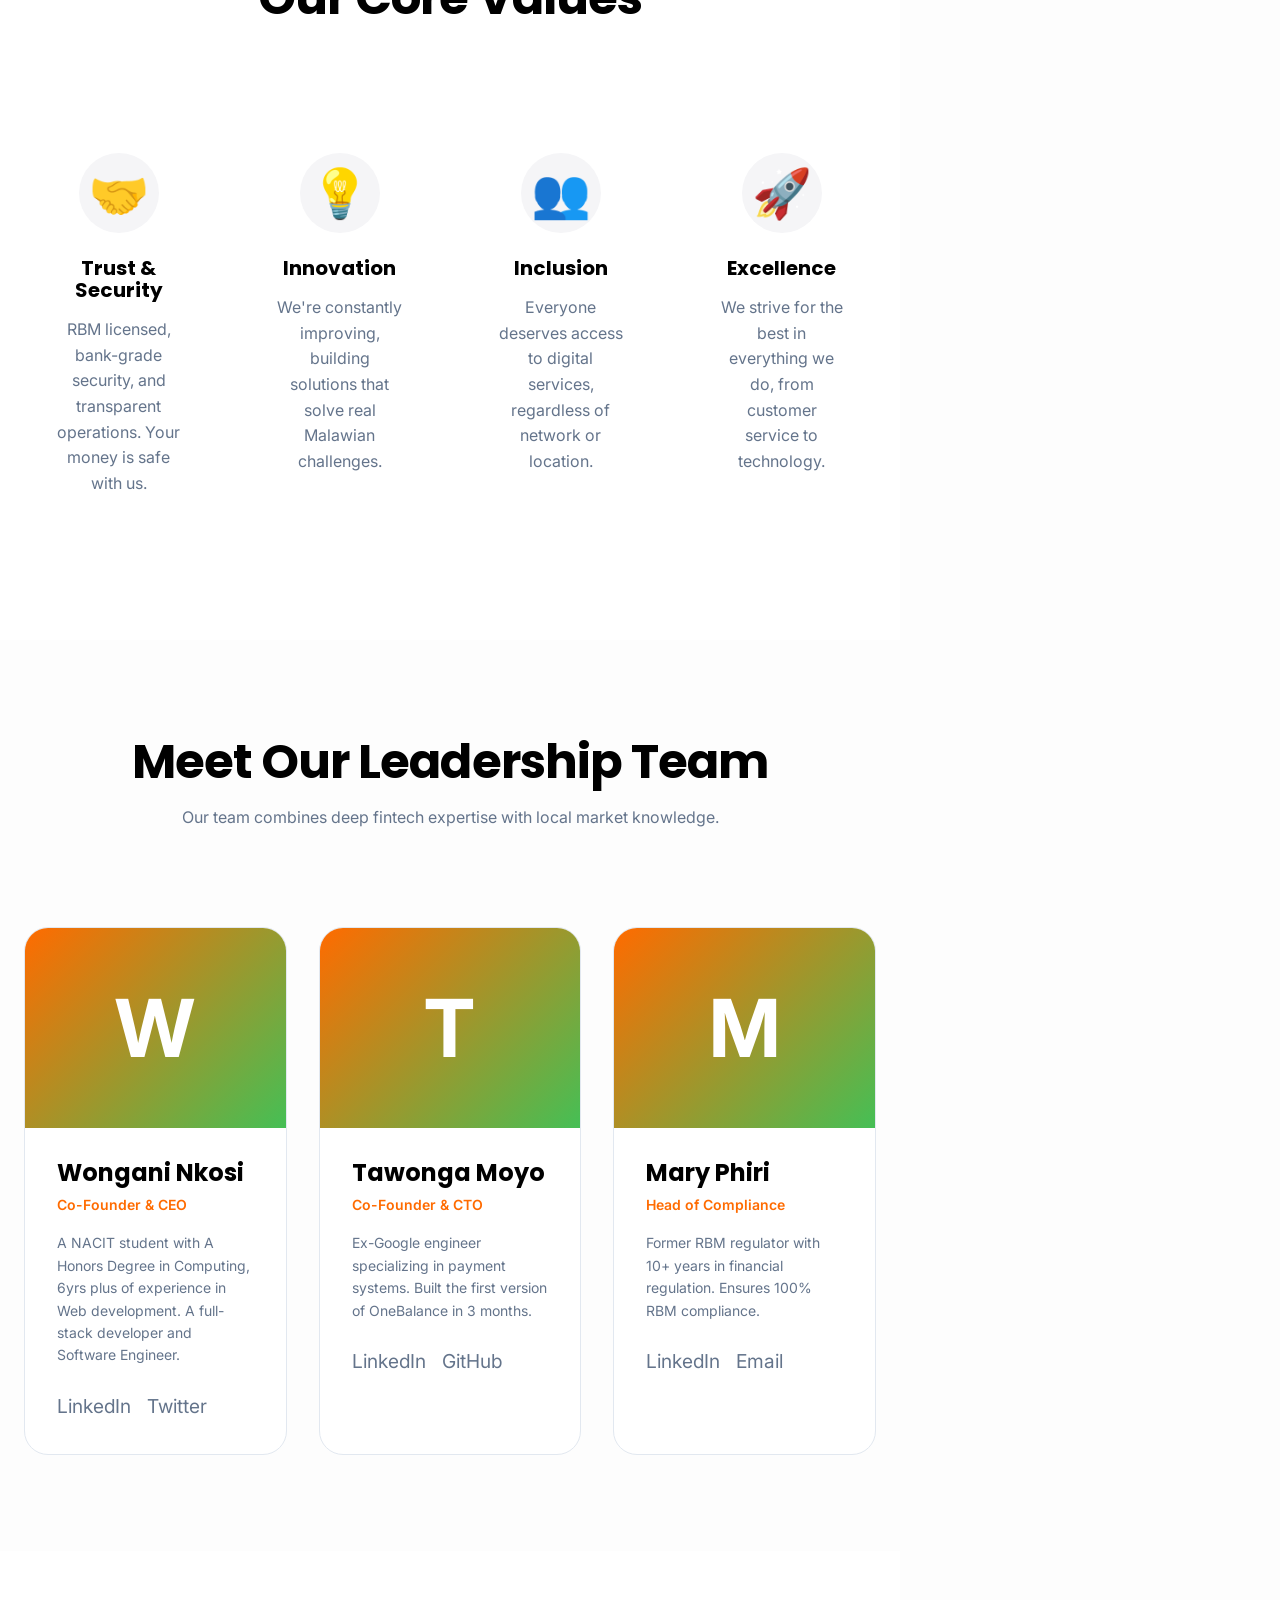
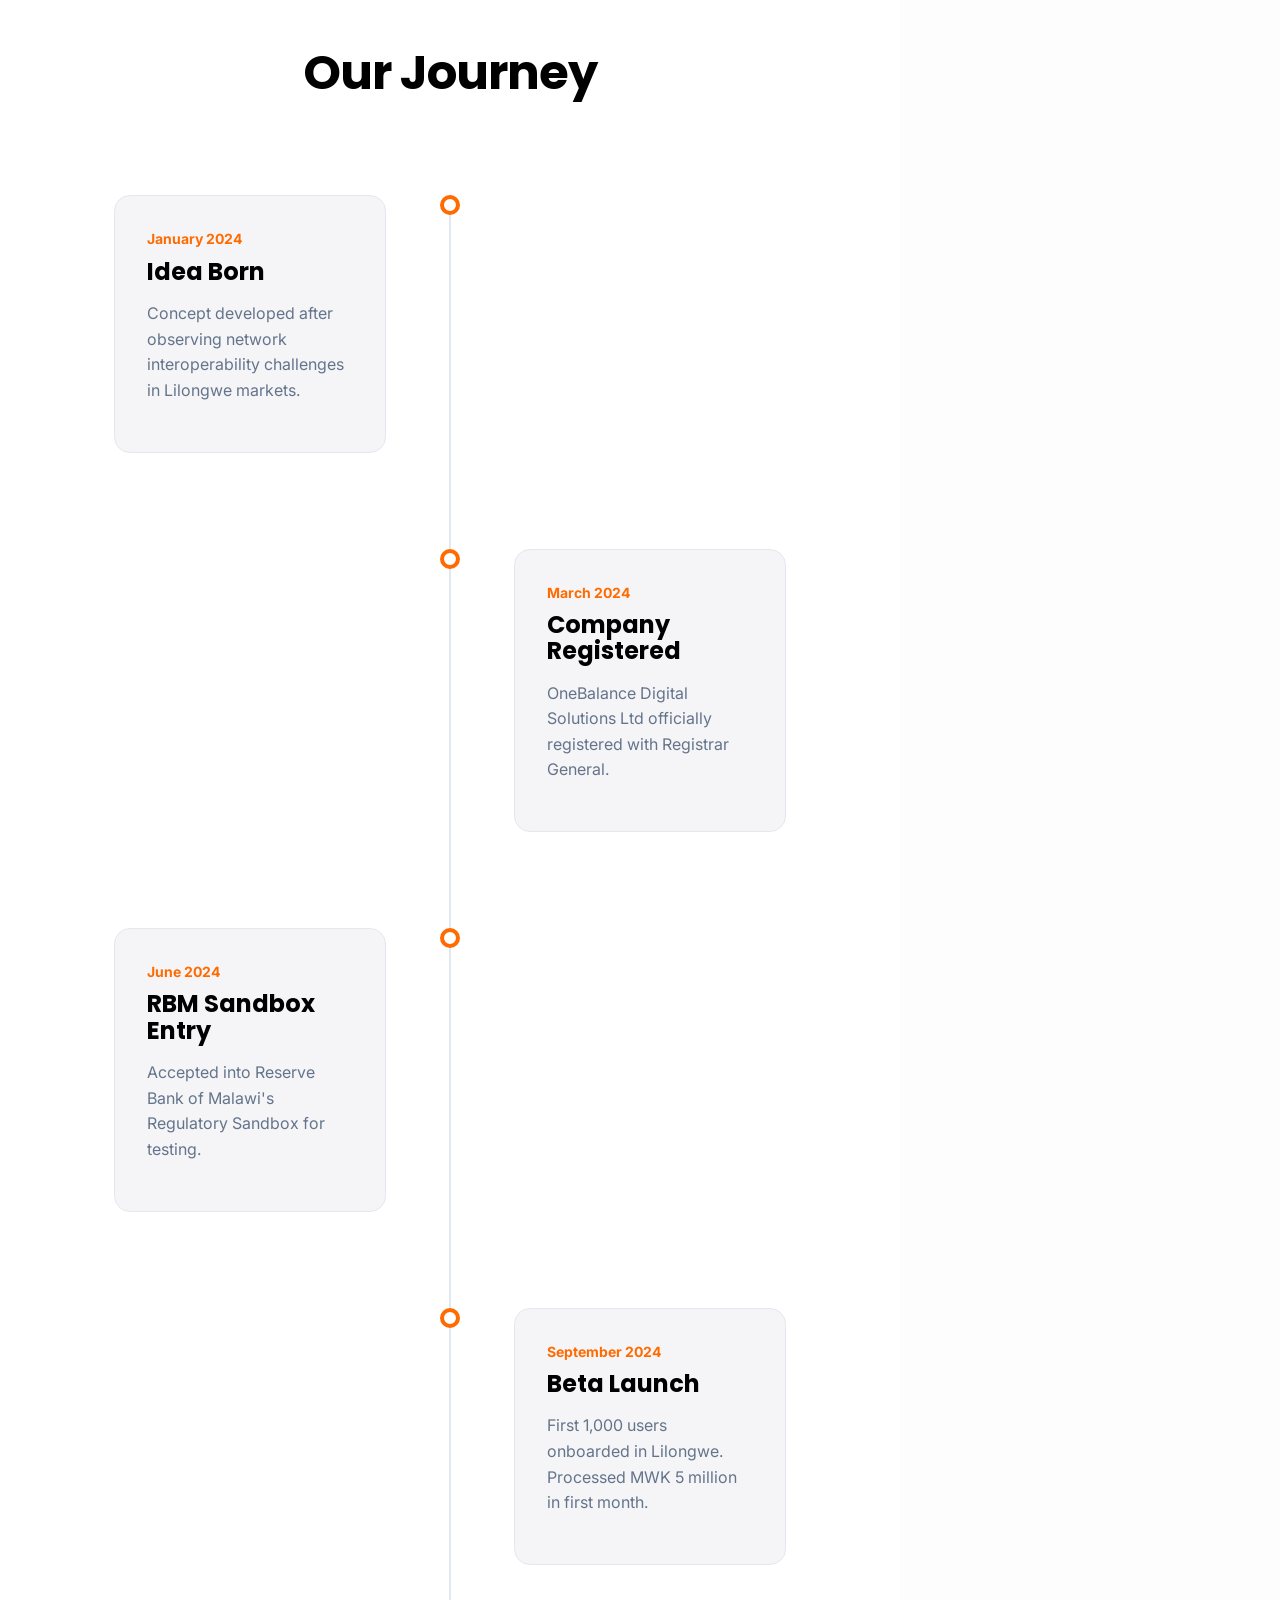
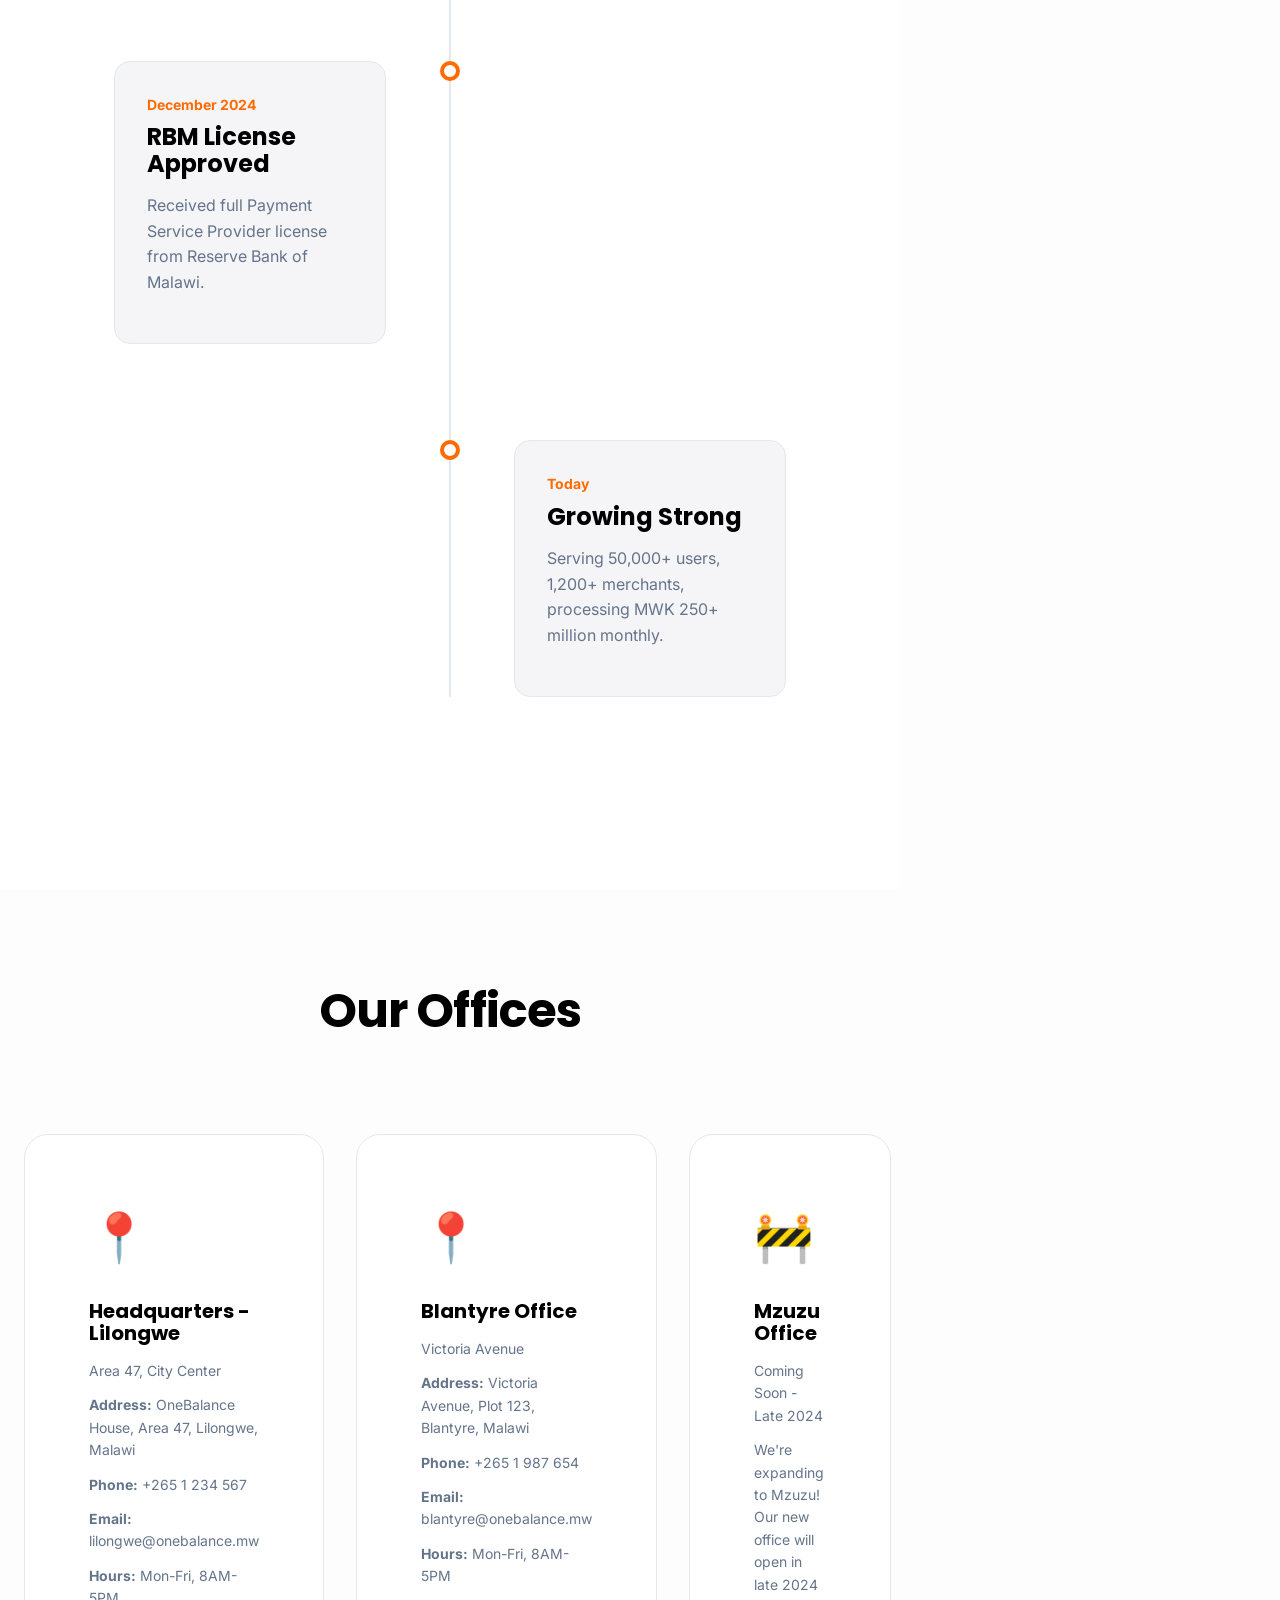
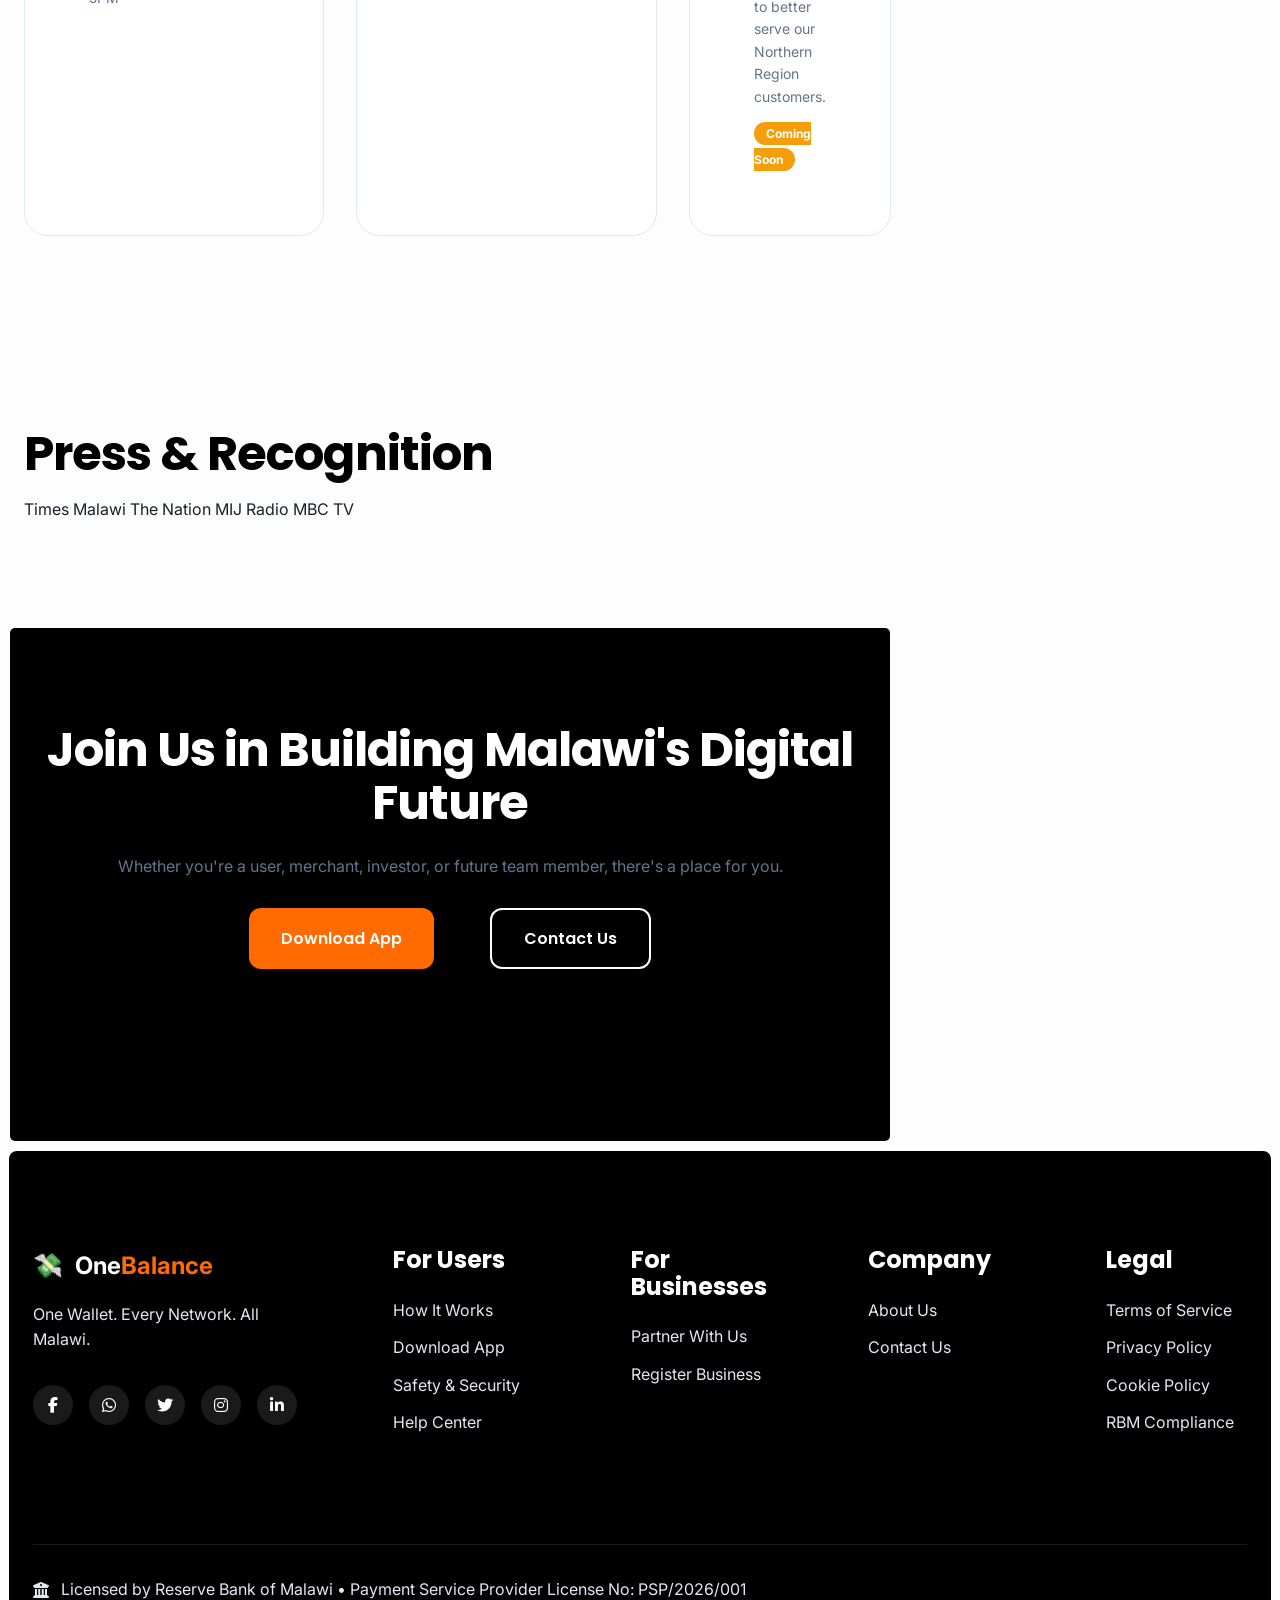
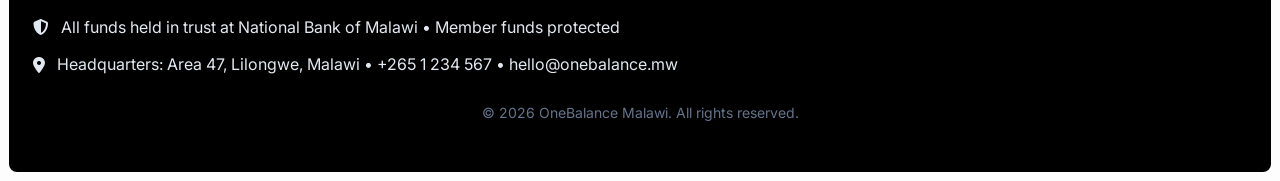
==== commit 89697ab6: "567" ====
--- a/Aboutus.html
+++ b/Aboutus.html
@@ -104,7 +104,8 @@
                 </div>
             </div>
         </section>
-    </main>
+
+        </section>
 
     <!-- Our Story -->
     <section class="story-section" aria-labelledby="story-title">
@@ -376,6 +377,13 @@
         </div>
     </section>
 
+    </main>
+
+    <!-- Floating Actions -->
+    <div class="floating-actions">
+        <a href="https://wa.me/+265995753146?text=Hi%20OneBalance%2C%20I%20have%20a%20question" class="chat-button" target="_blank" aria-label="Chat on WhatsApp">💬</a>
+        <button id="backToTop" class="back-to-top-btn" aria-label="Back to top">↑</button>
+    </div>
 
     <!-- Footer -->
     <footer class="footer">
--- a/css/style.css
+++ b/css/style.css
@@ -441,6 +441,7 @@
     left: 0;
     right: 0;
     background: rgba(253, 253, 253, 0.8);
+    -webkit-backdrop-filter: blur(20px);
     backdrop-filter: blur(20px);
     z-index: 1000;
     padding: var(--spacing-md) 0;
@@ -745,29 +746,60 @@
     color: var(--accent-green);
 }
 
-/* WhatsApp Float */
-.whatsapp-float {
+/* Floating Actions */
+.floating-actions {
     position: fixed;
-    bottom: var(--spacing-xl);
-    right: var(--spacing-xl);
-    background: #25D366;
-    color: white;
+    bottom: 30px;
+    right: 30px;
+    display: flex;
+    flex-direction: column;
+    gap: var(--spacing-sm);
+    z-index: 1000;
+}
+
+.chat-button, .back-to-top-btn, .print-button {
     width: 50px;
     height: 50px;
     border-radius: var(--radius-full);
     display: flex;
     align-items: center;
     justify-content: center;
-    font-size: var(--font-size-3xl);
+    font-size: 1.5rem;
+    cursor: pointer;
+    transition: all var(--transition-normal);
+    border: none !important;
+    box-shadow: var(--shadow-lg);
     text-decoration: none;
-    box-shadow: var(--shadow-lg);
-    z-index: 1000;
-    transition: all var(--transition-fast);
-}
-
-.whatsapp-float:hover {
+    color: var(--white);
+    margin: 0 !important;
+}
+
+.chat-button {
+    background: #25D366;
+}
+
+.back-to-top-btn {
+    background: var(--dark);
+    display: none; /* Controlled by JS */
+}
+
+.back-to-top-btn.show {
+    display: flex;
+    animation: fadeIn 0.3s ease;
+}
+
+.print-button {
+    background: var(--accent-orange);
+}
+
+.chat-button:hover, .back-to-top-btn:hover, .print-button:hover {
     transform: scale(1.1);
     box-shadow: var(--shadow-xl);
+}
+
+@keyframes fadeIn {
+    from { opacity: 0; transform: translateY(10px); }
+    to { opacity: 1; transform: translateY(0); }
 }
 
 /* Stats Section */
--- a/css/about.css
+++ b/css/about.css
@@ -462,6 +462,8 @@
     background: var(--dark);
     color: var(--white);
     text-align: center;
+    margin: 10px;
+    border-radius: 5px;
 }
 
 .cta-section h2 {
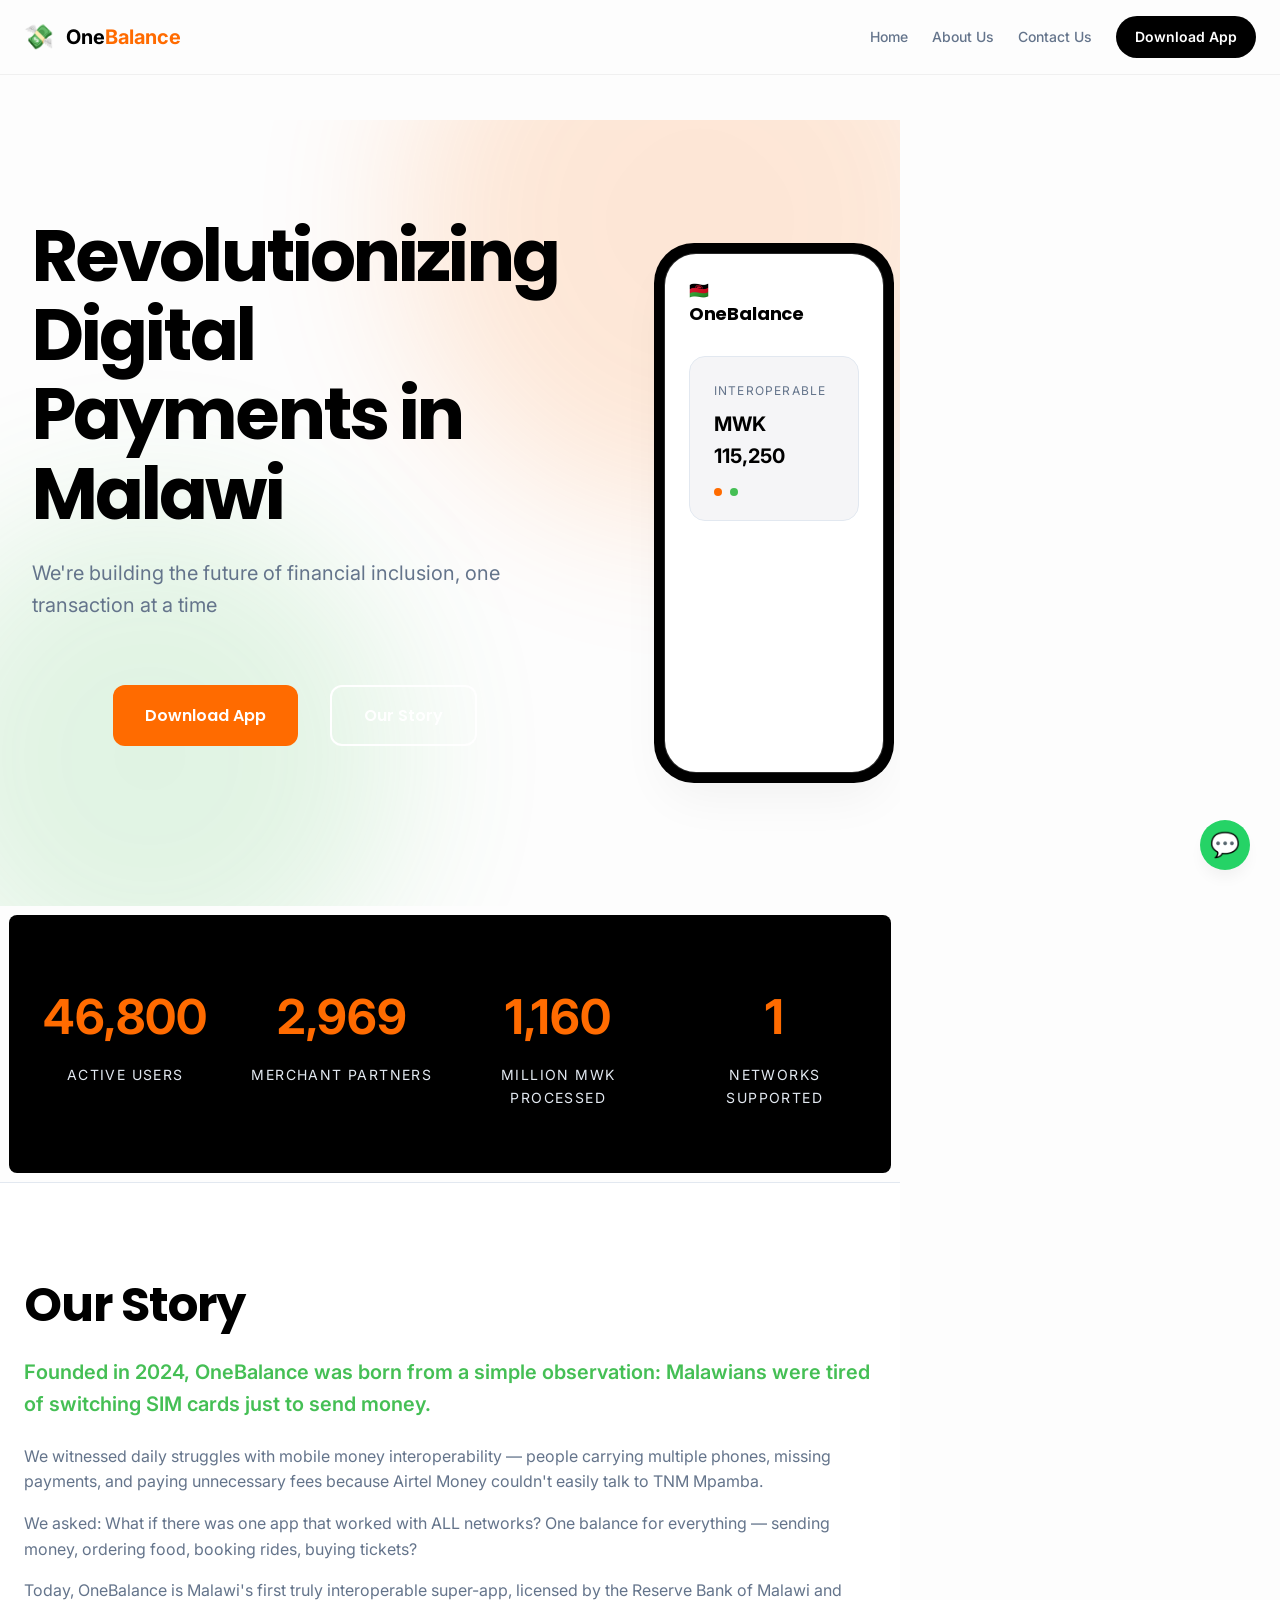
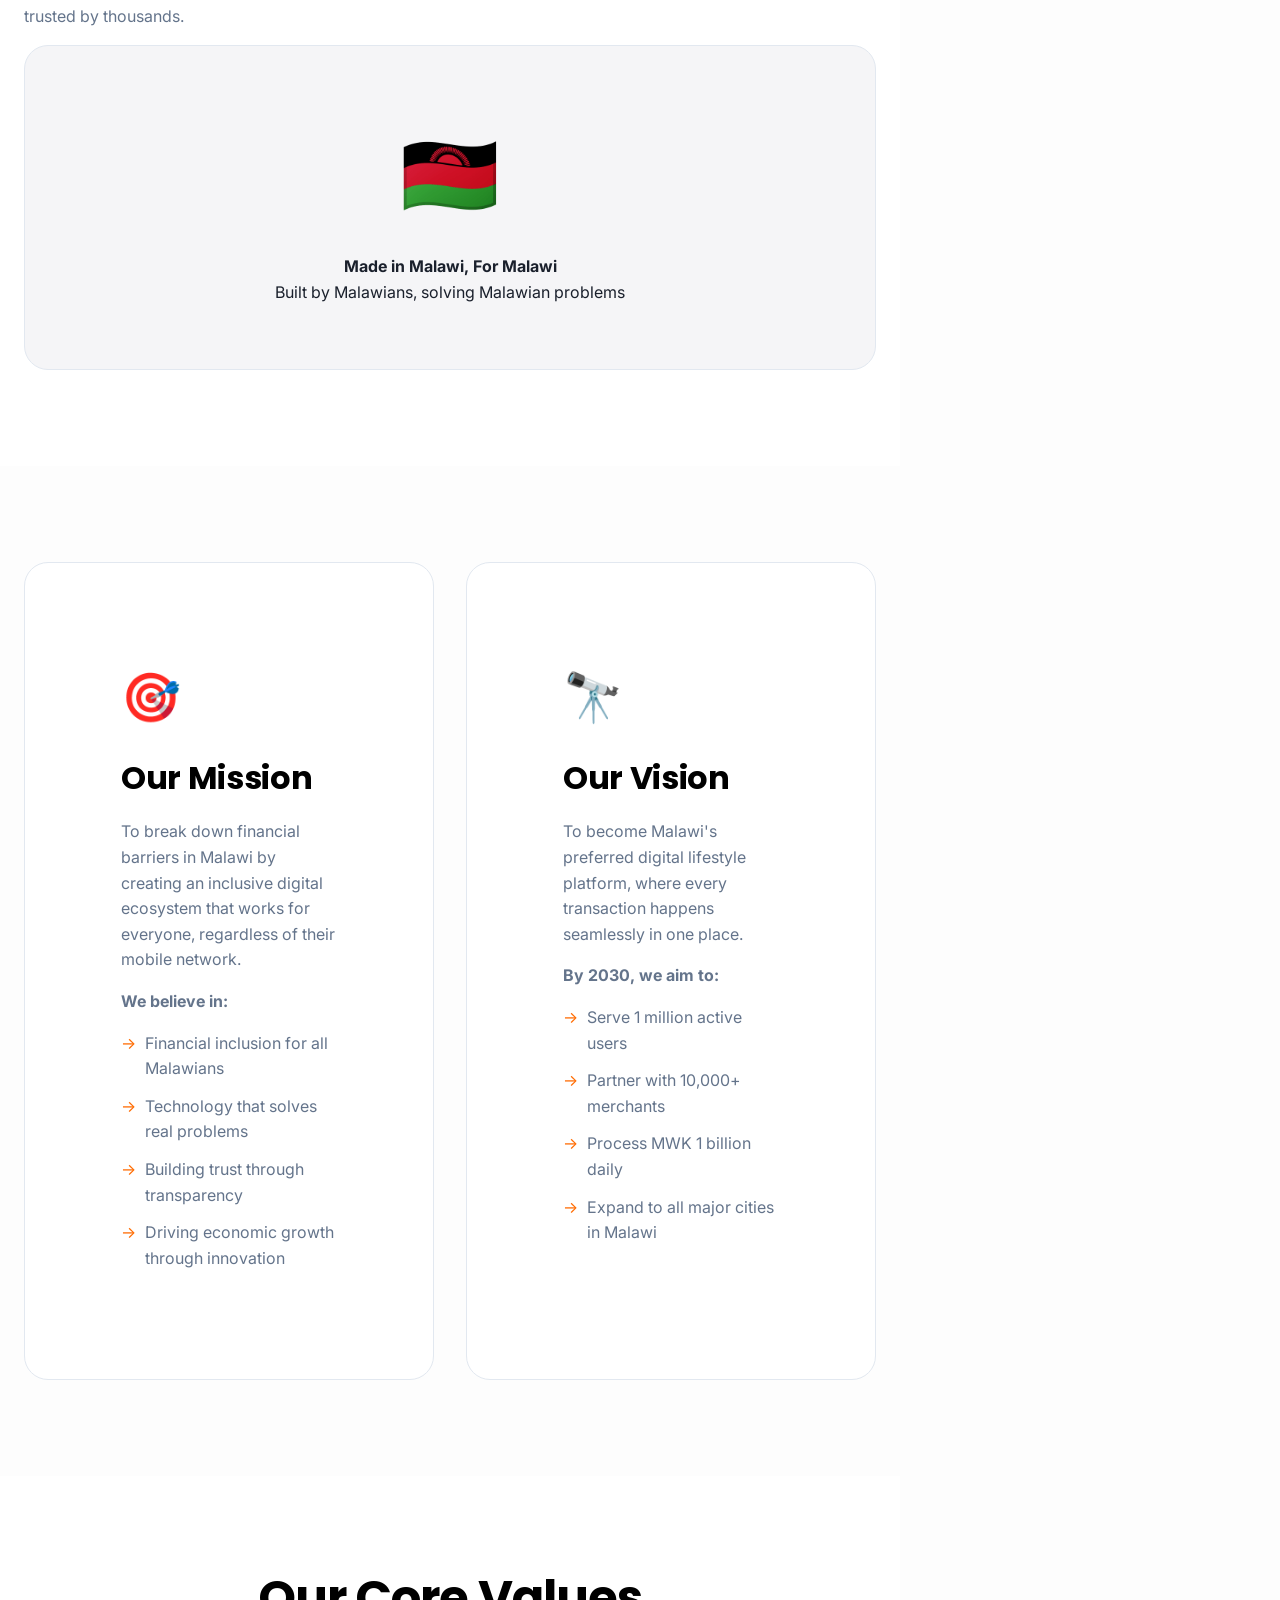
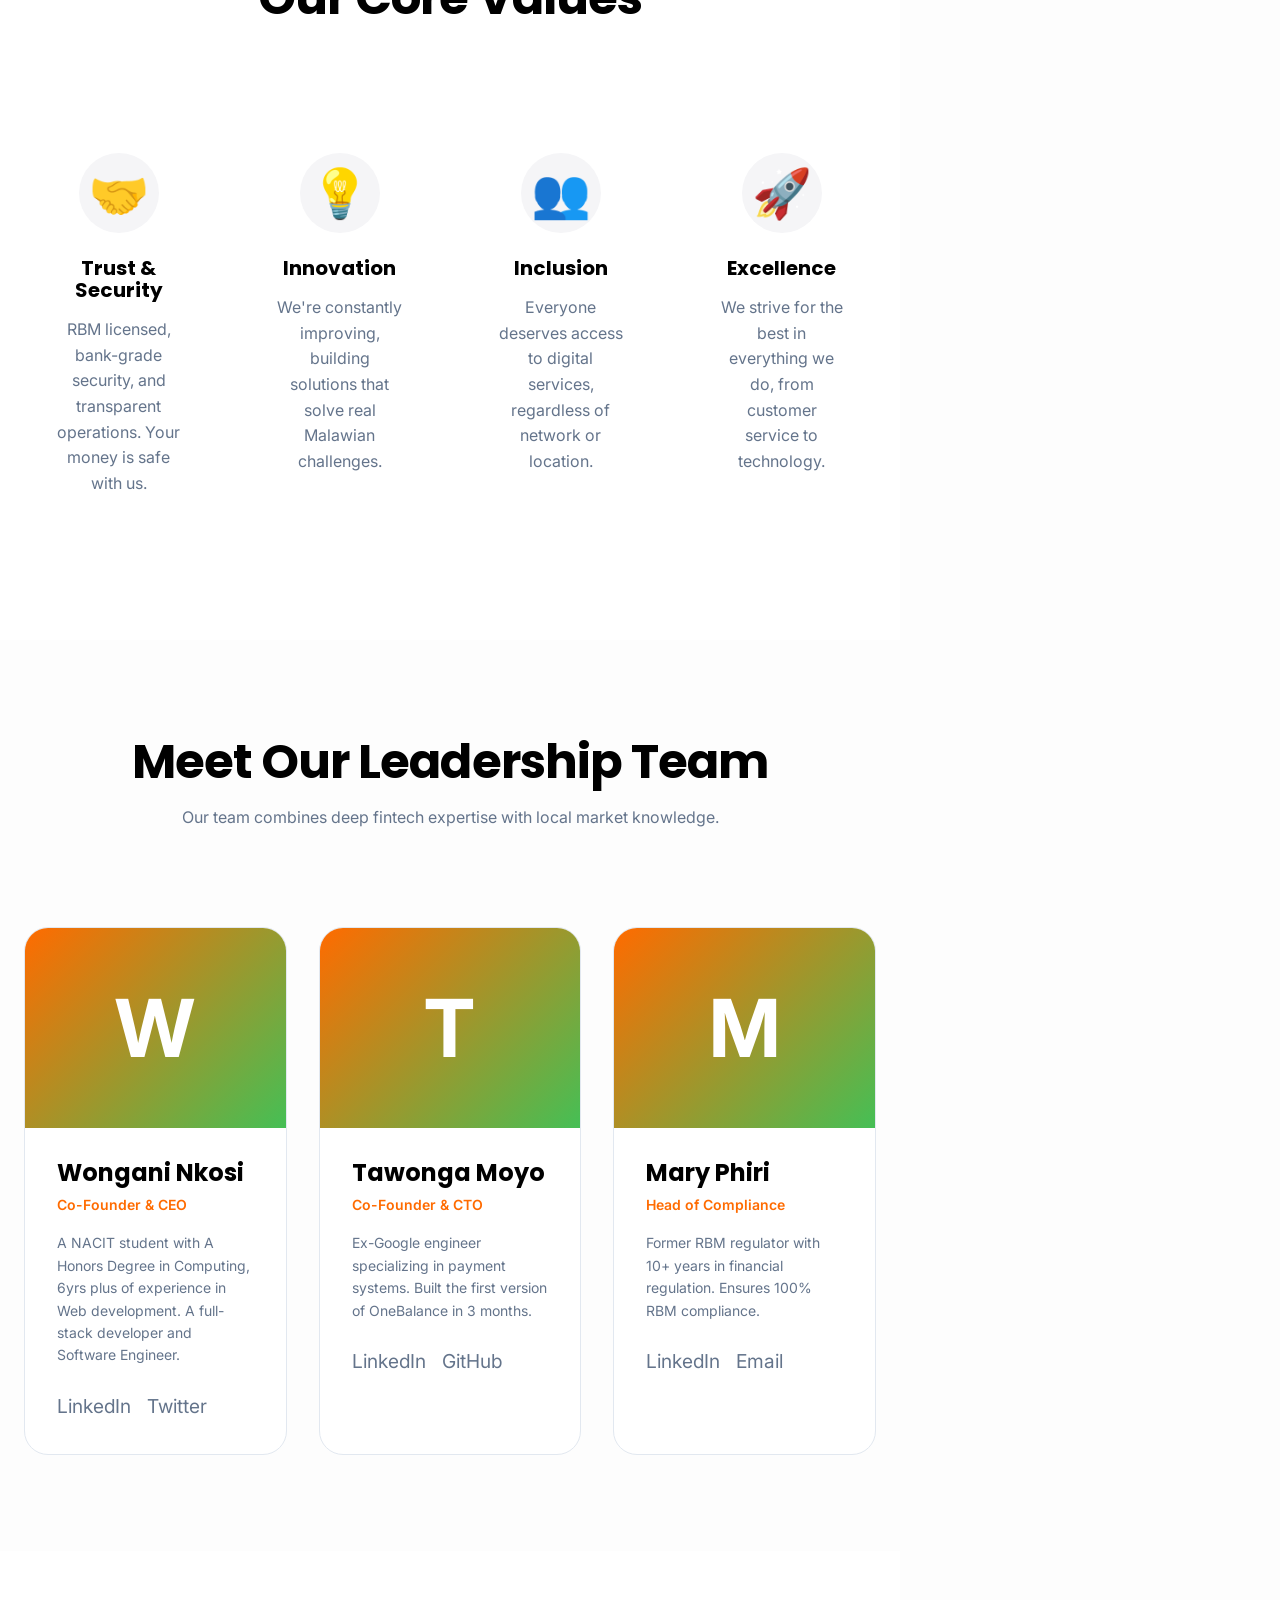
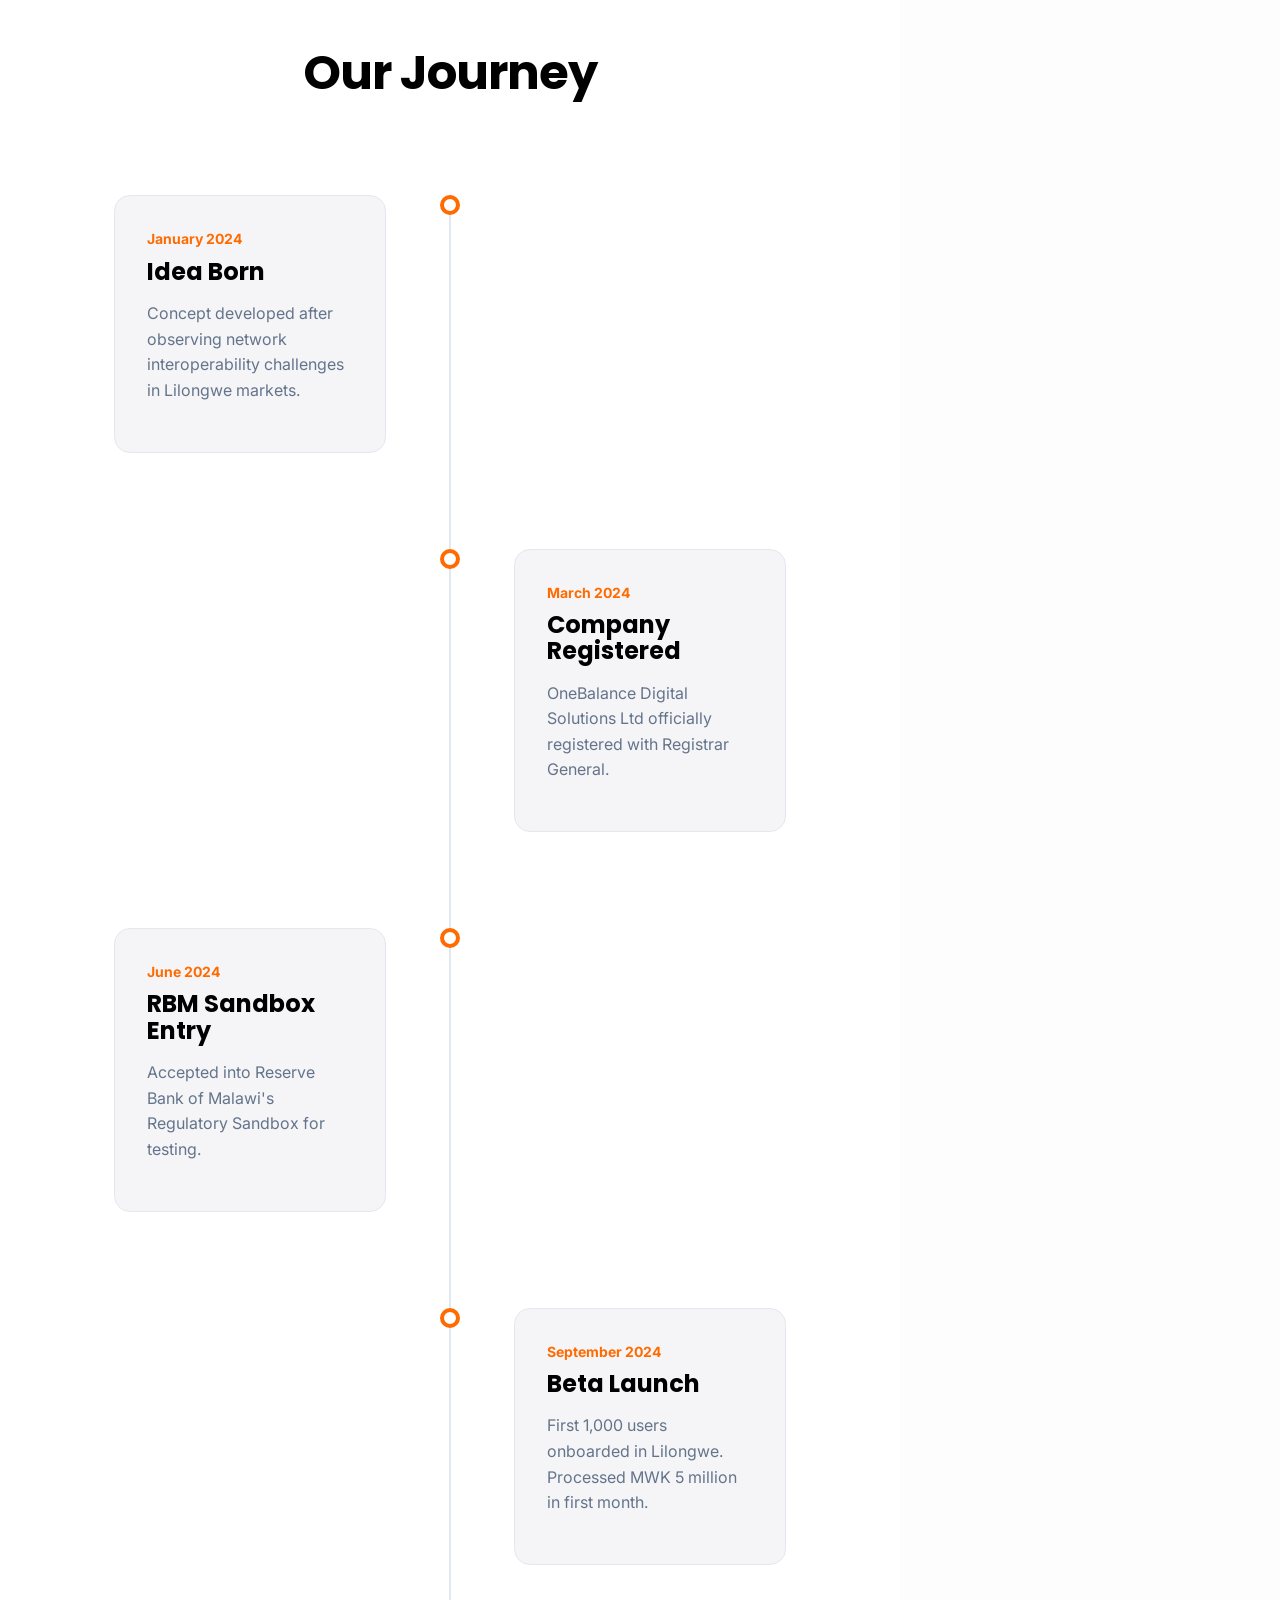
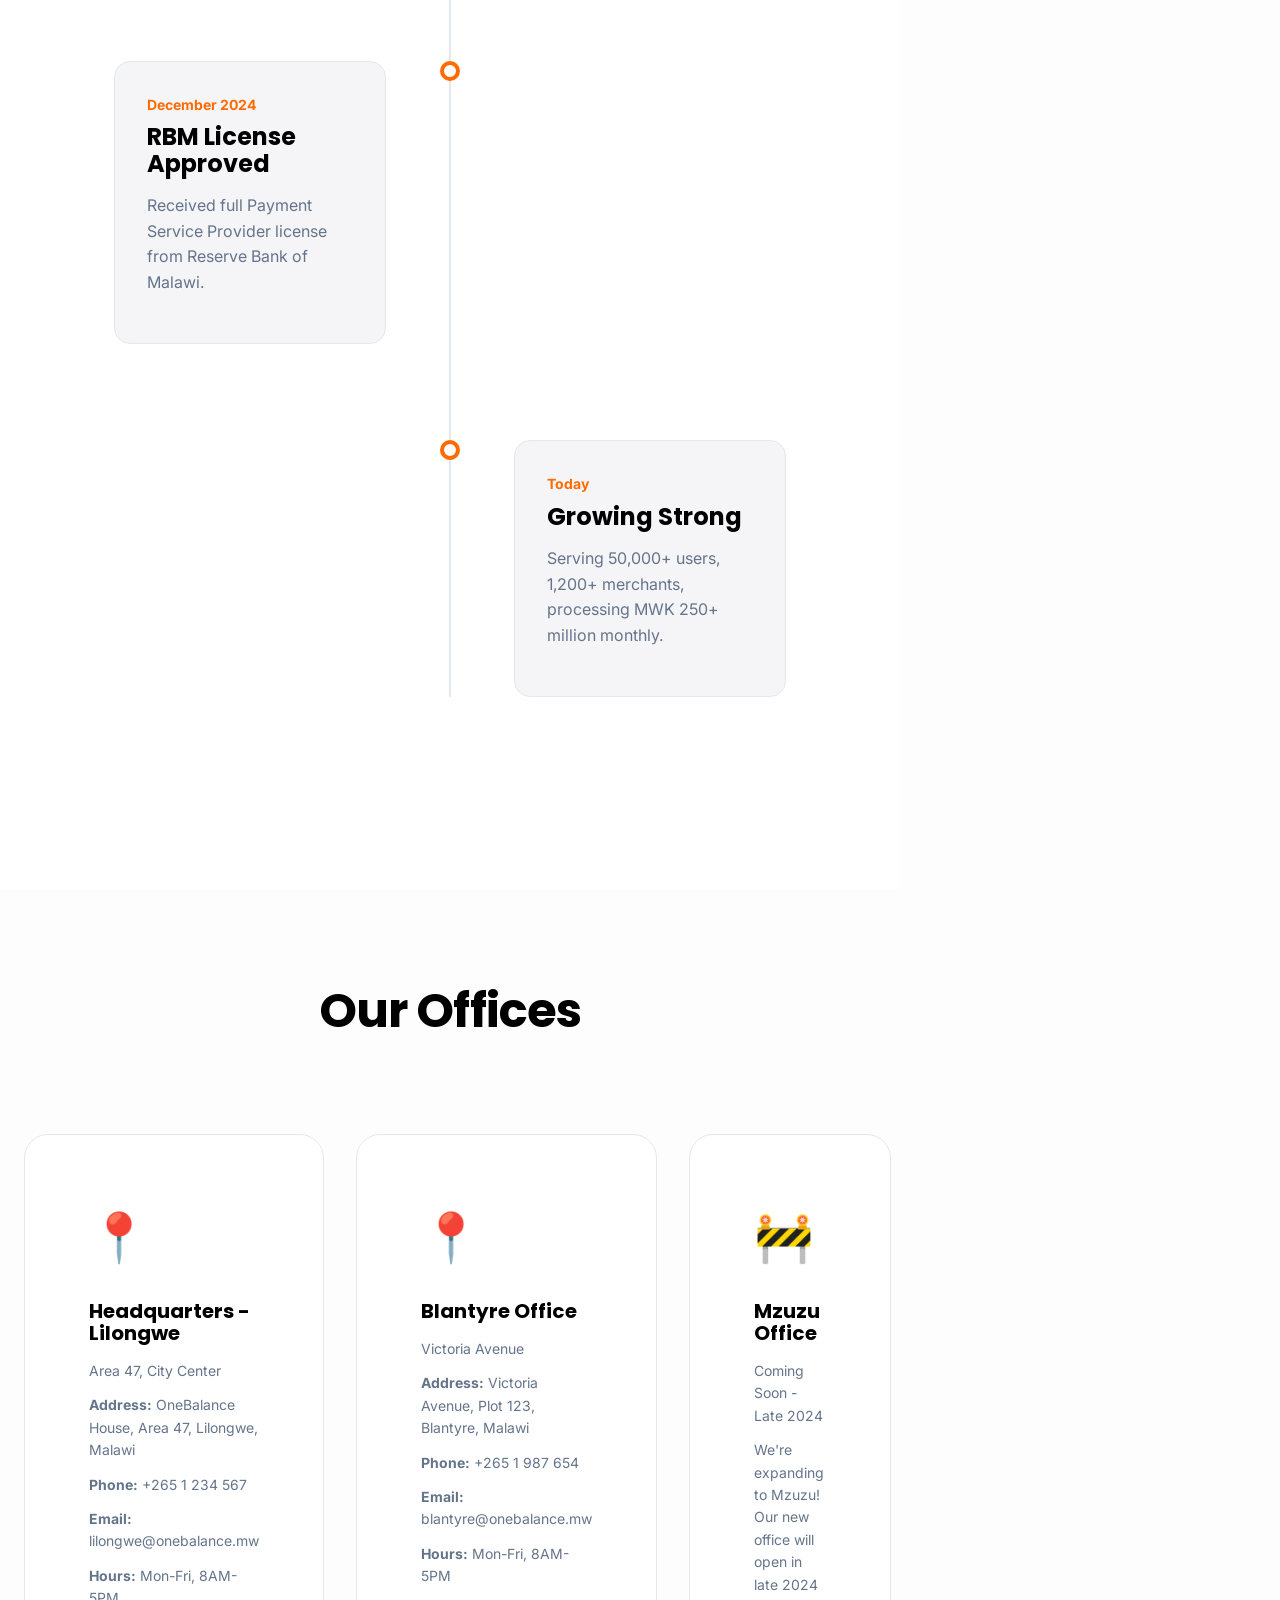
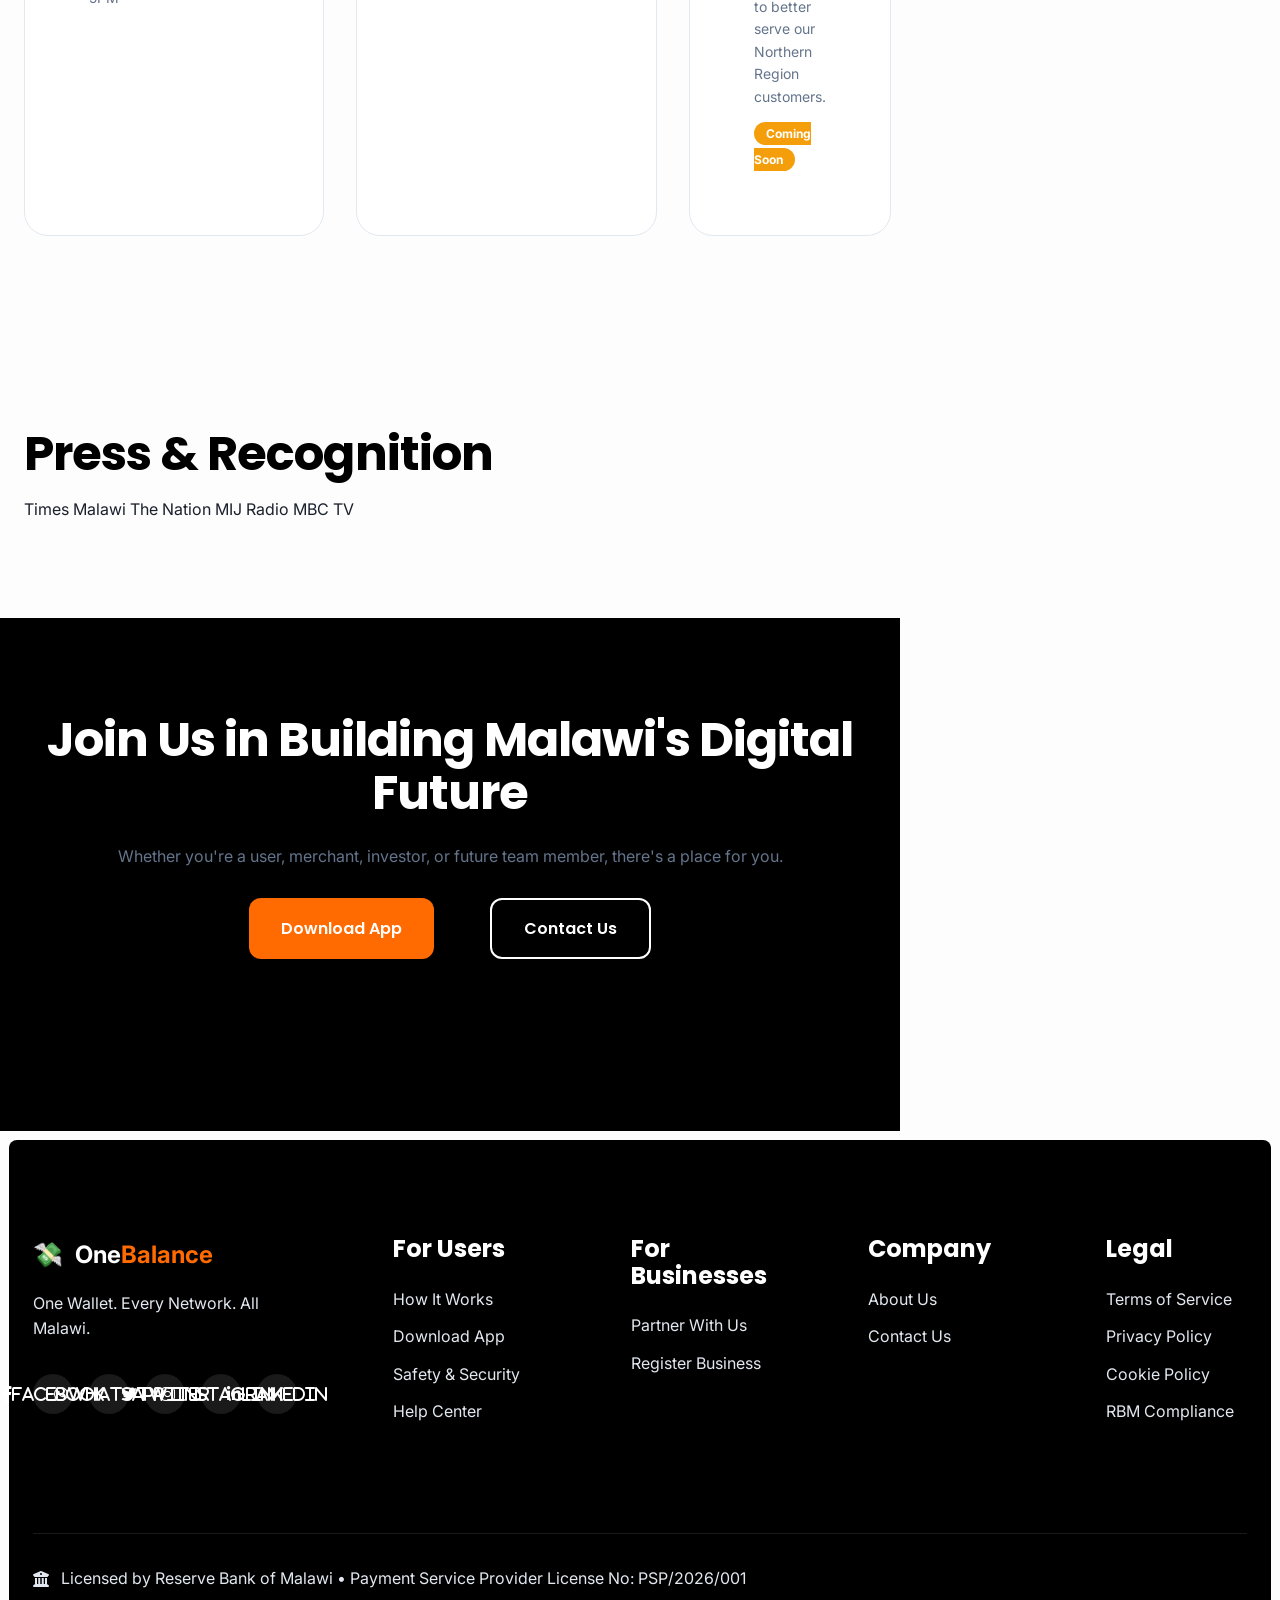
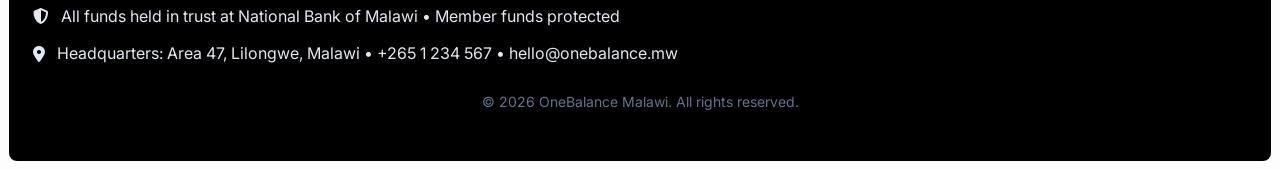
==== commit 74105f41: "links" ====
--- a/Aboutus.html
+++ b/Aboutus.html
@@ -401,19 +401,19 @@
 
             <div class="footer-social">
               <a href="#" class="social-link">
-                <i class="fab fa-facebook-f"></i>
+                <i class="fab fa-facebook-f">facebook</i>
               </a>
               <a href="#" class="social-link">
-                <i class="fab fa-whatsapp"></i>
+                <i class="fab fa-whatsapp">whatsapp</i>
               </a>
               <a href="#" class="social-link">
-                <i class="fab fa-twitter"></i>
+                <i class="fab fa-twitter">twiter</i>
               </a>
               <a href="#" class="social-link">
-                <i class="fab fa-instagram"></i>
+                <i class="fab fa-instagram">instagram</i>
               </a>
               <a href="#" class="social-link">
-                <i class="fab fa-linkedin-in"></i>
+                <i class="fab fa-linkedin-in">linkedin</i>
               </a>
             </div>
           </div>
--- a/css/about.css
+++ b/css/about.css
@@ -13,15 +13,6 @@
     overflow: hidden;
     background-color: var(--bg-light);
 }
-
-/* .about-hero-container {
-    display: grid;
-    grid-template-columns: 4fr 2fr;
-    gap: var(--spacing-3xl);
-    align-items: center;
-    position: relative;
-    z-index: 1;
-} */
 
 .about-hero-container {
     display: grid;
@@ -30,7 +21,7 @@
     align-items: center;
     position: relative;
     z-index: 1;
-    max-width: 1400px; /* Increased max-width to use more of the screen */
+    max-width: 100%;
     margin: 0 auto;
     padding: 0 var(--spacing-xl);
 }
@@ -462,8 +453,9 @@
     background: var(--dark);
     color: var(--white);
     text-align: center;
-    margin: 10px;
-    border-radius: 5px;
+    margin: 0 auto;
+    border-radius: 0;
+    width: 100%;
 }
 
 .cta-section h2 {
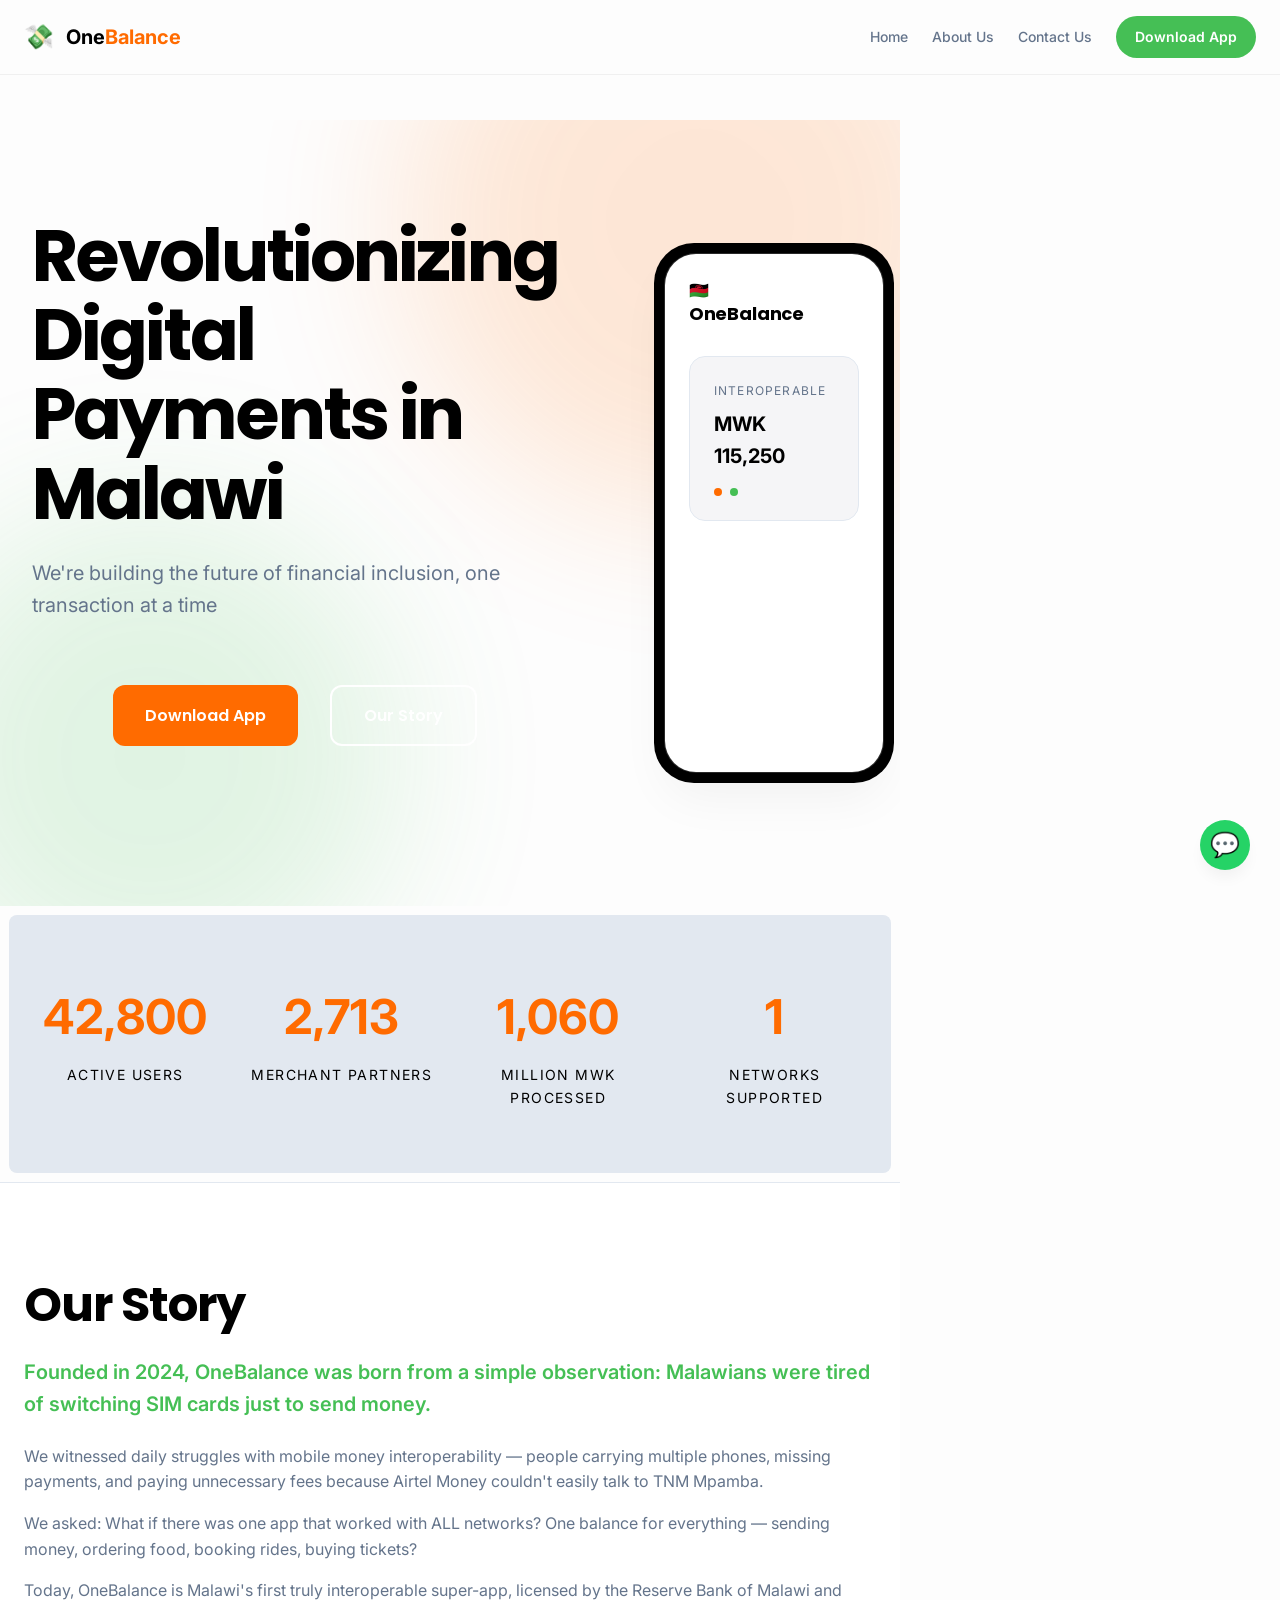
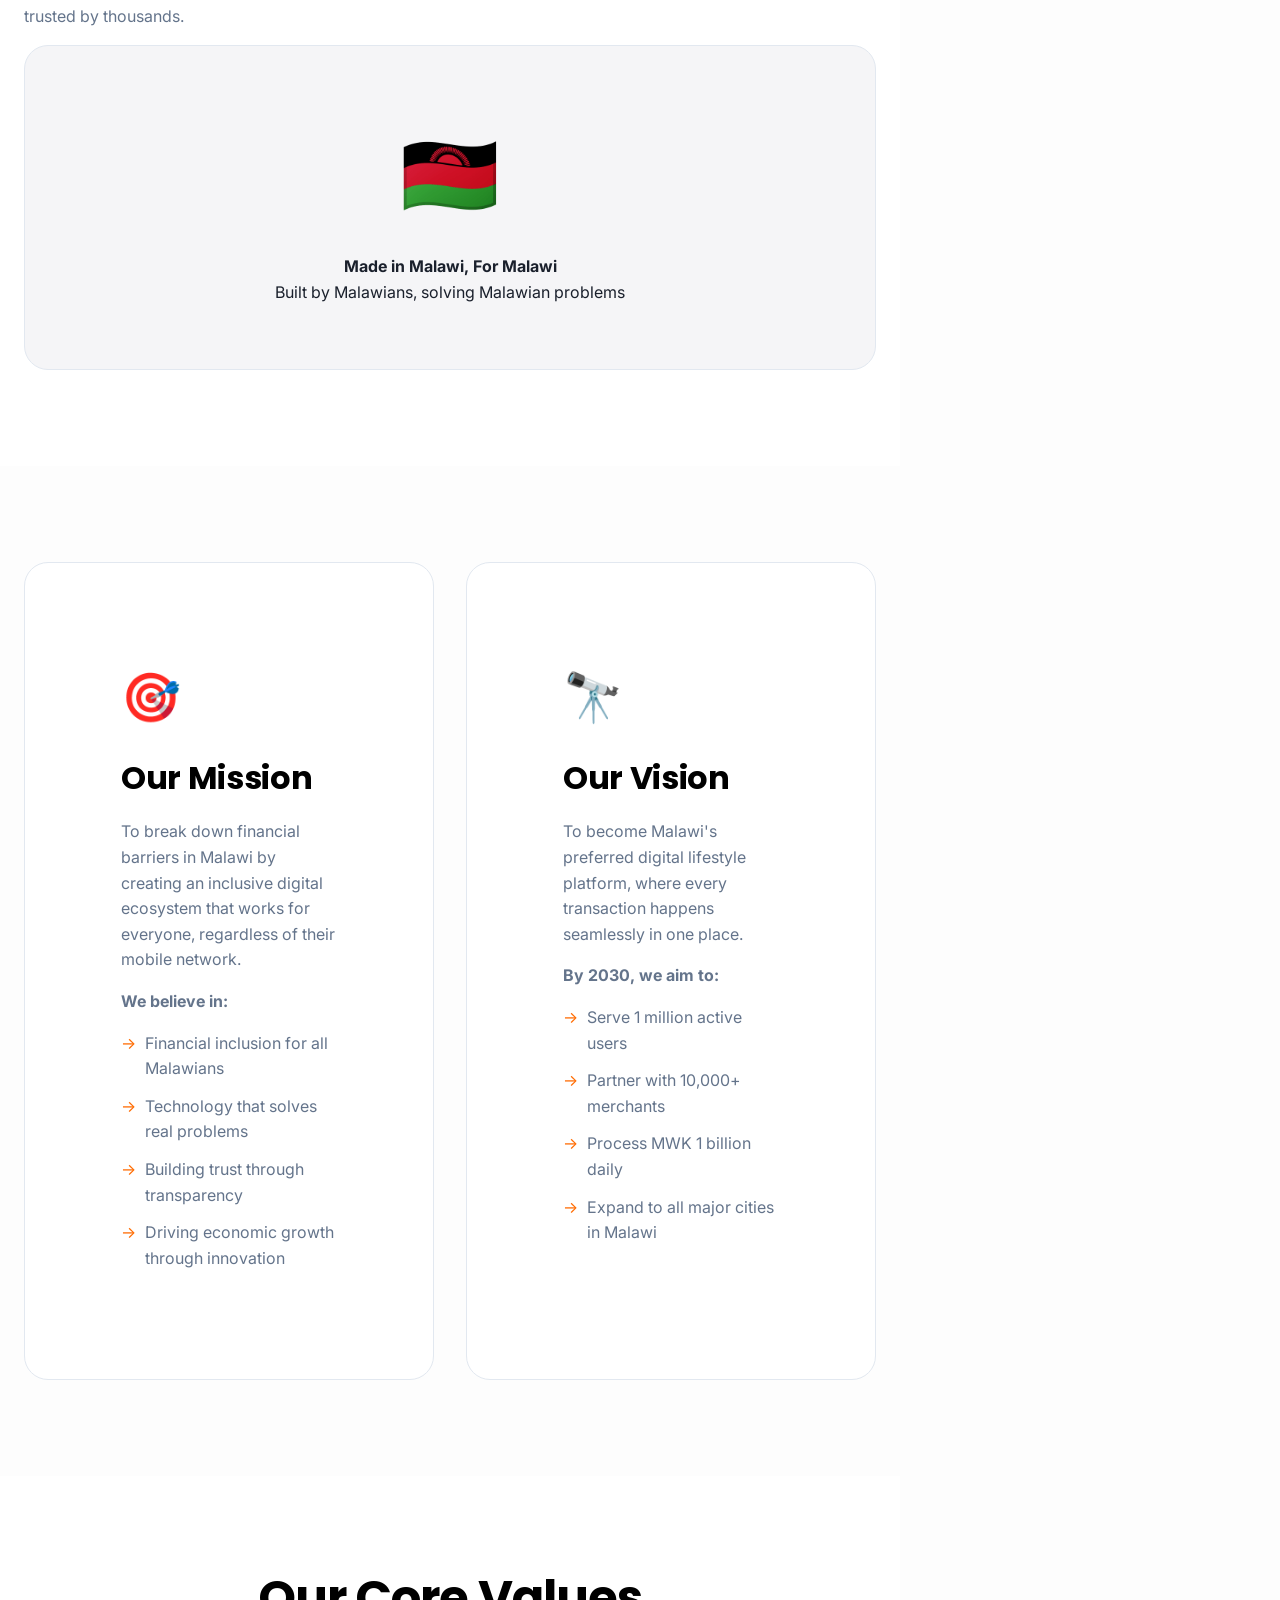
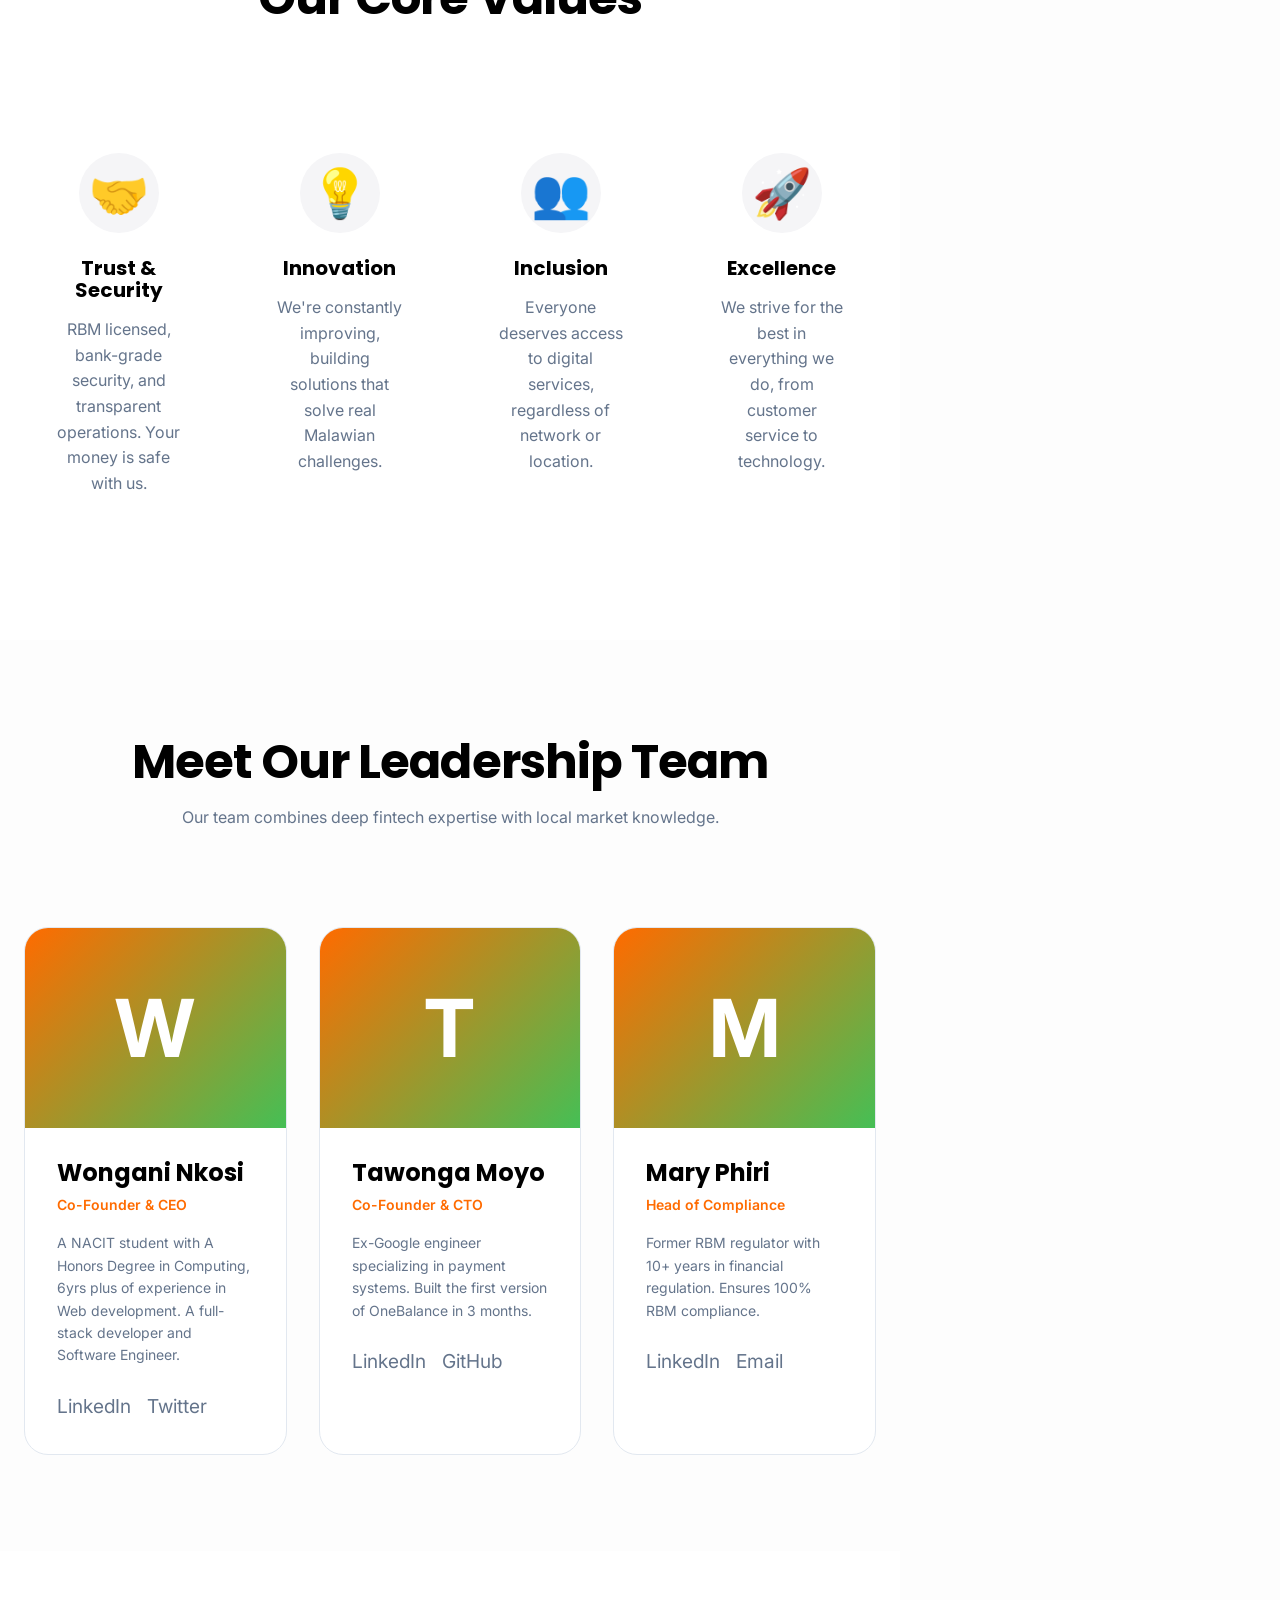
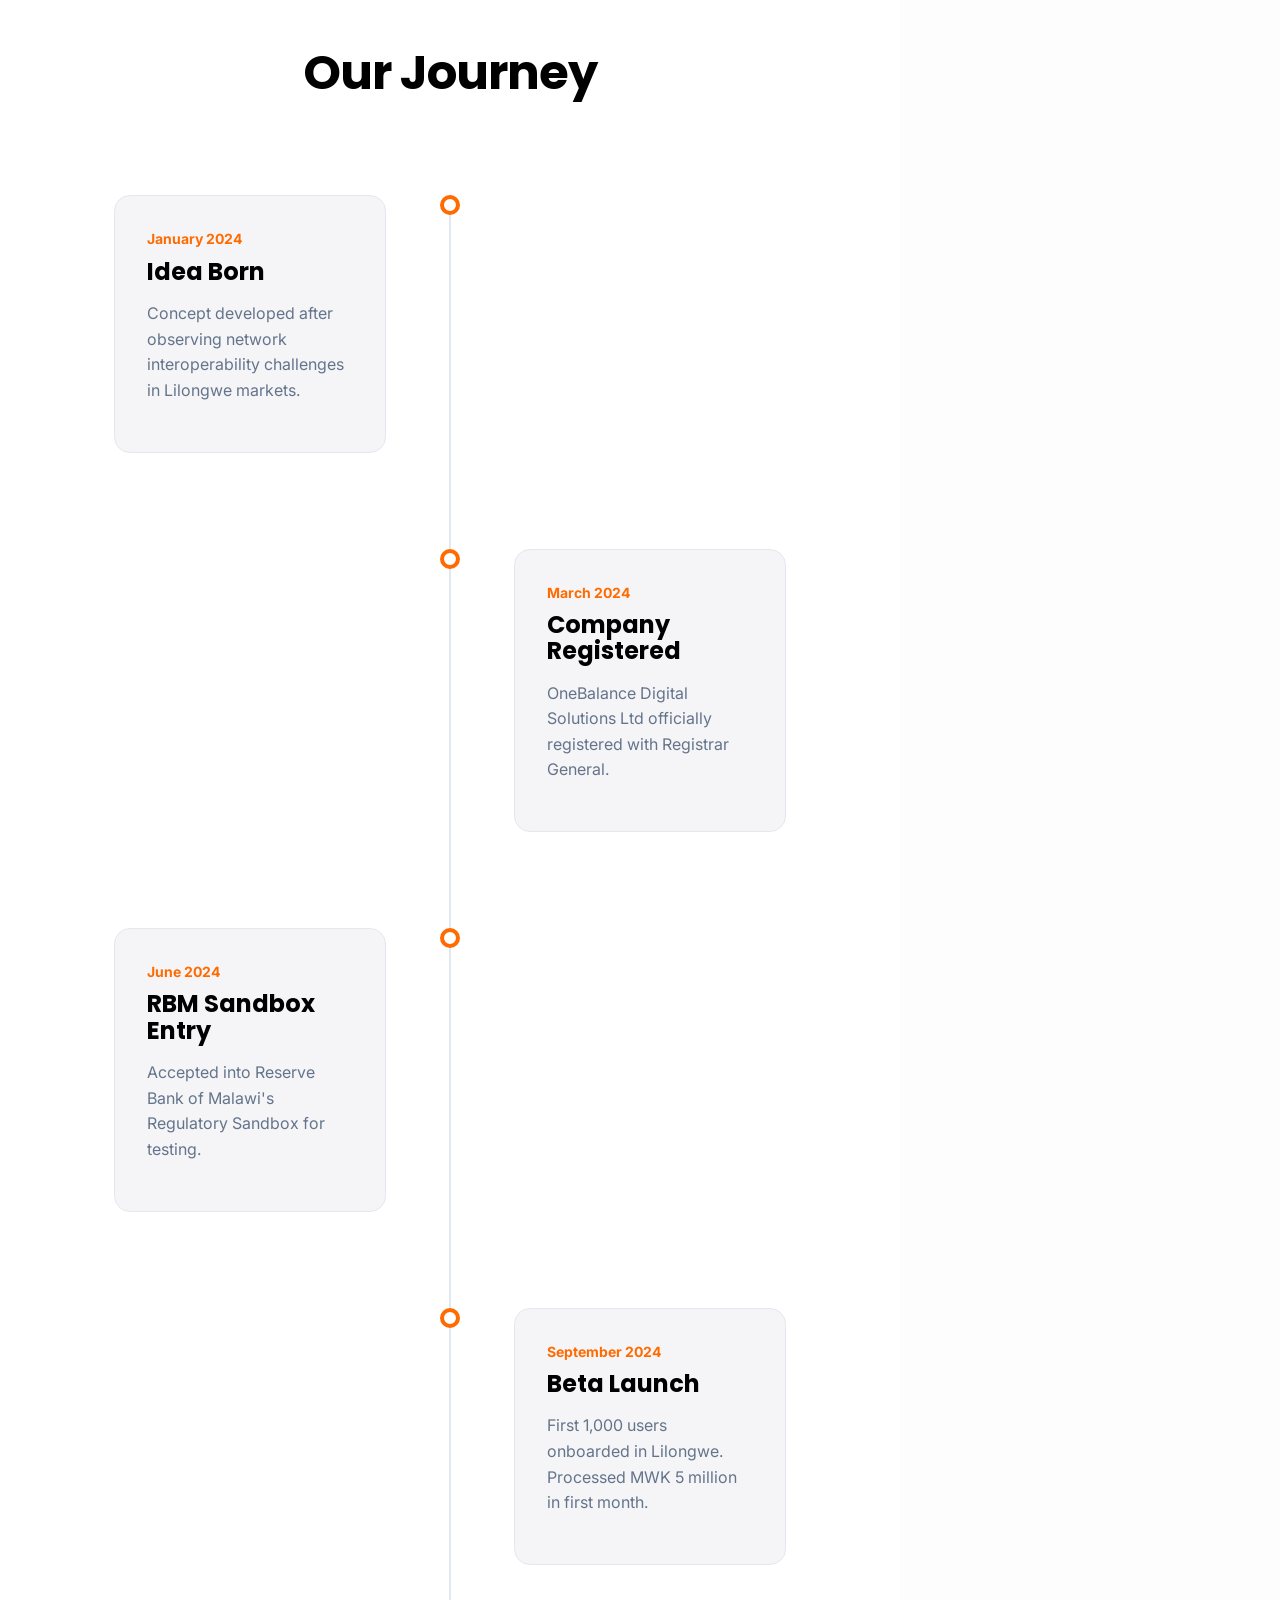
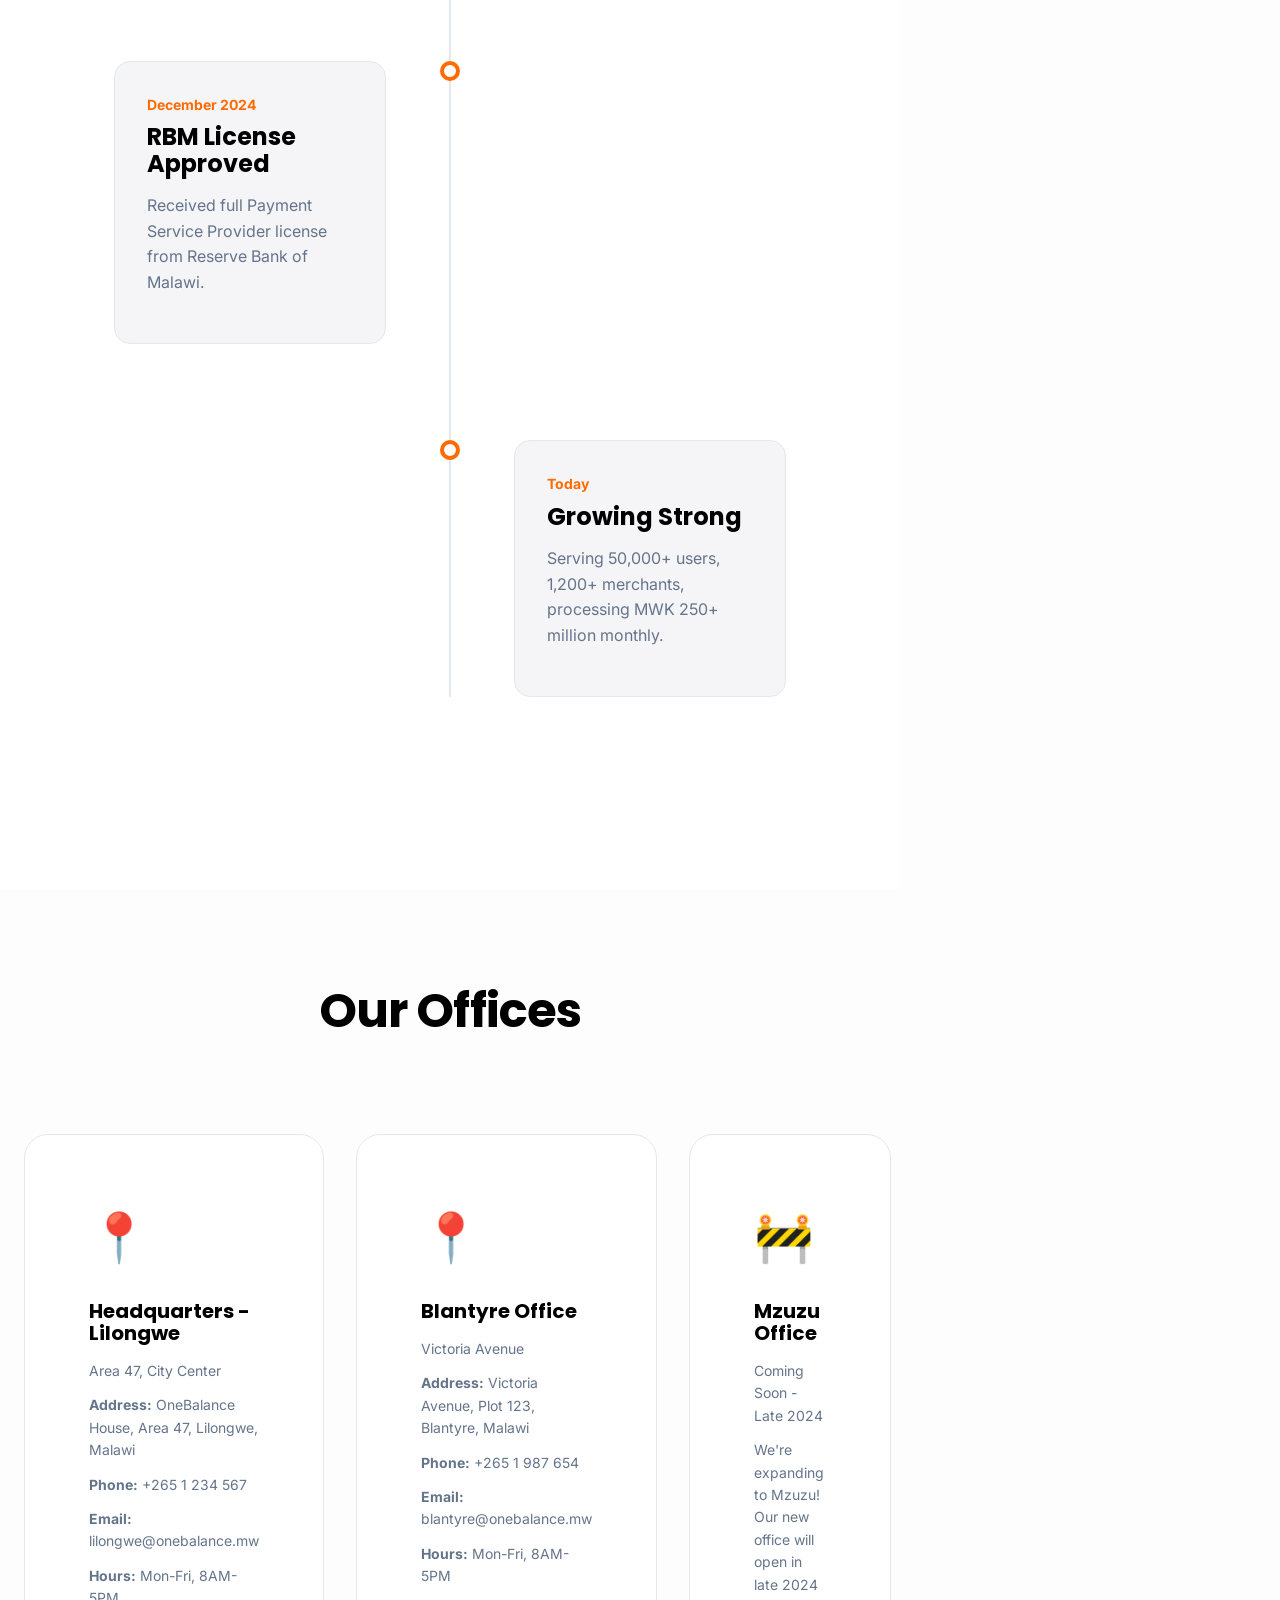
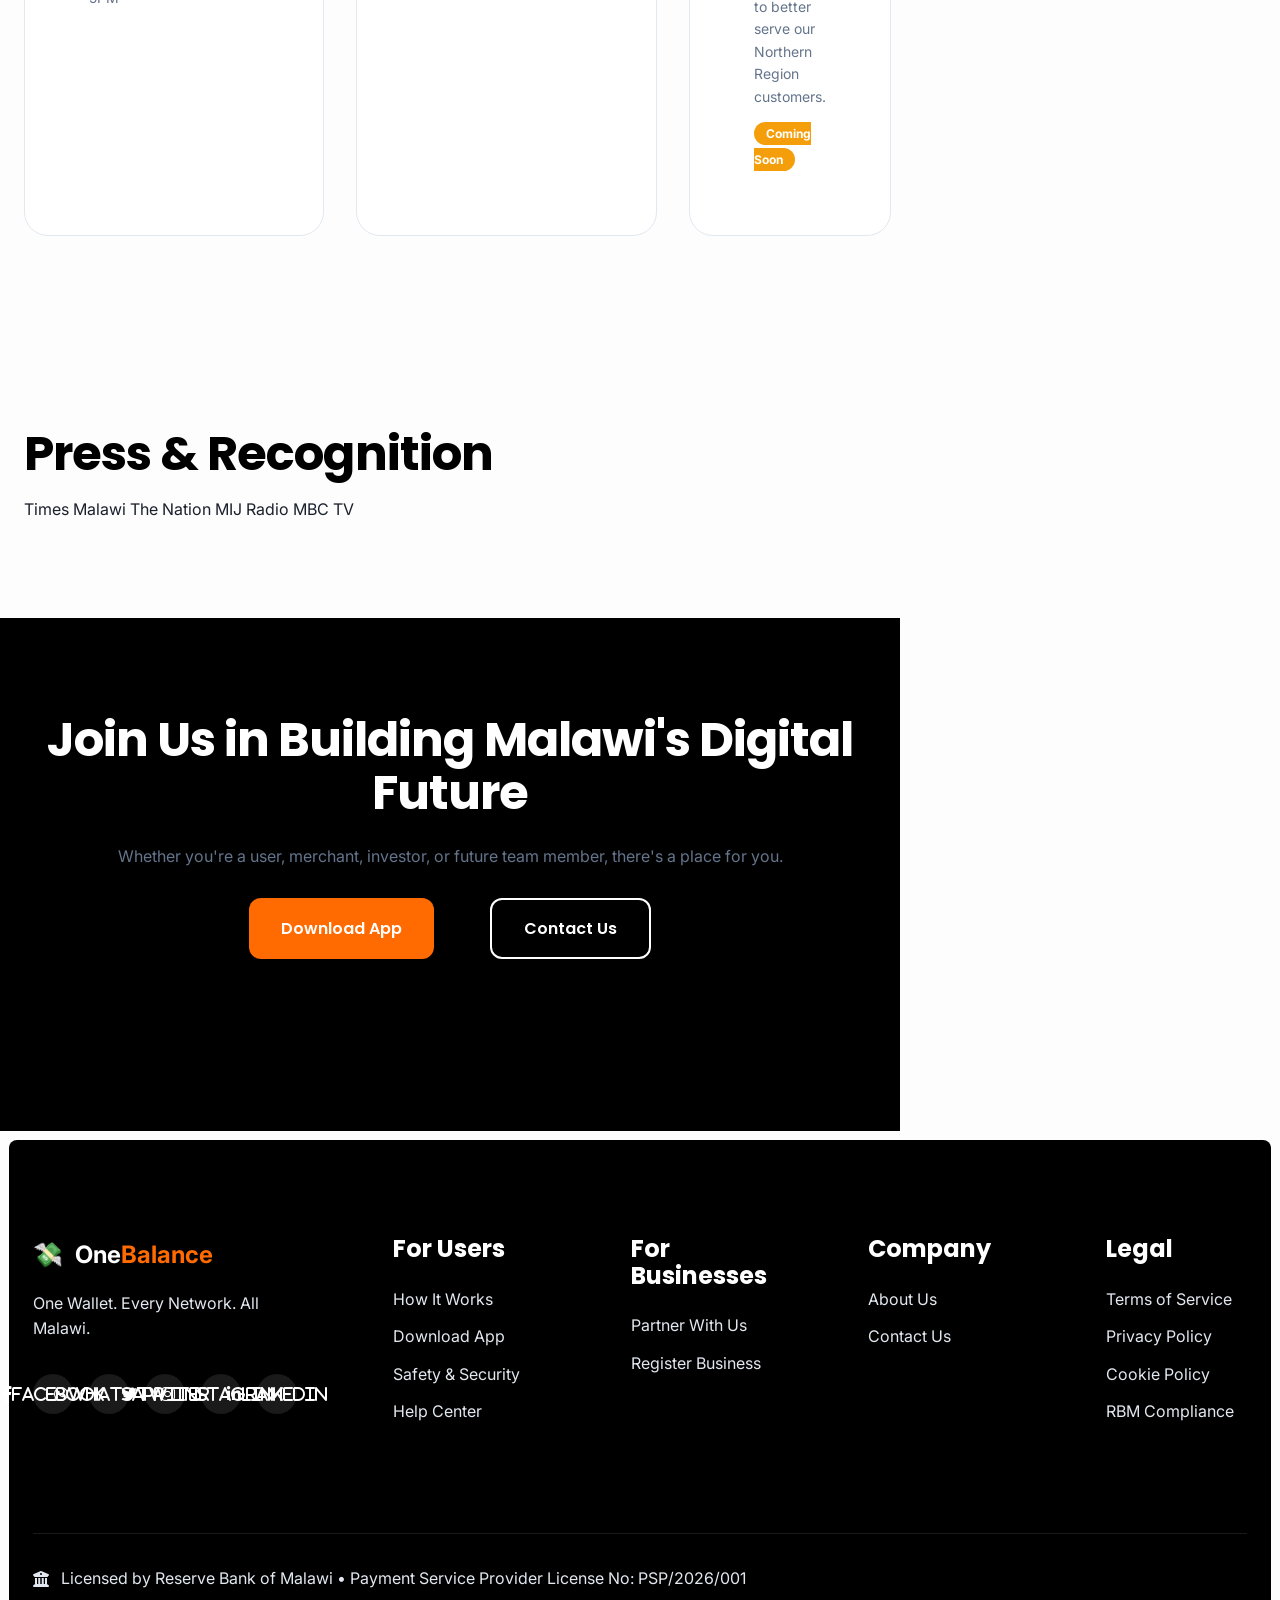
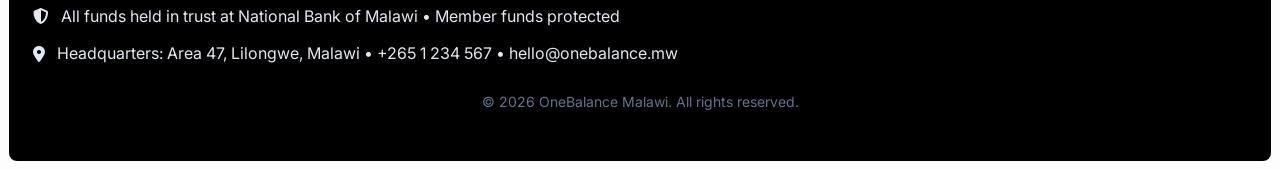
==== commit 8ea47629: "new updates" ====
--- a/Aboutus.html
+++ b/Aboutus.html
@@ -46,7 +46,7 @@
                 <div class="blob blob-1"></div>
                 <div class="blob blob-2"></div>
             </div>
-            
+
             <div class="container about-hero-container">
                 <div class="about-hero-content">
                     <h1 id="hero-title" class="display-4">Revolutionizing Digital Payments in Malawi</h1>
@@ -105,384 +105,395 @@
             </div>
         </section>
 
-        </section>
-
-    <!-- Our Story -->
-    <section class="story-section" aria-labelledby="story-title">
-      <div class="container">
-        <div class="row align-items-center">
-            <div class="col-md-6">
-                <h2 id="story-title">Our Story</h2>
-                <p class="lead">Founded in 2024, OneBalance was born from a simple observation: Malawians were tired of switching SIM cards just to send money.</p>
-                <p>We witnessed daily struggles with mobile money interoperability — people carrying multiple phones, missing payments, and paying unnecessary fees because Airtel Money couldn't easily talk to TNM Mpamba.</p>
-                <p>We asked: What if there was one app that worked with ALL networks? One balance for everything — sending money, ordering food, booking rides, buying tickets?</p>
-                <p>Today, OneBalance is Malawi's first truly interoperable super-app, licensed by the Reserve Bank of Malawi and trusted by thousands.</p>
-            </div>
-
-            <div class="col-md-6">
-                <figure class="country-feature">
-                    <div class="country-icon" aria-hidden="true">🇲🇼</div>
-                    <figcaption>
-                        <strong>Made in Malawi, For Malawi</strong><br />
-                        Built by Malawians, solving Malawian problems
-                    </figcaption>
-                </figure>
-            </div>
-        </div>
-      </div>
-    </section>
-
-    <!-- Mission & Vision -->
-    <section class="mission-vision-section" aria-labelledby="mission-vision-title">
-        <div class="container">
-          <h2 id="mission-vision-title" class="sr-only">Mission & Vision</h2>
-          <div class="mission-vision-grid">
-              <article class="mission-card">
-                  <div class="value-icon">🎯</div>
-                  <h3>Our Mission</h3>
-                  <p>To break down financial barriers in Malawi by creating an inclusive digital ecosystem that works for everyone, regardless of their mobile network.</p>
-                  <div class="values-list">
-                      <p><strong>We believe in:</strong></p>
-                      <ul>
-                          <li>Financial inclusion for all Malawians</li>
-                          <li>Technology that solves real problems</li>
-                          <li>Building trust through transparency</li>
-                          <li>Driving economic growth through innovation</li>
-                      </ul>
-                  </div>
-              </article>
-
-              <article class="vision-card">
-                  <div class="value-icon">🔭</div>
-                  <h3>Our Vision</h3>
-                  <p>To become Malawi's preferred digital lifestyle platform, where every transaction happens seamlessly in one place.</p>
-                  <div class="values-list">
-                      <p><strong>By 2030, we aim to:</strong></p>
-                      <ul>
-                          <li>Serve 1 million active users</li>
-                          <li>Partner with 10,000+ merchants</li>
-                          <li>Process MWK 1 billion daily</li>
-                          <li>Expand to all major cities in Malawi</li>
-                      </ul>
-                  </div>
-              </article>
-          </div>
-        </div>
-    </section>
-
-    <!-- Core Values -->
-    <section class="values-section" aria-labelledby="values-title">
-        <div class="container">
-          <h2 id="values-title">Our Core Values</h2>
-          <div class="values-grid">
-              <div class="value-card">
-                  <div class="value-icon">🤝</div>
-                  <h4>Trust & Security</h4>
-                  <p>RBM licensed, bank-grade security, and transparent operations. Your money is safe with us.</p>
-              </div>
-              <div class="value-card">
-                  <div class="value-icon">💡</div>
-                  <h4>Innovation</h4>
-                  <p>We're constantly improving, building solutions that solve real Malawian challenges.</p>
-              </div>
-              <div class="value-card">
-                  <div class="value-icon">👥</div>
-                  <h4>Inclusion</h4>
-                  <p>Everyone deserves access to digital services, regardless of network or location.</p>
-              </div>
-              <div class="value-card">
-                  <div class="value-icon">🚀</div>
-                  <h4>Excellence</h4>
-                  <p>We strive for the best in everything we do, from customer service to technology.</p>
-              </div>
-          </div>
-        </div>
-    </section>
-
-    <!-- Leadership Team -->
-    <section class="team-section" aria-labelledby="team-title">
-        <div class="container">
-          <h2 id="team-title">Meet Our Leadership Team</h2>
-          <p class="team-subtitle">Our team combines deep fintech expertise with local market knowledge.</p>
-
-          <div class="team-grid">
-              <article class="team-card">
-                  <div class="team-photo" aria-hidden="true">W</div>
-                  <div class="team-info">
-                      <h4>Wongani Nkosi</h4>
-                      <p class="title">Co-Founder & CEO</p>
-                      <p>A NACIT student with A Honors Degree in Computing, 6yrs plus of experience in Web development. A full-stack developer and Software Engineer.</p>
-                      <div class="team-social">
-                          <a href="#" class="social-icon">LinkedIn</a>
-                          <a href="#" class="social-icon">Twitter</a>
-                      </div>
-                  </div>
-              </article>
-
-              <article class="team-card">
-                  <div class="team-photo" aria-hidden="true">T</div>
-                  <div class="team-info">
-                      <h4>Tawonga Moyo</h4>
-                      <p class="title">Co-Founder & CTO</p>
-                      <p>Ex-Google engineer specializing in payment systems. Built the first version of OneBalance in 3 months.</p>
-                      <div class="team-social">
-                          <a href="#" class="social-icon">LinkedIn</a>
-                          <a href="#" class="social-icon">GitHub</a>
-                      </div>
-                  </div>
-              </article>
-
-              <article class="team-card">
-                  <div class="team-photo" aria-hidden="true">M</div>
-                  <div class="team-info">
-                      <h4>Mary Phiri</h4>
-                      <p class="title">Head of Compliance</p>
-                      <p>Former RBM regulator with 10+ years in financial regulation. Ensures 100% RBM compliance.</p>
-                      <div class="team-social">
-                          <a href="#" class="social-icon">LinkedIn</a>
-                          <a href="#" class="social-icon">Email</a>
-                      </div>
-                  </div>
-              </article>
-          </div>
-        </div>
-    </section>
-
-    <!-- Timeline -->
-    <section class="timeline-section" aria-labelledby="timeline-title">
-        <div class="container">
-          <h2 id="timeline-title">Our Journey</h2>
-          <div class="timeline">
-              <div class="timeline-item">
-                  <div class="timeline-dot" aria-hidden="true"></div>
-                  <div class="timeline-content">
-                      <div class="timeline-date">January 2024</div>
-                      <h4>Idea Born</h4>
-                      <p>Concept developed after observing network interoperability challenges in Lilongwe markets.</p>
-                  </div>
-              </div>
-
-              <div class="timeline-item">
-                  <div class="timeline-dot" aria-hidden="true"></div>
-                  <div class="timeline-content">
-                      <div class="timeline-date">March 2024</div>
-                      <h4>Company Registered</h4>
-                      <p>OneBalance Digital Solutions Ltd officially registered with Registrar General.</p>
-                  </div>
-              </div>
-
-              <div class="timeline-item">
-                  <div class="timeline-dot" aria-hidden="true"></div>
-                  <div class="timeline-content">
-                      <div class="timeline-date">June 2024</div>
-                      <h4>RBM Sandbox Entry</h4>
-                      <p>Accepted into Reserve Bank of Malawi's Regulatory Sandbox for testing.</p>
-                  </div>
-              </div>
-
-              <div class="timeline-item">
-                  <div class="timeline-dot" aria-hidden="true"></div>
-                  <div class="timeline-content">
-                      <div class="timeline-date">September 2024</div>
-                      <h4>Beta Launch</h4>
-                      <p>First 1,000 users onboarded in Lilongwe. Processed MWK 5 million in first month.</p>
-                  </div>
-              </div>
-
-              <div class="timeline-item">
-                  <div class="timeline-dot" aria-hidden="true"></div>
-                  <div class="timeline-content">
-                      <div class="timeline-date">December 2024</div>
-                      <h4>RBM License Approved</h4>
-                      <p>Received full Payment Service Provider license from Reserve Bank of Malawi.</p>
-                  </div>
-              </div>
-
-              <div class="timeline-item">
-                  <div class="timeline-dot" aria-hidden="true"></div>
-                  <div class="timeline-content">
-                      <div class="timeline-date">Today</div>
-                      <h4>Growing Strong</h4>
-                      <p>Serving 50,000+ users, 1,200+ merchants, processing MWK 250+ million monthly.</p>
-                  </div>
-              </div>
-          </div>
-        </div>
-    </section>
-
-    <!-- Offices -->
-    <section class="office-section" aria-labelledby="offices-title">
-        <div class="container">
-          <h2 id="offices-title">Our Offices</h2>
-          <div class="office-grid">
-              <article class="office-card">
-                  <div class="office-map" aria-hidden="true">📍</div>
-                  <div class="office-info">
-                      <h4>Headquarters - Lilongwe</h4>
-                      <p class="location">Area 47, City Center</p>
-                      <p><strong>Address:</strong> OneBalance House, Area 47, Lilongwe, Malawi</p>
-                      <p><strong>Phone:</strong> +265 1 234 567</p>
-                      <p><strong>Email:</strong> lilongwe@onebalance.mw</p>
-                      <p><strong>Hours:</strong> Mon-Fri, 8AM-5PM</p>
-                  </div>
-              </article>
-
-              <article class="office-card">
-                  <div class="office-map" aria-hidden="true">📍</div>
-                  <div class="office-info">
-                      <h4>Blantyre Office</h4>
-                      <p class="location">Victoria Avenue</p>
-                      <p><strong>Address:</strong> Victoria Avenue, Plot 123, Blantyre, Malawi</p>
-                      <p><strong>Phone:</strong> +265 1 987 654</p>
-                      <p><strong>Email:</strong> blantyre@onebalance.mw</p>
-                      <p><strong>Hours:</strong> Mon-Fri, 8AM-5PM</p>
-                  </div>
-              </article>
-
-              <article class="office-card coming-soon">
-                  <div class="office-map" aria-hidden="true">🚧</div>
-                  <div class="office-info">
-                      <h4>Mzuzu Office</h4>
-                      <p class="location text-warning">Coming Soon - Late 2024</p>
-                      <p>We're expanding to Mzuzu! Our new office will open in late 2024 to better serve our Northern Region customers.</p>
-                      <span class="badge badge-warning">Coming Soon</span>
-                  </div>
-              </article>
-          </div>
-        </div>
-    </section>
-
-    <!-- Press & Recognition -->
-    <section class="press-section" aria-labelledby="press-title">
-        <div class="container">
-          <h2 id="press-title">Press & Recognition</h2>
-          <div class="press-logos">
-              <span class="press-logo">Times Malawi</span>
-              <span class="press-logo">The Nation</span>
-              <span class="press-logo">MIJ Radio</span>
-              <span class="press-logo">MBC TV</span>
-          </div>
-        </div>
-    </section>
-
-    <!-- CTA Section -->
-    <section class="cta-section" aria-labelledby="cta-title">
-        <div class="container">
-          <h2 id="cta-title">Join Us in Building Malawi's Digital Future</h2>
-          <p>Whether you're a user, merchant, investor, or future team member, there's a place for you.</p>
-          <div class="cta-buttons">
-              <a href="index.html#download" class="btn btn-primary">Download App</a>
-              <a href="contactus.html" class="btn btn-outline">Contact Us</a>
-          </div>
-        </div>
-    </section>
+
+        <!-- Our Story -->
+        <section class="story-section" aria-labelledby="story-title">
+            <div class="container">
+                <div class="row align-items-center">
+                    <div class="col-md-6">
+                        <h2 id="story-title">Our Story</h2>
+                        <p class="lead">Founded in 2024, OneBalance was born from a simple observation: Malawians were
+                            tired of switching SIM cards just to send money.</p>
+                        <p>We witnessed daily struggles with mobile money interoperability — people carrying multiple
+                            phones, missing payments, and paying unnecessary fees because Airtel Money couldn't easily
+                            talk to TNM Mpamba.</p>
+                        <p>We asked: What if there was one app that worked with ALL networks? One balance for everything
+                            — sending money, ordering food, booking rides, buying tickets?</p>
+                        <p>Today, OneBalance is Malawi's first truly interoperable super-app, licensed by the Reserve
+                            Bank of Malawi and trusted by thousands.</p>
+                    </div>
+
+                    <div class="col-md-6">
+                        <figure class="country-feature">
+                            <div class="country-icon" aria-hidden="true">🇲🇼</div>
+                            <figcaption>
+                                <strong>Made in Malawi, For Malawi</strong><br />
+                                Built by Malawians, solving Malawian problems
+                            </figcaption>
+                        </figure>
+                    </div>
+                </div>
+            </div>
+        </section>
+
+        <!-- Mission & Vision -->
+        <section class="mission-vision-section" aria-labelledby="mission-vision-title">
+            <div class="container">
+                <h2 id="mission-vision-title" class="sr-only">Mission & Vision</h2>
+                <div class="mission-vision-grid">
+                    <article class="mission-card">
+                        <div class="value-icon">🎯</div>
+                        <h3>Our Mission</h3>
+                        <p>To break down financial barriers in Malawi by creating an inclusive digital ecosystem that
+                            works for everyone, regardless of their mobile network.</p>
+                        <div class="values-list">
+                            <p><strong>We believe in:</strong></p>
+                            <ul>
+                                <li>Financial inclusion for all Malawians</li>
+                                <li>Technology that solves real problems</li>
+                                <li>Building trust through transparency</li>
+                                <li>Driving economic growth through innovation</li>
+                            </ul>
+                        </div>
+                    </article>
+
+                    <article class="vision-card">
+                        <div class="value-icon">🔭</div>
+                        <h3>Our Vision</h3>
+                        <p>To become Malawi's preferred digital lifestyle platform, where every transaction happens
+                            seamlessly in one place.</p>
+                        <div class="values-list">
+                            <p><strong>By 2030, we aim to:</strong></p>
+                            <ul>
+                                <li>Serve 1 million active users</li>
+                                <li>Partner with 10,000+ merchants</li>
+                                <li>Process MWK 1 billion daily</li>
+                                <li>Expand to all major cities in Malawi</li>
+                            </ul>
+                        </div>
+                    </article>
+                </div>
+            </div>
+        </section>
+
+        <!-- Core Values -->
+        <section class="values-section" aria-labelledby="values-title">
+            <div class="container">
+                <h2 id="values-title">Our Core Values</h2>
+                <div class="values-grid">
+                    <div class="value-card">
+                        <div class="value-icon">🤝</div>
+                        <h4>Trust & Security</h4>
+                        <p>RBM licensed, bank-grade security, and transparent operations. Your money is safe with us.
+                        </p>
+                    </div>
+                    <div class="value-card">
+                        <div class="value-icon">💡</div>
+                        <h4>Innovation</h4>
+                        <p>We're constantly improving, building solutions that solve real Malawian challenges.</p>
+                    </div>
+                    <div class="value-card">
+                        <div class="value-icon">👥</div>
+                        <h4>Inclusion</h4>
+                        <p>Everyone deserves access to digital services, regardless of network or location.</p>
+                    </div>
+                    <div class="value-card">
+                        <div class="value-icon">🚀</div>
+                        <h4>Excellence</h4>
+                        <p>We strive for the best in everything we do, from customer service to technology.</p>
+                    </div>
+                </div>
+            </div>
+        </section>
+
+        <!-- Leadership Team -->
+        <section class="team-section" aria-labelledby="team-title">
+            <div class="container">
+                <h2 id="team-title">Meet Our Leadership Team</h2>
+                <p class="team-subtitle">Our team combines deep fintech expertise with local market knowledge.</p>
+
+                <div class="team-grid">
+                    <article class="team-card">
+                        <div class="team-photo" aria-hidden="true">W</div>
+                        <div class="team-info">
+                            <h4>Wongani Nkosi</h4>
+                            <p class="title">Co-Founder & CEO</p>
+                            <p>A NACIT student with A Honors Degree in Computing, 6yrs plus of experience in Web
+                                development. A full-stack developer and Software Engineer.</p>
+                            <div class="team-social">
+                                <a href="#" class="social-icon">LinkedIn</a>
+                                <a href="#" class="social-icon">Twitter</a>
+                            </div>
+                        </div>
+                    </article>
+
+                    <article class="team-card">
+                        <div class="team-photo" aria-hidden="true">T</div>
+                        <div class="team-info">
+                            <h4>Tawonga Moyo</h4>
+                            <p class="title">Co-Founder & CTO</p>
+                            <p>Ex-Google engineer specializing in payment systems. Built the first version of OneBalance
+                                in 3 months.</p>
+                            <div class="team-social">
+                                <a href="#" class="social-icon">LinkedIn</a>
+                                <a href="#" class="social-icon">GitHub</a>
+                            </div>
+                        </div>
+                    </article>
+
+                    <article class="team-card">
+                        <div class="team-photo" aria-hidden="true">M</div>
+                        <div class="team-info">
+                            <h4>Mary Phiri</h4>
+                            <p class="title">Head of Compliance</p>
+                            <p>Former RBM regulator with 10+ years in financial regulation. Ensures 100% RBM compliance.
+                            </p>
+                            <div class="team-social">
+                                <a href="#" class="social-icon">LinkedIn</a>
+                                <a href="#" class="social-icon">Email</a>
+                            </div>
+                        </div>
+                    </article>
+                </div>
+            </div>
+        </section>
+
+        <!-- Timeline -->
+        <section class="timeline-section" aria-labelledby="timeline-title">
+            <div class="container">
+                <h2 id="timeline-title">Our Journey</h2>
+                <div class="timeline">
+                    <div class="timeline-item">
+                        <div class="timeline-dot" aria-hidden="true"></div>
+                        <div class="timeline-content">
+                            <div class="timeline-date">January 2024</div>
+                            <h4>Idea Born</h4>
+                            <p>Concept developed after observing network interoperability challenges in Lilongwe
+                                markets.</p>
+                        </div>
+                    </div>
+
+                    <div class="timeline-item">
+                        <div class="timeline-dot" aria-hidden="true"></div>
+                        <div class="timeline-content">
+                            <div class="timeline-date">March 2024</div>
+                            <h4>Company Registered</h4>
+                            <p>OneBalance Digital Solutions Ltd officially registered with Registrar General.</p>
+                        </div>
+                    </div>
+
+                    <div class="timeline-item">
+                        <div class="timeline-dot" aria-hidden="true"></div>
+                        <div class="timeline-content">
+                            <div class="timeline-date">June 2024</div>
+                            <h4>RBM Sandbox Entry</h4>
+                            <p>Accepted into Reserve Bank of Malawi's Regulatory Sandbox for testing.</p>
+                        </div>
+                    </div>
+
+                    <div class="timeline-item">
+                        <div class="timeline-dot" aria-hidden="true"></div>
+                        <div class="timeline-content">
+                            <div class="timeline-date">September 2024</div>
+                            <h4>Beta Launch</h4>
+                            <p>First 1,000 users onboarded in Lilongwe. Processed MWK 5 million in first month.</p>
+                        </div>
+                    </div>
+
+                    <div class="timeline-item">
+                        <div class="timeline-dot" aria-hidden="true"></div>
+                        <div class="timeline-content">
+                            <div class="timeline-date">December 2024</div>
+                            <h4>RBM License Approved</h4>
+                            <p>Received full Payment Service Provider license from Reserve Bank of Malawi.</p>
+                        </div>
+                    </div>
+
+                    <div class="timeline-item">
+                        <div class="timeline-dot" aria-hidden="true"></div>
+                        <div class="timeline-content">
+                            <div class="timeline-date">Today</div>
+                            <h4>Growing Strong</h4>
+                            <p>Serving 50,000+ users, 1,200+ merchants, processing MWK 250+ million monthly.</p>
+                        </div>
+                    </div>
+                </div>
+            </div>
+        </section>
+
+        <!-- Offices -->
+        <section class="office-section" aria-labelledby="offices-title">
+            <div class="container">
+                <h2 id="offices-title">Our Offices</h2>
+                <div class="office-grid">
+                    <article class="office-card">
+                        <div class="office-map" aria-hidden="true">📍</div>
+                        <div class="office-info">
+                            <h4>Headquarters - Lilongwe</h4>
+                            <p class="location">Area 47, City Center</p>
+                            <p><strong>Address:</strong> OneBalance House, Area 47, Lilongwe, Malawi</p>
+                            <p><strong>Phone:</strong> +265 1 234 567</p>
+                            <p><strong>Email:</strong> lilongwe@onebalance.mw</p>
+                            <p><strong>Hours:</strong> Mon-Fri, 8AM-5PM</p>
+                        </div>
+                    </article>
+
+                    <article class="office-card">
+                        <div class="office-map" aria-hidden="true">📍</div>
+                        <div class="office-info">
+                            <h4>Blantyre Office</h4>
+                            <p class="location">Victoria Avenue</p>
+                            <p><strong>Address:</strong> Victoria Avenue, Plot 123, Blantyre, Malawi</p>
+                            <p><strong>Phone:</strong> +265 1 987 654</p>
+                            <p><strong>Email:</strong> blantyre@onebalance.mw</p>
+                            <p><strong>Hours:</strong> Mon-Fri, 8AM-5PM</p>
+                        </div>
+                    </article>
+
+                    <article class="office-card coming-soon">
+                        <div class="office-map" aria-hidden="true">🚧</div>
+                        <div class="office-info">
+                            <h4>Mzuzu Office</h4>
+                            <p class="location text-warning">Coming Soon - Late 2024</p>
+                            <p>We're expanding to Mzuzu! Our new office will open in late 2024 to better serve our
+                                Northern Region customers.</p>
+                            <span class="badge badge-warning">Coming Soon</span>
+                        </div>
+                    </article>
+                </div>
+            </div>
+        </section>
+
+        <!-- Press & Recognition -->
+        <section class="press-section" aria-labelledby="press-title">
+            <div class="container">
+                <h2 id="press-title">Press & Recognition</h2>
+                <div class="press-logos">
+                    <span class="press-logo">Times Malawi</span>
+                    <span class="press-logo">The Nation</span>
+                    <span class="press-logo">MIJ Radio</span>
+                    <span class="press-logo">MBC TV</span>
+                </div>
+            </div>
+        </section>
+
+        <!-- CTA Section -->
+        <section class="cta-section" aria-labelledby="cta-title">
+            <div class="container">
+                <h2 id="cta-title">Join Us in Building Malawi's Digital Future</h2>
+                <p>Whether you're a user, merchant, investor, or future team member, there's a place for you.</p>
+                <div class="cta-buttons">
+                    <a href="index.html#download" class="btn btn-primary">Download App</a>
+                    <a href="contactus.html" class="btn btn-outline">Contact Us</a>
+                </div>
+            </div>
+        </section>
 
     </main>
 
     <!-- Floating Actions -->
     <div class="floating-actions">
-        <a href="https://wa.me/+265995753146?text=Hi%20OneBalance%2C%20I%20have%20a%20question" class="chat-button" target="_blank" aria-label="Chat on WhatsApp">💬</a>
+        <a href="https://wa.me/+265995753146?text=Hi%20OneBalance%2C%20I%20have%20a%20question" class="chat-button"
+            target="_blank" aria-label="Chat on WhatsApp">💬</a>
         <button id="backToTop" class="back-to-top-btn" aria-label="Back to top">↑</button>
     </div>
 
     <!-- Footer -->
     <footer class="footer">
-      <div class="container">
-        <div class="footer-grid">
-          <!-- Column 1 -->
-          <div class="footer-col">
-            <a href="#" class="footer-logo">
-              <span class="logo-icon">💸</span>
-              <span class="logo-text"
-                >One<span class="logo-highlight">Balance</span></span
-              >
-            </a>
-            <p class="footer-tagline">One Wallet. Every Network. All Malawi.</p>
-
-            <div class="footer-social">
-              <a href="#" class="social-link">
-                <i class="fab fa-facebook-f">facebook</i>
-              </a>
-              <a href="#" class="social-link">
-                <i class="fab fa-whatsapp">whatsapp</i>
-              </a>
-              <a href="#" class="social-link">
-                <i class="fab fa-twitter">twiter</i>
-              </a>
-              <a href="#" class="social-link">
-                <i class="fab fa-instagram">instagram</i>
-              </a>
-              <a href="#" class="social-link">
-                <i class="fab fa-linkedin-in">linkedin</i>
-              </a>
-            </div>
-          </div>
-
-          <!-- Column 2 -->
-          <div class="footer-col">
-            <h4>For Users</h4>
-            <ul class="footer-links">
-              <li><a href="index.html#how-it-works">How It Works</a></li>
-              <li><a href="index.html#download">Download App</a></li>
-              <li><a href="index.html#security">Safety & Security</a></li>
-              <li><a href="index.html#faq">Help Center</a></li>
-            </ul>
-          </div>
-
-          <!-- Column 3 -->
-          <div class="footer-col">
-            <h4>For Businesses</h4>
-            <ul class="footer-links">
-              <li><a href="index.html#for-merchants">Partner With Us</a></li>
-              <li><a href="index.html#merchant-form">Register Business</a></li>
-            </ul>
-          </div>
-
-          <!-- Column 4 -->
-          <div class="footer-col">
-            <h4>Company</h4>
-            <ul class="footer-links">
-              <li><a href="Aboutus.html">About Us</a></li>
-              <li><a href="contactus.html">Contact Us</a></li>
-            </ul>
-          </div>
-
-          <!-- Column 5 -->
-          <div class="footer-col">
-            <h4>Legal</h4>
-            <ul class="footer-links">
-              <li><a href="#">Terms of Service</a></li>
-              <li><a href="#">Privacy Policy</a></li>
-              <li><a href="#">Cookie Policy</a></li>
-              <li><a href="#">RBM Compliance</a></li>
-            </ul>
-          </div>
+        <div class="container">
+            <div class="footer-grid">
+                <!-- Column 1 -->
+                <div class="footer-col">
+                    <a href="#" class="footer-logo">
+                        <span class="logo-icon">💸</span>
+                        <span class="logo-text">One<span class="logo-highlight">Balance</span></span>
+                    </a>
+                    <p class="footer-tagline">One Wallet. Every Network. All Malawi.</p>
+
+                    <div class="footer-social">
+                        <a href="#" class="social-link">
+                            <i class="fab fa-facebook-f">facebook</i>
+                        </a>
+                        <a href="#" class="social-link">
+                            <i class="fab fa-whatsapp">whatsapp</i>
+                        </a>
+                        <a href="#" class="social-link">
+                            <i class="fab fa-twitter">twiter</i>
+                        </a>
+                        <a href="#" class="social-link">
+                            <i class="fab fa-instagram">instagram</i>
+                        </a>
+                        <a href="#" class="social-link">
+                            <i class="fab fa-linkedin-in">linkedin</i>
+                        </a>
+                    </div>
+                </div>
+
+                <!-- Column 2 -->
+                <div class="footer-col">
+                    <h4>For Users</h4>
+                    <ul class="footer-links">
+                        <li><a href="index.html#how-it-works">How It Works</a></li>
+                        <li><a href="index.html#download">Download App</a></li>
+                        <li><a href="index.html#security">Safety & Security</a></li>
+                        <li><a href="index.html#faq">Help Center</a></li>
+                    </ul>
+                </div>
+
+                <!-- Column 3 -->
+                <div class="footer-col">
+                    <h4>For Businesses</h4>
+                    <ul class="footer-links">
+                        <li><a href="index.html#for-merchants">Partner With Us</a></li>
+                        <li><a href="index.html#merchant-form">Register Business</a></li>
+                    </ul>
+                </div>
+
+                <!-- Column 4 -->
+                <div class="footer-col">
+                    <h4>Company</h4>
+                    <ul class="footer-links">
+                        <li><a href="Aboutus.html">About Us</a></li>
+                        <li><a href="contactus.html">Contact Us</a></li>
+                    </ul>
+                </div>
+
+                <!-- Column 5 -->
+                <div class="footer-col">
+                    <h4>Legal</h4>
+                    <ul class="footer-links">
+                        <li><a href="#">Terms of Service</a></li>
+                        <li><a href="#">Privacy Policy</a></li>
+                        <li><a href="#">Cookie Policy</a></li>
+                        <li><a href="#">RBM Compliance</a></li>
+                    </ul>
+                </div>
+            </div>
+
+            <div class="footer-bottom">
+                <div class="footer-legal">
+                    <p>
+                        <i class="fas fa-university"></i>
+                        Licensed by Reserve Bank of Malawi • Payment Service Provider
+                        License No: PSP/2026/001
+                    </p>
+                    <p>
+                        <i class="fas fa-shield-alt"></i>
+                        All funds held in trust at National Bank of Malawi • Member funds
+                        protected
+                    </p>
+                    <p>
+                        <i class="fas fa-map-marker-alt"></i>
+                        Headquarters: Area 47, Lilongwe, Malawi • +265 1 234 567 •
+                        hello@onebalance.mw
+                    </p>
+                </div>
+
+                <div class="copyright">
+                    <p>&copy; 2026 OneBalance Malawi. All rights reserved.</p>
+                </div>
+            </div>
         </div>
-
-        <div class="footer-bottom">
-          <div class="footer-legal">
-            <p>
-              <i class="fas fa-university"></i>
-              Licensed by Reserve Bank of Malawi • Payment Service Provider
-              License No: PSP/2026/001
-            </p>
-            <p>
-              <i class="fas fa-shield-alt"></i>
-              All funds held in trust at National Bank of Malawi • Member funds
-              protected
-            </p>
-            <p>
-              <i class="fas fa-map-marker-alt"></i>
-              Headquarters: Area 47, Lilongwe, Malawi • +265 1 234 567 •
-              hello@onebalance.mw
-            </p>
-          </div>
-
-          <div class="copyright">
-            <p>&copy; 2026 OneBalance Malawi. All rights reserved.</p>
-          </div>
-        </div>
-      </div>
     </footer>
 
     <script src="../js/script.js" defer></script>
--- a/css/style.css
+++ b/css/style.css
@@ -415,6 +415,7 @@
 
 .btn-secondary {
     background: white;
+    background-color: var(--success);
     color: var(--dark);
 }
 
@@ -491,7 +492,7 @@
 }
 
 .nav-link.cta-button {
-    background: var(--dark);
+    background: var(--accent-green);
     color: var(--white);
     padding: 0.6rem 1.2rem;
     border-radius: var(--radius-full);
@@ -804,7 +805,7 @@
 
 /* Stats Section */
 .stats {
-    background: var(--dark);
+    background: var(--gray-light);
     color: var(--white);
     padding: var(--spacing-2xl) 0;
 }
@@ -828,7 +829,7 @@
 
 .stat-label {
     font-size: var(--font-size-sm);
-    color: rgba(255,255,255,0.6);
+    color: var(--dark);
     text-transform: uppercase;
     letter-spacing: 0.1em;
 }
@@ -1081,7 +1082,7 @@
 
 .dashboard-date {
     font-size: var(--font-size-sm);
-    color: var(--gray-light);
+    color: var(--dark);
 }
 
 .dashboard-stats {
@@ -1115,7 +1116,7 @@
 
 .stat-label {
     font-size: var(--font-size-sm);
-    color: var(--gray-light);
+    color: var(--dark);
 }
 
 .dashboard-orders {
@@ -1135,7 +1136,7 @@
 
 .order-id {
     font-weight: 600;
-    color: var(--gray-light);
+    color: var(--dark);
 }
 
 .order-details {
@@ -1524,6 +1525,8 @@
 .privacy-note {
     font-size: var(--font-size-sm);
     opacity: 0.8;
+    color: var(--white);
+    font-size: medium;
     display: flex;
     align-items: center;
     justify-content: center;
@@ -1546,7 +1549,7 @@
 
 .cta-content p {
     font-size: var(--font-size-xl);
-    color: var(--gray-light);
+    color: var(--dark);
     margin-bottom: var(--spacing-2xl);
 }
 
--- a/css/about.css
+++ b/css/about.css
@@ -16,7 +16,7 @@
 
 .about-hero-container {
     display: grid;
-    grid-template-columns: 1fr 1fr; /* Equal split for a more balanced, expansive look */
+    grid-template-columns: 1fr 1fr; 
     gap: var(--spacing-3xl);
     align-items: center;
     position: relative;
